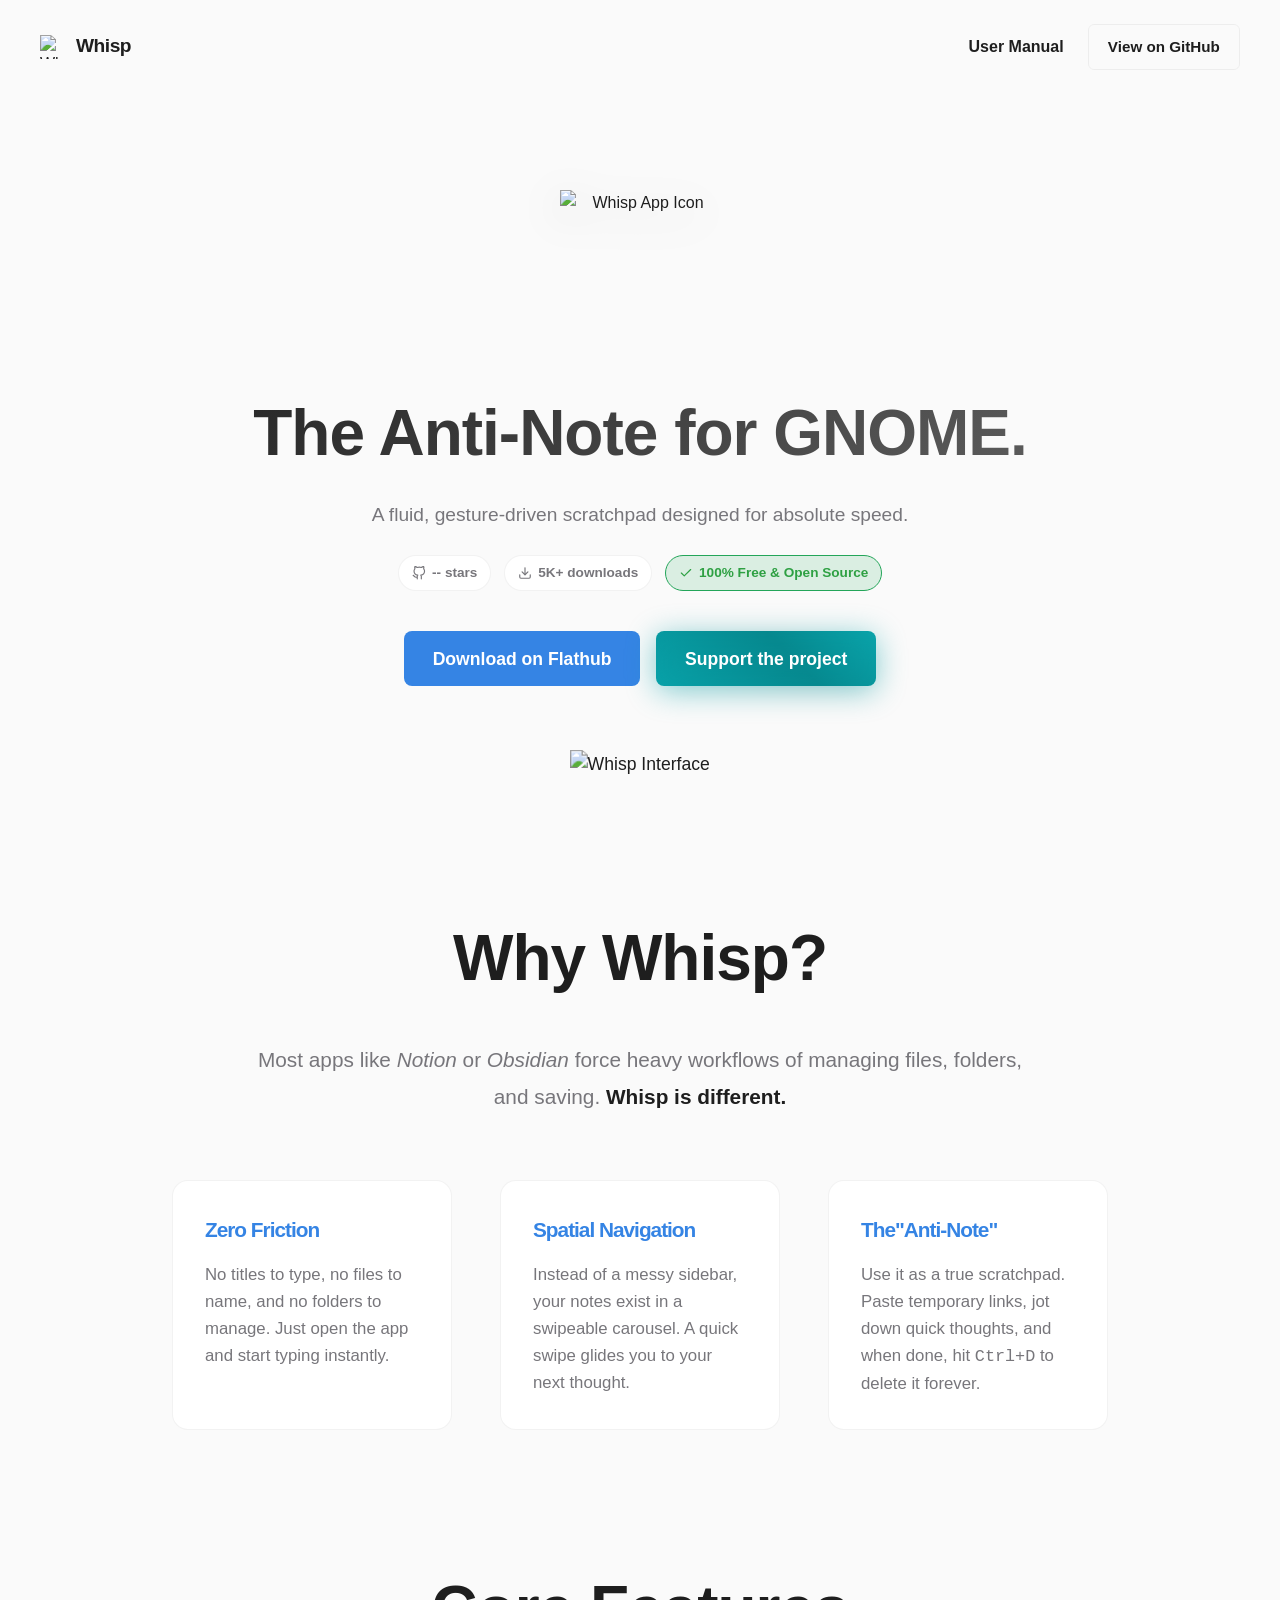
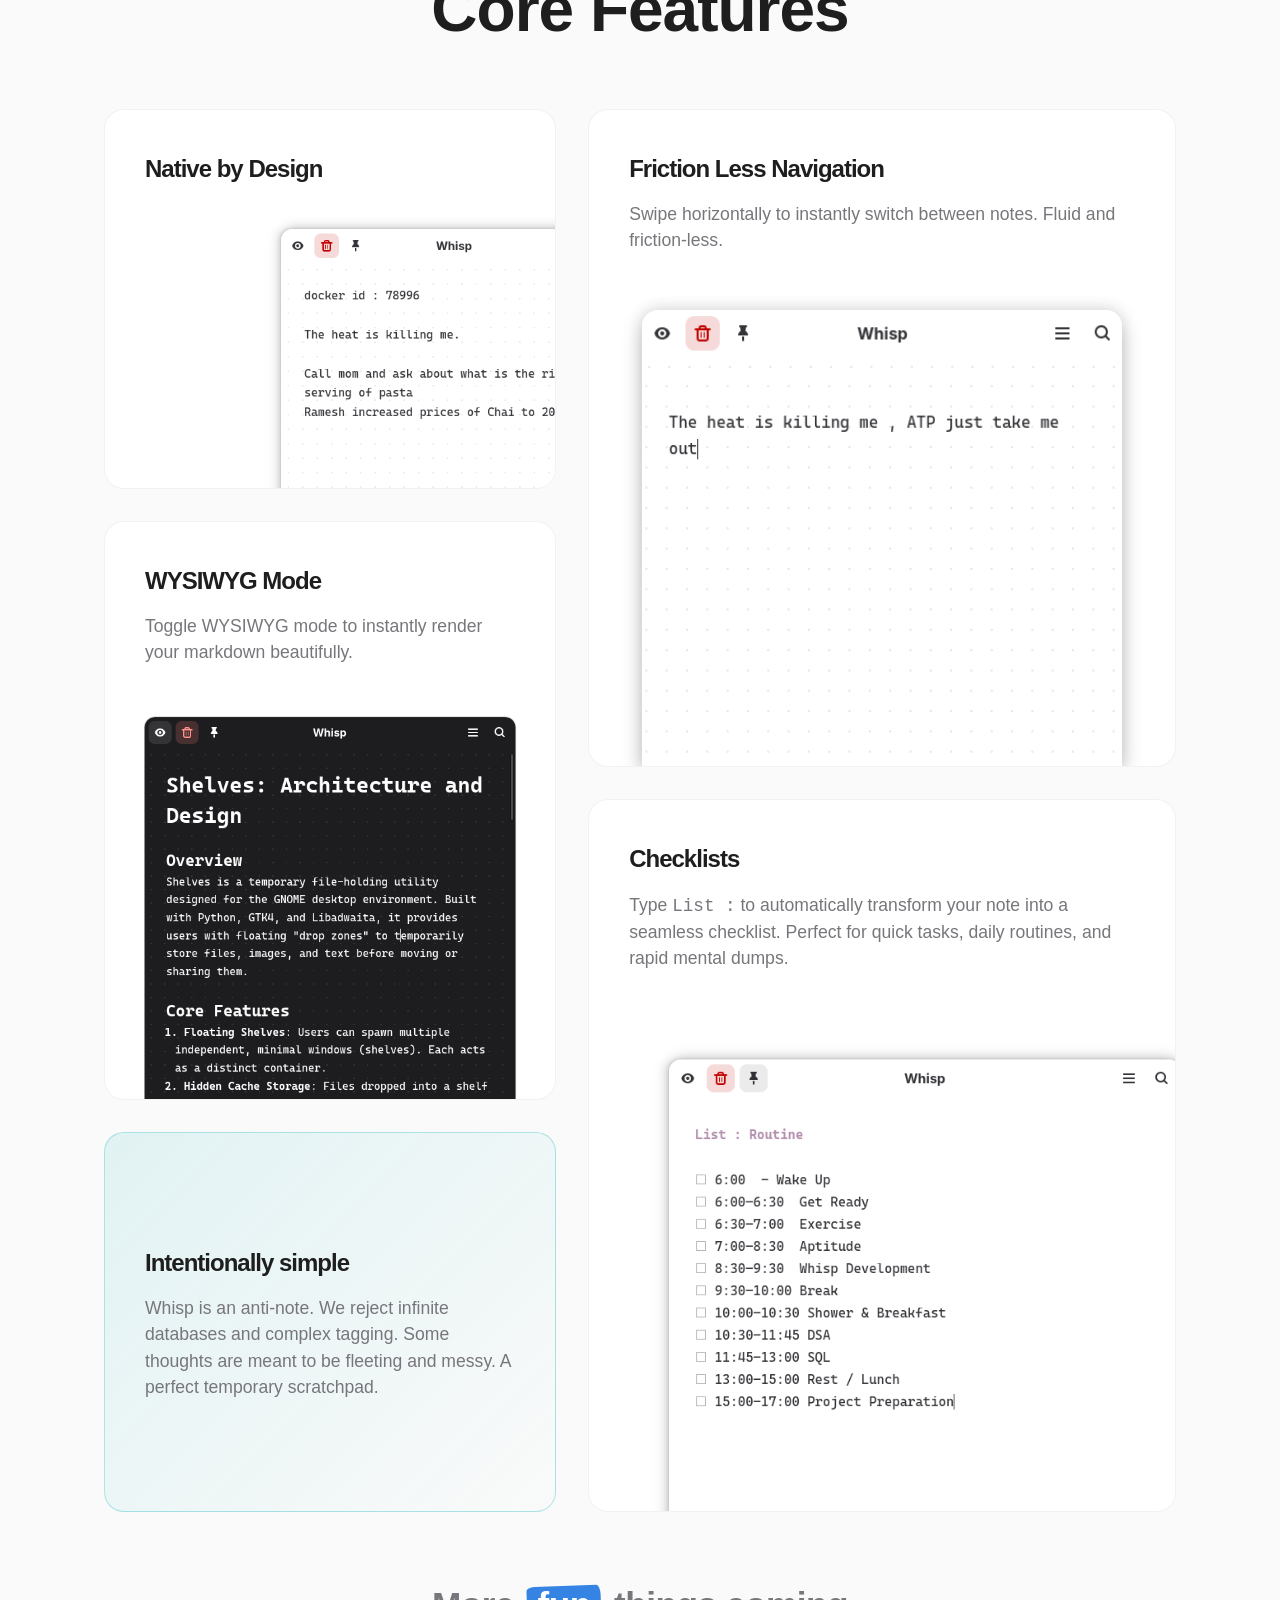
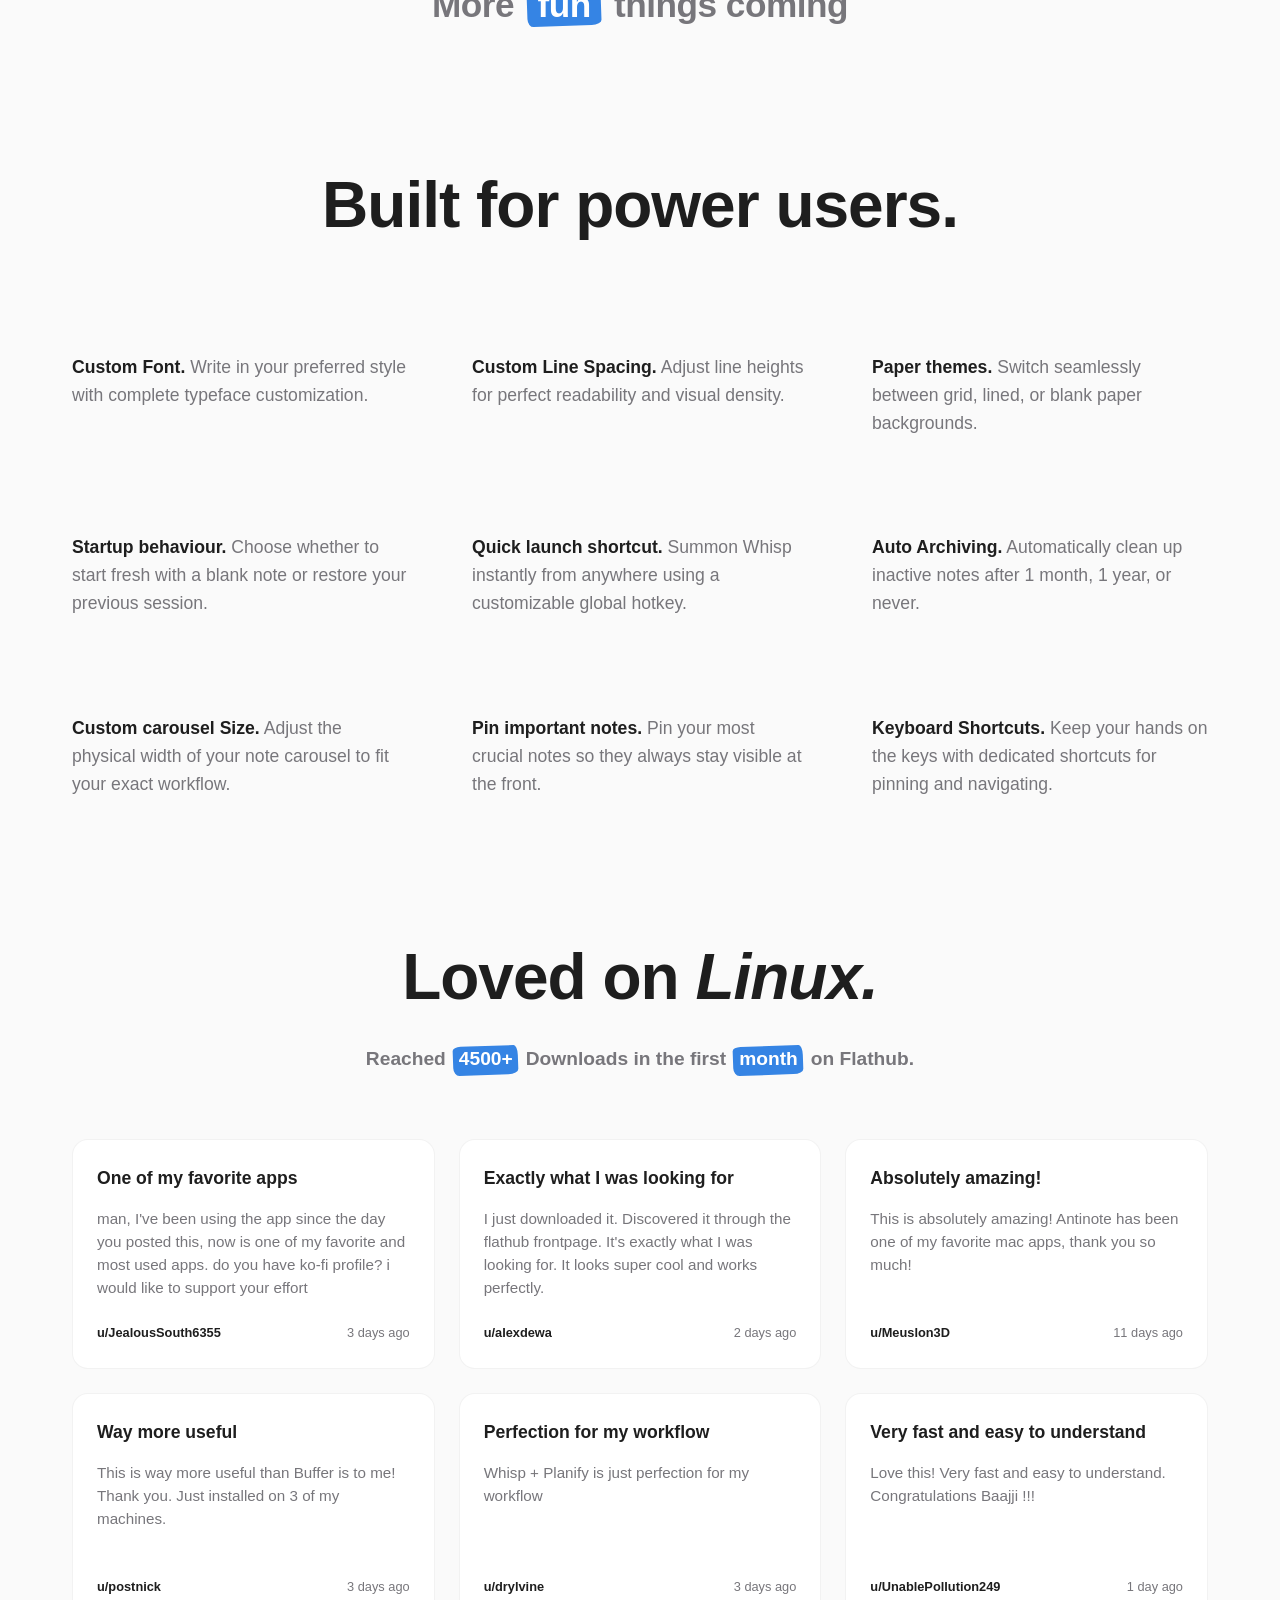
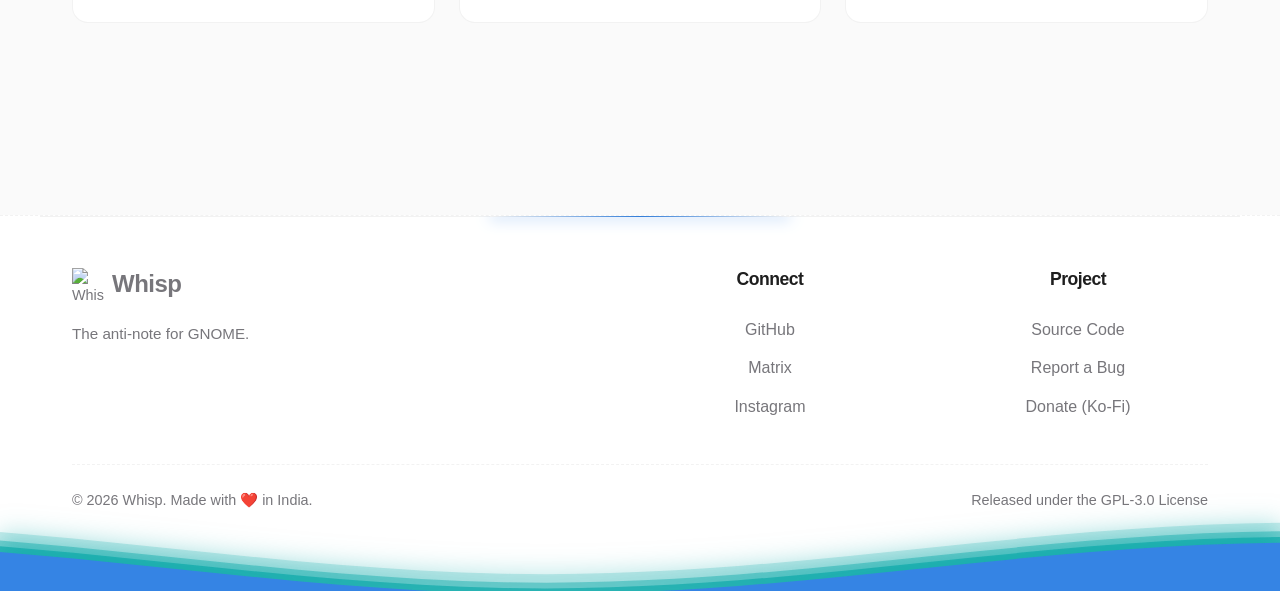
==== docs/index.html @ dce10f09 "website: Changed font and removed animations" ====
<!DOCTYPE html>
<html lang="en">
<head>
    <meta charset="UTF-8">
    <meta name="viewport" content="width=device-width, initial-scale=1.0">
    <title>Whisp - The Anti-Note for GNOME</title>
    <link rel="preconnect" href="https://fonts.googleapis.com">
    <link rel="preconnect" href="https://fonts.gstatic.com" crossorigin>
        <link rel="stylesheet" href="css/style.css">
    <link rel="icon" href="assets/icon.svg" type="image/svg+xml">
    <link rel="shortcut icon" href="assets/icon.svg">
    <link rel="icon" href="assets/icon.ico" type="image/x-icon">
    <link rel="shortcut icon" href="assets/icon.ico">
        <!-- SEO / Social -->
        <meta name="description" content="Whisp — a fast, gesture-driven scratchpad for GNOME. Fluid spatial navigation, WYSIWYG Markdown, and native paper themes. Download on Flathub.">
        <meta name="keywords" content="Whisp, GNOME, scratchpad, notes, WYSIWYG, Flathub, GTK4, Libadwaita">
        <link rel="canonical" href="https://flathub.org/apps/io.github.tanaybhomia.Whisp">

        <!-- Open Graph -->
        <meta property="og:type" content="software" />
        <meta property="og:title" content="Whisp — The Anti-Note for GNOME" />
        <meta property="og:description" content="A fluid, gesture-driven scratchpad designed for absolute speed. Download on Flathub." />
        <meta property="og:image" content="assets/og-image.jpg" />
        <meta property="og:image:alt" content="Whisp app interface screenshot" />
        <meta property="og:url" content="https://flathub.org/apps/io.github.tanaybhomia.Whisp" />
        <meta property="og:site_name" content="Whisp" />

        <!-- Twitter Card -->
        <meta name="twitter:card" content="summary_large_image">
        <meta name="twitter:title" content="Whisp — The Anti-Note for GNOME">
        <meta name="twitter:description" content="A fluid, gesture-driven scratchpad designed for absolute speed. Download on Flathub.">
        <meta name="twitter:image" content="assets/og-image.jpg">

        <!-- Structured data: SoftwareApplication -->
        <script type="application/ld+json">
        {"@context":"https://schema.org","@type":"SoftwareApplication","name":"Whisp","url":"https://flathub.org/apps/io.github.tanaybhomia.Whisp","applicationCategory":"DesktopApplication","operatingSystem":"Linux","author": {"@type":"Person","name":"tanaybhomia","url":"https://github.com/tanaybhomia"
            },"description":"A fluid, gesture-driven scratchpad designed for absolute speed.","image":"assets/og-image.jpg"
        }
        </script>
</head>
<body>
    <nav class="navbar">
        <div class="nav-content">
            <div class="brand">
                <a href="index.html" style="text-decoration: none; color: inherit; display: flex; align-items: center; gap: 12px;">
                    <img src="assets/icon.svg" alt="Whisp App Icon" class="brand-icon" style="width: 24px; height: 24px;">
                    <span class="brand-name">Whisp</span>
                </a>
            </div>
            <div class="nav-links" style="display: flex; gap: 1.5rem; align-items: center;">
                <a href="manual.html" style="color: var(--text-primary); text-decoration: none; font-weight: 600;">User Manual</a>
                <a href="https://github.com/tanaybhomia/Whisp" target="_blank" class="btn btn-secondary">View on GitHub</a>
            </div>
        </div>
    </nav>

    <main>
        <section class="hero-centered">
            <div class="hero-icon-wrapper">
                <img src="assets/icon.svg" alt="Whisp App Icon" class="hero-app-icon">
            </div>
            <h1 class="">The Anti-Note for GNOME.</h1>
            <p class="subtitle" style="margin-bottom: 1.5rem;">A fluid, gesture-driven scratchpad designed for absolute speed.</p>
            
            <div class="hero-badges" style="display: flex; justify-content: center; gap: 0.8rem; margin-bottom: 2.5rem; flex-wrap: wrap;">
                <a href="https://github.com/tanaybhomia/Whisp" target="_blank" class="badge" style="text-decoration: none; display: flex; align-items: center; gap: 0.4rem; background: var(--card-bg); padding: 0.4rem 0.8rem; border-radius: 20px; font-size: 0.85rem; color: var(--text-secondary); border: 1px solid var(--card-border); cursor: pointer; transition: opacity 0.2s ease;" onmouseover="this.style.opacity='0.7'" onmouseout="this.style.opacity='1'">
                    <svg xmlns="http://www.w3.org/2000/svg" width="14" height="14" viewBox="0 0 24 24" fill="none" stroke="currentColor" stroke-width="2" stroke-linecap="round" stroke-linejoin="round"><path d="M9 19c-5 1.5-5-2.5-7-3m14 6v-3.87a3.37 3.37 0 0 0-.94-2.61c3.14-.35 6.44-1.54 6.44-7A5.44 5.44 0 0 0 20 4.77 5.07 5.07 0 0 0 19.91 1S18.73.65 16 2.48a13.38 13.38 0 0 0-7 0C6.27.65 5.09 1 5.09 1A5.07 5.07 0 0 0 5 4.77a5.44 5.44 0 0 0-1.5 3.78c0 5.42 3.3 6.61 6.44 7A3.37 3.37 0 0 0 9 18.13V22"></path></svg>
                    <span id="github-stars" style="font-weight: 600;">-- stars</span>
                </a>
                <div class="badge" style="display: flex; align-items: center; gap: 0.4rem; background: var(--card-bg); padding: 0.4rem 0.8rem; border-radius: 20px; font-size: 0.85rem; color: var(--text-secondary); border: 1px solid var(--card-border);">
                    <svg xmlns="http://www.w3.org/2000/svg" width="14" height="14" viewBox="0 0 24 24" fill="none" stroke="currentColor" stroke-width="2" stroke-linecap="round" stroke-linejoin="round"><path d="M21 15v4a2 2 0 0 1-2 2H5a2 2 0 0 1-2-2v-4"></path><polyline points="7 10 12 15 17 10"></polyline><line x1="12" y1="15" x2="12" y2="3"></line></svg>
                    <span id="flathub-downloads" style="font-weight: 600;">5K+ downloads</span>
                </div>
                <div class="badge" style="display: flex; align-items: center; gap: 0.4rem; background: rgba(35, 165, 89, 0.15); padding: 0.4rem 0.8rem; border-radius: 20px; font-size: 0.85rem; color: #2ea043; border: 1px solid rgba(35, 165, 89, 1);">
                    <svg xmlns="http://www.w3.org/2000/svg" width="14" height="14" viewBox="0 0 24 24" fill="none" stroke="currentColor" stroke-width="2" stroke-linecap="round" stroke-linejoin="round"><polyline points="20 6 9 17 4 12"></polyline></svg>
                    <span style="font-weight: 600;">100% Free & Open Source</span>
                </div>
            </div>
            <div class="hero-actions" style="display: flex; justify-content: center; gap: 1rem;">
                <a href="https://flathub.org/apps/io.github.tanaybhomia.Whisp" target="_blank" class="btn btn-primary btn-large">Download on Flathub</a>
                <a href="donate.html" class="btn btn-secondary btn-donate btn-large">Support the project</a>
            </div>
            
            <!-- Centered Master Image -->
            <div class="hero-image-wrapper">
                <img src="assets/1-hero.png" alt="Whisp Interface" class="hero-image">
            </div>
        </section>

        <style>
            .bento-container {
                max-width: 1400px;
                margin: 0 auto;
                padding: 2rem 2rem 4rem 2rem;
                display: grid;
                grid-template-columns: 1fr 1.3fr;
                gap: 2rem;
            }
            .bento-col {
                display: flex;
                flex-direction: column;
                gap: 2rem;
            }
            .bento-box {
                background: var(--card-bg);
                border: 1px solid var(--card-border);
                border-radius: 20px;
                padding: 2.5rem;
                display: flex;
                flex-direction: column;
                position: relative;
                overflow: hidden;
            }
            .bento-box.teal-card {
                background: linear-gradient(135deg, rgba(10, 179, 187, 0.1) 0%, rgba(36, 36, 36, 0) 100%) !important;
                border-color: rgba(10, 179, 187, 0.3) !important;
            }
            .bento-box h3 {
                font-size: 1.5rem;
                font-weight: 700;
                color: var(--text-primary);
                margin-bottom: 0.8rem;
            }
            .bento-box p {
                font-size: 1.1rem;
                color: var(--text-secondary);
                line-height: 1.5;
            }

            /* 1. Native by Design */
            .box-native {
                min-height: 380px;
            }
            .box-native .text-content {
                max-width: 100%;
                position: relative;
                z-index: 2;
            }
            .box-native h3 {
                white-space: nowrap;
            }
            .box-native-img {
                position: absolute;
                bottom: -25%;
                right: -20%;
                width: 85%;
                z-index: 1;
            }

            /* 2. WYSIWYG Mode */
            .box-wysiwyg {
                min-height: 480px;
                padding-bottom: 0;
            }
            .box-wysiwyg p {
                margin-bottom: 3.5rem;
                max-width: 100%;
                position: relative;
                z-index: 2;
            }
            .box-wysiwyg-img {
                width: 95%;
                margin: auto auto 0 auto;
                display: block;
                /* Remove artificial borders/shadows, scale to clip transparent padding */
                transform: scale(1.15) translateY(8%);
                transform-origin: bottom center;
            }


            /* 3. Intentionally Simple */
            .box-simple {
                flex: 1; /* Stretches to align perfectly with the right column */
                display: flex;
                flex-direction: column;
                justify-content: center;
            }

            /* 4. Friction Less Navigation */
            .box-nav {
                min-height: 380px;
                padding-bottom: 0;
            }
            .box-nav p {
                margin-bottom: 3.5rem;
            }
            .swipe-demo-container {
                position: relative;
                width: 95%;
                aspect-ratio: 1 / 0.95;
                margin: auto auto 0 auto;
                background: var(--view-bg);
                border-top-left-radius: 16px;
                border-top-right-radius: 16px;
                box-shadow: 0 8px 20px rgba(0,0,0,0.25), 0 -4px 15px rgba(0,0,0,0.08); /* Softened to match other images */
                overflow: hidden;
            }
            .swipe-topbar {
                position: relative;
                width: 100%;
                z-index: 10;
                background: var(--view-bg);
            }
            .topbar-img {
                width: 100%;
                display: block;
                image-rendering: high-quality;
            }
            .swipe-track {
                display: flex;
                width: 300%; /* Holds 3 notes horizontally */
                height: calc(100% - 50px); /* Approximate height minus topbar */
                /* Ping-pong swipe animation */
                animation: swipeAnimation 5s infinite cubic-bezier(0.25, 1, 0.5, 1);
            }
            .swipe-note {
                width: calc(100% / 3);
                height: 100%;
                object-fit: cover;
                object-position: top center;
                clip-path: inset(2px); /* Aggressively crop screenshot borders */
                transform: scale(1.02); /* Ensure no gaps between notes */
            }
            @keyframes swipeAnimation {
                0%, 15% { transform: translateX(0); }
                25%, 40% { transform: translateX(calc(-100% / 3)); }
                50%, 65% { transform: translateX(calc(-200% / 3)); }
                75%, 90% { transform: translateX(calc(-100% / 3)); }
                100% { transform: translateX(0); }
            }

            /* 5. Checklists */
            .box-checklists {
                flex: 1; /* Stretches to align perfectly with the left column */
                padding-bottom: 0;
            }
            .box-checklists p {
                margin-bottom: 3.5rem;
            }
            .box-checklists-img {
                width: 95%;
                margin: auto 0 0 auto;
                display: block;
                transform: scale(1.15) translate(12%, 15%); /* Translate right to bleed off the edge */
                transform-origin: bottom right;
            }

            /* Large Footer Text */
            .large-footer-text {
                margin-top: 0.5rem;
                font-size: 2.2rem;
                font-weight: 800;
                line-height: 1.2;
                color: var(--text-secondary);
                letter-spacing: -0.5px;
                text-align: center;
            }
            .highlight-marker {
                position: relative;
                display: inline-block;
                z-index: 1;
                color: #ffffff; /* White text for contrast on teal */
                padding: 0 0.3em;
                margin: 0 0.1em;
            }
            .highlight-marker::before {
                content: '';
                position: absolute;
                top: 5%;
                left: 0;
                width: 100%;
                height: 95%;
                background-color: var(--accent-color); /* Teal highlight */
                z-index: -1;
                /* Creates the organic, wobbly marker shape */
                border-radius: 8px 4px 10px 6px / 4px 10px 5px 8px;
                transform: rotate(-2deg);
            }

            /* Section Layouts */
            .power-users-section, .reviews-section {
                max-width: 1200px;
                margin: 8rem auto;
                padding: 0 2rem;
            }
            
            .power-grid {
                display: grid;
                grid-template-columns: repeat(3, 1fr);
                gap: 6rem 4rem; /* Increased vertical and horizontal gap */
                margin-top: 6rem; /* Increased top margin */
            }
            .power-item p {
                font-size: 1.1rem;
                color: var(--text-secondary);
                line-height: 1.6;
                margin: 0;
            }
            .power-item strong {
                color: var(--text-primary);
                font-weight: 700;
            }
            .reviews-subtitle {
                text-align: center;
                font-size: 1.2rem;
                font-weight: 600;
                color: var(--text-secondary);
                margin-bottom: 4rem;
            }
            .reviews-grid {
                display: grid;
                grid-template-columns: repeat(3, 1fr);
                gap: 1.5rem;
                grid-auto-rows: 1fr;
            }
            .review-card {
                background: var(--card-bg);
                border: 1px solid var(--card-border);
                border-radius: 16px;
                padding: 1.5rem;
                display: flex;
                flex-direction: column;
                height: 100%;
                min-height: 220px;
            }
            .review-card h4 {
                font-size: 1.1rem;
                font-weight: 700;
                margin: 0 0 1rem 0;
            }
            .review-card p {
                font-size: 0.95rem;
                color: var(--text-secondary);
                line-height: 1.5;
                margin-bottom: 1.5rem;
                flex: 1;
            }
            .review-meta {
                display: flex;
                justify-content: space-between;
                font-size: 0.8rem;
                color: var(--text-secondary);
            }
            .review-meta .reviewer {
                font-weight: 600;
                color: var(--text-primary);
            }
            
            /* Footer Styling */
            .site-footer-wrapper {
                background-color: var(--card-bg); /* Solid off-white */
                margin-top: 12rem;
                position: relative;
                overflow: hidden;
                border-top: 1px dashed var(--card-border);
            }
            .site-footer-wrapper::before {
                content: '';
                position: absolute;
                top: -1px;
                left: 50%;
                transform: translateX(-50%);
                width: 300px;
                height: 2px;
                background: linear-gradient(90deg, transparent, var(--accent-color), transparent);
                box-shadow: 0 0 15px var(--accent-color);
                z-index: 5;
            }
            .site-footer {
                max-width: 1200px;
                margin: 0 auto;
                padding: 3rem 2rem 5rem 2rem; /* reduced padding, enough room for waves */
                position: relative;
                z-index: 10;
            }
            .waves-container {
                position: absolute;
                bottom: -5px; /* Slight offset */
                left: 0;
                width: 100%;
                height: 80px; /* Reduced height */
                z-index: 1;
            }
            .waves {
                position: relative;
                width: 100%;
                height: 100%;
                min-height: 80px;
                max-height: 100px;
                filter: drop-shadow(0 -5px 12px rgba(0, 166, 166, 0.5)); /* Glow effect */
            }
            .parallax > use {
                animation: move-forever 25s cubic-bezier(.55,.5,.45,.5) infinite;
            }
            .parallax > use:nth-child(1) { animation-delay: -2s; animation-duration: 7s; fill: rgba(0, 166, 166, 0.2); }
            .parallax > use:nth-child(2) { animation-delay: -3s; animation-duration: 10s; fill: rgba(0, 166, 166, 0.4); }
            .parallax > use:nth-child(3) { animation-delay: -4s; animation-duration: 13s; fill: rgba(0, 166, 166, 0.6); }
            .parallax > use:nth-child(4) { animation-delay: -5s; animation-duration: 20s; fill: var(--accent-color); }
            
            @keyframes move-forever {
                0% { transform: translate3d(-90px,0,0); }
                100% { transform: translate3d(85px,0,0); }
            }
            .footer-container {
                display: grid;
                grid-template-columns: 2fr 1fr 1fr;
                gap: 3rem;
                margin-bottom: 2rem;
            }
            .footer-col h4 {
                font-size: 1.1rem;
                font-weight: 800;
                margin-bottom: 1.5rem;
                color: var(--text-primary);
                letter-spacing: -0.5px;
            }
            .footer-links {
                list-style: none;
                padding: 0;
                margin: 0;
            }
            .footer-links li {
                margin-bottom: 0.8rem;
            }
            .footer-links a {
                color: var(--text-secondary);
                text-decoration: none;
                font-size: 1rem;
                transition: color 0.2s ease;
                display: inline-block;
            }
            .footer-links a:hover {
                color: var(--accent-color);
            }
            .footer-bottom {
                display: flex;
                justify-content: space-between;
                align-items: center;
                flex-wrap: wrap;
                gap: 1rem;
                color: var(--text-secondary);
                font-size: 0.9rem;
                border-top: 1px dashed var(--card-border);
                padding-top: 1.5rem;
                margin-top: 1rem;
                padding-bottom: 0;
            }

            @media (max-width: 900px) {
                .bento-container {
                    grid-template-columns: 1fr;
                }
                .box-native .text-content {
                    max-width: 100%;
                }
                .large-footer-text {
                    font-size: 2.5rem;
                    padding: 0 1.5rem 3rem 1.5rem;
                }
                .power-grid {
                    grid-template-columns: 1fr;
                    gap: 2rem;
                }
                .why-whisp-grid {
                    grid-template-columns: 1fr !important;
                    gap: 2rem;
                }
                .reviews-grid {
                    grid-template-columns: 1fr;
                }
                .footer-container {
                    grid-template-columns: 1fr;
                    gap: 3rem;
                }
                .squiggly-arrow {
                    top: 35%;
                    left: 10%;
                }
            }
        </style>
        <script>
            // Fetch Dynamic Badge Data
            function formatNumber(num) {
                if (num >= 1000000) return (num / 1000000).toFixed(1) + 'M';
                if (num >= 1000) return (num / 1000).toFixed(1) + 'K';
                return num;
            }

            fetch('https://api.github.com/repos/tanaybhomia/Whisp')
                .then(r => r.json())
                .then(data => {
                    if (data.stargazers_count !== undefined) {
                        document.getElementById('github-stars').innerText = formatNumber(data.stargazers_count) + ' stars';
                    }
                }).catch(e => console.error('Failed to fetch GitHub stats:', e));
        </script>

        <!-- Why Whisp Section -->
        <section class="why-whisp-section" style="max-width: 1000px; margin: 8rem auto; padding: 0 2rem; text-align: center;">
            <h2 class="section-title" style="margin-bottom: 2rem;">Why Whisp?</h2>
            <p style="font-size: 1.3rem; color: var(--text-secondary); line-height: 1.8; margin-bottom: 4rem; max-width: 800px; margin-left: auto; margin-right: auto;">
                Most apps like <i>Notion</i> or <i>Obsidian</i> force heavy workflows of managing files, folders, and saving. <strong style="color: var(--text-primary);">Whisp is different.</strong>
            </p>
            
            <div class="why-whisp-grid" style="display: grid; grid-template-columns: repeat(3, 1fr); gap: 3rem; text-align: left;">
                <div class="" style="background: var(--card-bg); padding: 2rem; border-radius: 16px; border: 1px solid var(--card-border);">
                    <h3 style="color: var(--accent-color); font-size: 1.3rem; margin-bottom: 1rem;">Zero Friction</h3>
                    <p style="color: var(--text-secondary); line-height: 1.6; font-size: 1.05rem; margin: 0;">No titles to type, no files to name, and no folders to manage. Just open the app and start typing instantly.</p>
                </div>
                <div class="" style="background: var(--card-bg); padding: 2rem; border-radius: 16px; border: 1px solid var(--card-border);">
                    <h3 style="color: var(--accent-color); font-size: 1.3rem; margin-bottom: 1rem;">Spatial Navigation</h3>
                    <p style="color: var(--text-secondary); line-height: 1.6; font-size: 1.05rem; margin: 0;">Instead of a messy sidebar, your notes exist in a swipeable carousel. A quick swipe glides you to your next thought.</p>
                </div>
                <div class="" style="background: var(--card-bg); padding: 2rem; border-radius: 16px; border: 1px solid var(--card-border);">
                    <h3 style="color: var(--accent-color); font-size: 1.3rem; margin-bottom: 1rem;">The"Anti-Note"</h3>
                    <p style="color: var(--text-secondary); line-height: 1.6; font-size: 1.05rem; margin: 0;">Use it as a true scratchpad. Paste temporary links, jot down quick thoughts, and when done, hit <code>Ctrl+D</code> to delete it forever.</p>
                </div>
            </div>
        </section>

        <section class="bento-section">
            <h2 class="section-title" style="margin-bottom: 1rem;">Core Features</h2>
            
            <div class="bento-container">
                
                <!-- Left Column -->
                <div class="bento-col">
                    <div class="bento-box box-native">
                        <div class="text-content">
                            <h3>Native by Design</h3>
                        </div>
                        <img src="assets/WebsiteImages/1antinoteisfortemporary.png" class="box-native-img" alt="Native Design">
                    </div>
                    
                    <div class="bento-box box-wysiwyg">
                        <h3>WYSIWYG Mode</h3>
                        <p>Toggle WYSIWYG mode to instantly render your markdown beautifully.</p>

                        <img src="assets/WebsiteImages/wysiwygmode.png" class="box-wysiwyg-img" alt="WYSIWYG Mode">
                    </div>

                    <div class="bento-box box-simple teal-card">
                        <h3>Intentionally simple</h3>
                        <p>Whisp is an anti-note. We reject infinite databases and complex tagging. Some thoughts are meant to be fleeting and messy. A perfect temporary scratchpad.</p>
                    </div>
                </div>

                <!-- Right Column -->
                <div class="bento-col">
                    <div class="bento-box box-nav">
                        <h3>Friction Less Navigation</h3>
                        <p>Swipe horizontally to instantly switch between notes. Fluid and friction-less.</p>
                        <div class="swipe-demo-container">
                            <!-- Static Top Bar Overlay -->
                            <div class="swipe-topbar">
                                <img src="assets/WebsiteImages/topbar.png" class="topbar-img" alt="Whisp Header">
                            </div>
                            
                            <!-- Sliding Notes Track -->
                            <div class="swipe-track">
                                <img src="assets/WebsiteImages/note1dummy.png" class="swipe-note" alt="Note 1">
                                <img src="assets/WebsiteImages/note2dummy.png" class="swipe-note" alt="Note 2">
                                <img src="assets/WebsiteImages/note3dummy.png" class="swipe-note" alt="Note 3">
                            </div>
                        </div>
                    </div>

                    <div class="bento-box box-checklists">
                        <h3>Checklists</h3>
                        <p>Type <code>List :</code> to automatically transform your note into a seamless checklist. Perfect for quick tasks, daily routines, and rapid mental dumps.</p>
                        <img src="assets/WebsiteImages/2antinoteisforlists.png" class="box-checklists-img" alt="Checklists">
                    </div>
                </div>

            </div>
            
            <!-- Footer Text Below Bento Grid -->
            <div class="large-footer-text">
                More <span class="highlight-marker">fun</span> things coming
            </div>
        </section>

        <!-- Power Users Grid -->
        <section class="power-users-section">
            <h2 class="section-title">Built for power users.</h2>
            <div class="power-grid">
                <div class="power-item">
                    <p><strong>Custom Font.</strong> Write in your preferred style with complete typeface customization.</p>
                </div>
                <div class="power-item">
                    <p><strong>Custom Line Spacing.</strong> Adjust line heights for perfect readability and visual density.</p>
                </div>
                <div class="power-item">
                    <p><strong>Paper themes.</strong> Switch seamlessly between grid, lined, or blank paper backgrounds.</p>
                </div>
                
                <div class="power-item">
                    <p><strong>Startup behaviour.</strong> Choose whether to start fresh with a blank note or restore your previous session.</p>
                </div>
                <div class="power-item">
                    <p><strong>Quick launch shortcut.</strong> Summon Whisp instantly from anywhere using a customizable global hotkey.</p>
                </div>
                <div class="power-item">
                    <p><strong>Auto Archiving.</strong> Automatically clean up inactive notes after 1 month, 1 year, or never.</p>
                </div>
                
                <div class="power-item">
                    <p><strong>Custom carousel Size.</strong> Adjust the physical width of your note carousel to fit your exact workflow.</p>
                </div>
                <div class="power-item">
                    <p><strong>Pin important notes.</strong> Pin your most crucial notes so they always stay visible at the front.</p>
                </div>
                <div class="power-item">
                    <p><strong>Keyboard Shortcuts.</strong> Keep your hands on the keys with dedicated shortcuts for pinning and navigating.</p>
                </div>
            </div>
        </section>

        <!-- Wall of Love Section -->
        <section class="reviews-section">
            <h2 class="section-title" style="margin-bottom: 1rem;">Loved on <i>Linux.</i></h2>
            <div class="reviews-subtitle">
                Reached <span class="highlight-marker">4500+</span> Downloads in the first <span class="highlight-marker">month</span> on Flathub.
            </div>

            <div class="reviews-grid">
                <!-- Review Card 1 -->
                <div class="review-card">
                    <h4>One of my favorite apps</h4>
                    <p>man, I've been using the app since the day you posted this, now is one of my favorite and most used apps. do you have ko-fi profile? i would like to support your effort</p>
                    <div class="review-meta">
                        <span class="reviewer">u/JealousSouth6355</span>
                        <span class="date">3 days ago</span>
                    </div>
                </div>
                
                <!-- Review Card 2 -->
                <div class="review-card">
                    <h4>Exactly what I was looking for</h4>
                    <p>I just downloaded it. Discovered it through the flathub frontpage. It's exactly what I was looking for. It looks super cool and works perfectly.</p>
                    <div class="review-meta">
                        <span class="reviewer">u/alexdewa</span>
                        <span class="date">2 days ago</span>
                    </div>
                </div>

                <!-- Review Card 3 -->
                <div class="review-card">
                    <h4>Absolutely amazing!</h4>
                    <p>This is absolutely amazing! Antinote has been one of my favorite mac apps, thank you so much!</p>
                    <div class="review-meta">
                        <span class="reviewer">u/Meuslon3D</span>
                        <span class="date">11 days ago</span>
                    </div>
                </div>

                <!-- Review Card 4 -->
                <div class="review-card">
                    <h4>Way more useful</h4>
                    <p>This is way more useful than Buffer is to me! Thank you. Just installed on 3 of my machines.</p>
                    <div class="review-meta">
                        <span class="reviewer">u/postnick</span>
                        <span class="date">3 days ago</span>
                    </div>
                </div>

                <!-- Review Card 5 -->
                <div class="review-card">
                    <h4>Perfection for my workflow</h4>
                    <p>Whisp + Planify is just perfection for my workflow</p>
                    <div class="review-meta">
                        <span class="reviewer">u/drylvine</span>
                        <span class="date">3 days ago</span>
                    </div>
                </div>

                <!-- Review Card 6 -->
                <div class="review-card">
                    <h4>Very fast and easy to understand</h4>
                    <p>Love this! Very fast and easy to understand. Congratulations Baajji !!!</p>
                    <div class="review-meta">
                        <span class="reviewer">u/UnablePollution249</span>
                        <span class="date">1 day ago</span>
                    </div>
                </div>
            </div>
        </section>
    </main>

    <div class="site-footer-wrapper">
        <footer class="site-footer">
            <div class="footer-container">
                <div class="footer-col brand-col" style="text-align: left;">
                    <a href="#" class="brand" style="text-decoration: none; color: inherit; display: inline-flex; align-items: center; gap: 0.5rem;">
                        <img src="assets/icon.svg" alt="Whisp Logo" class="brand-icon" style="width: 32px; height: 32px;">
                        <span class="brand-name" style="font-size: 1.5rem; font-weight: 700;">Whisp</span>
                    </a>
                    <p style="margin-top: 1rem; color: var(--text-secondary); font-size: 0.95rem; line-height: 1.5; max-width: 280px;">The anti-note for GNOME.</p>
                </div>
                <div class="footer-col">
                    <h4>Connect</h4>
                    <ul class="footer-links">
                        <li><a href="https://github.com/tanaybhomia" target="_blank">GitHub</a></li>
                        <li><a href="https://matrix.to/#/@tanaybhomia:matrix.org" target="_blank">Matrix</a></li>
                        <li><a href="https://instagram.com/tanaybhomia" target="_blank">Instagram</a></li>
                    </ul>
                </div>
                <div class="footer-col">
                    <h4>Project</h4>
                    <ul class="footer-links">
                        <li><a href="https://github.com/tanaybhomia/Whisp" target="_blank">Source Code</a></li>
                        <li><a href="https://github.com/tanaybhomia/Whisp/issues" target="_blank">Report a Bug</a></li>
                        <li><a href="https://ko-fi.com/tanaybhomia" target="_blank">Donate (Ko-Fi)</a></li>
                    </ul>
                </div>
            </div>
            <div class="footer-bottom">
                <span>&copy; 2026 Whisp. Made with ❤️ in India.</span>
                <span>Released under the GPL-3.0 License</span>
            </div>
        </footer>
        <div class="waves-container">
            <svg class="waves" xmlns="http://www.w3.org/2000/svg" xmlns:xlink="http://www.w3.org/1999/xlink" viewBox="0 24 150 28" preserveAspectRatio="none" shape-rendering="auto">
                <defs>
                    <path id="gentle-wave" d="M-160 44c30 0 58-18 88-18s 58 18 88 18 58-18 88-18 58 18 88 18 v44h-352z" />
                </defs>
                <g class="parallax">
                    <use xlink:href="#gentle-wave" x="48" y="0" />
                    <use xlink:href="#gentle-wave" x="48" y="3" />
                    <use xlink:href="#gentle-wave" x="48" y="5" />
                    <use xlink:href="#gentle-wave" x="48" y="7" />
                </g>
            </svg>
        </div>
    </div>

    <script>
        // 3D Parallax Tilt Effect for Hero Image
        const heroWrapper = document.querySelector('.hero-image-wrapper');
        const heroImg = document.querySelector('.hero-image');

        if (heroWrapper && heroImg) {
            heroWrapper.addEventListener('mousemove', (e) => {
                const rect = heroWrapper.getBoundingClientRect();
                const x = e.clientX - rect.left;
                const y = e.clientY - rect.top;
                
                const centerX = rect.width / 2;
                const centerY = rect.height / 2;
                
                // Max 10 deg tilt
                const rotateX = ((y - centerY) / centerY) * -10; 
                const rotateY = ((x - centerX) / centerX) * 10;
                
                heroImg.style.transform = `scale(1.05) rotateX(${rotateX}deg) rotateY(${rotateY}deg)`;
            });

            heroWrapper.addEventListener('mouseleave', () => {
                heroImg.style.transform = 'scale(1) rotateX(0) rotateY(0)';
                heroImg.style.transition = 'transform 0.5s ease-out';
            });

            heroWrapper.addEventListener('mouseenter', () => {
                heroImg.style.transition = 'transform 0.1s ease-out';
            });
        }


        // Reveal Animations Observer
        const observerOptions = {
            root: null,
            rootMargin: '0px 0px -50px 0px',
            threshold: 0.1
        };

        const Observer = new IntersectionObserver((entries, observer) => {
            entries.forEach(entry => {
                if (entry.isIntersecting) {
                    entry.target.classList.add('active');
                    observer.unobserve(entry.target);
                }
            });
        }, observerOptions);

        document.querySelectorAll('. , . , . ').forEach(el => { Observer.observe(el);
        });
    </script>
</body>
</html>
---- docs/css/style.css ----
:root {
    /* GNOME Adwaita Light Mode Palette */
    --window-bg: #fafafa;
    --view-bg: #ffffff;
    --card-bg: #ffffff;
    --card-hover: #f5f5f5;
    --card-border: rgba(0, 0, 0, 0.05); /* Softer borders */
    --text-primary: #1e1e1e;
    --text-secondary: #77767b;
    --accent-color: #3584e4; /* GNOME Blue */
    --accent-hover: #1c71d8;
    --font-primary: "Adwaita Sans", Cantarell, Inter, sans-serif;
}

html {
    scroll-behavior: smooth;
}

* {
    margin: 0;
    padding: 0;
    box-sizing: border-box;
}

body {
    background-color: var(--window-bg);
    color: var(--text-primary);
    font-family: var(--font-primary);
    line-height: 1.6;
    -webkit-font-smoothing: antialiased;
}

h1, h2, h3 {
    font-weight: 800;
    letter-spacing: -1px;
}

/* Navigation */
.navbar {
    padding: 1.5rem 2rem;
    background-color: transparent;
}

.nav-content {
    max-width: 1200px;
    margin: 0 auto;
    display: flex;
    justify-content: space-between;
    align-items: center;
}

.brand {
    display: flex;
    align-items: center;
    gap: 12px;
}

.brand-icon {
    width: 32px;
    height: 32px;
    object-fit: contain;
}

.brand-name {
    font-weight: 800;
    font-size: 1.2rem;
    letter-spacing: -0.5px;
}

.hero-icon-wrapper {
    perspective: 1000px;
    display: flex;
    justify-content: center;
    align-items: center;
    margin-bottom: 2rem;
}

.hero-app-icon {
    width: 160px;
    height: 160px;
    object-fit: contain;
    filter: drop-shadow(0 10px 20px rgba(0, 0, 0, 0.15));
    transition: transform 0.1s ease-out;
    will-change: transform;
}

.btn {
    padding: 0.6rem 1.2rem;
    border-radius: 6px;
    text-decoration: none;
    font-weight: 600;
    font-size: 0.95rem;
    transition: background-color 0.2s ease, border-color 0.2s ease, transform 0.2s ease;
}

.btn-large {
    padding: 0.85rem 1.8rem;
    font-size: 1.1rem;
    border-radius: 8px;
    font-weight: 700;
}

.btn-primary {
    background-color: var(--accent-color);
    color: white;
}

.btn-primary:hover {
    background-color: var(--accent-hover);
}

.btn-secondary {
    background-color: transparent;
    border: 1px solid var(--card-border);
    color: var(--text-primary);
}

.btn-secondary:hover {
    background-color: var(--card-hover);
    border-color: var(--text-secondary);
}

.btn-donate {
    position: relative;
    z-index: 1;
    background: linear-gradient(
        45deg,
        #0ab3bb,
        #06888e,
        #0fced6,
        #046569
    );
    background-size: 300% 300%;
    animation: liquidGradient 10s ease infinite;
    color: white;
    border: none;
    font-weight: 800;
}

.btn-donate::before {
    content: '';
    position: absolute;
    top: 5px;
    left: 0;
    right: 0;
    bottom: -5px;
    z-index: -1;
    background: linear-gradient(
        45deg,
        #0ab3bb,
        #06888e,
        #0fced6,
        #046569
    );
    background-size: 300% 300%;
    animation: liquidGradient 10s ease infinite;
    border-radius: inherit;
    filter: blur(15px);
    opacity: 0.5;
    transition: opacity 0.3s ease;
}

.btn-donate:hover {
    transform: translateY(-2px);
}

.btn-donate:hover::before {
    opacity: 0.85;
}

@keyframes liquidGradient {
    0% { background-position: 0% 50%; }
    50% { background-position: 100% 50%; }
    100% { background-position: 0% 50%; }
}

.disabled {
    opacity: 0.5;
    cursor: not-allowed;
}

/* Centered Hero */
.hero-centered {
    max-width: 1200px;
    margin: 6rem auto 4rem;
    padding: 0 2rem;
    text-align: center;
}

.hero-centered h1 {
    font-size: 4rem;
    margin-bottom: 1rem;
    background: linear-gradient(135deg, #1e1e1e 0%, #666666 100%);
    -webkit-background-clip: text;
    -webkit-text-fill-color: transparent;
}

.subtitle {
    font-size: 1.2rem;
    color: var(--text-secondary);
    max-width: 600px;
    margin: 0 auto 3rem;
}

.hero-actions {
    margin-bottom: 4rem;
}

/* Hero Image */
.hero-image-wrapper {
    max-width: 1100px;
    margin: 0 auto;
    text-align: center;
    perspective: 1000px; /* For 3D Parallax Tilt */
}

.hero-image {
    zoom: 1.1;
    max-width: 100%;
    height: auto;
    display: inline-block;
    transition: transform 0.1s ease-out;
    will-change: transform;
    image-rendering: -webkit-optimize-contrast;
    image-rendering: high-quality;
}

/* Bento Grid */
.bento-section {
    max-width: 1200px;
    margin: 8rem auto;
    padding: 0 2rem;
}

.section-title {
    text-align: center;
    font-size: 4rem;
    margin-bottom: 3rem;
    letter-spacing: -1px;
}

.bento-grid {
    display: grid;
    grid-template-columns: repeat(3, 1fr);
    grid-auto-rows: minmax(250px, auto);
    gap: 1.5rem;
}

.bento-card {
    background-color: var(--card-bg);
    border: 1px solid var(--card-border);
    border-radius: 16px;
    padding: 2rem;
    display: flex;
    flex-direction: column;
    justify-content: flex-end;
    transition: transform 0.3s ease, background-color 0.3s ease;
}

.bento-card:hover {
    transform: translateY(-5px);
    background-color: var(--card-hover);
}

.bento-card.large {
    grid-column: span 2;
    grid-row: span 2;
}

.bento-card.wide {
    grid-column: span 2;
}

.alert-card {
    background: linear-gradient(135deg, rgba(192, 97, 203, 0.1) 0%, rgba(36, 36, 36, 0) 100%);
    border-color: rgba(192, 97, 203, 0.3);
}

.teal-card {
    background: linear-gradient(135deg, rgba(10, 179, 187, 0.1) 0%, rgba(36, 36, 36, 0) 100%);
    border-color: rgba(10, 179, 187, 0.3);
}

.bento-content h3 {
    font-size: 1.5rem;
    margin-bottom: 1rem;
    color: var(--accent-color);
}

.bento-card.alert-card h3 {
    color: var(--text-primary);
}

.bento-content p {
    color: var(--text-secondary);
    font-size: 0.95rem;
}

/* Footer */
footer {
    text-align: center;
    padding: 4rem 0;
    color: var(--text-secondary);
    font-size: 0.9rem;
    border-top: 1px solid var(--card-border);
    margin-top: 6rem;
}

/* Carousel */
.carousel-section {
    max-width: 1000px;
    margin: 6rem auto;
    padding: 0 2rem;
    text-align: center;
}

.carousel-container {
    position: relative;
    height: 600px;
    margin: 0 auto;
    display: flex;
    align-items: center;
}

.carousel-track-container {
    height: 100%;
    position: relative;
    overflow: hidden;
    flex: 1;
}

.carousel-track {
    padding: 0;
    margin: 0;
    list-style: none;
    position: relative;
    height: 100%;
    transition: transform 0.4s ease-in-out;
}

.carousel-slide {
    position: absolute;
    top: 0;
    bottom: 0;
    width: 100%;
    display: flex;
    flex-direction: column;
    align-items: center;
    justify-content: center;
    padding: 2rem;
}

.slide-image {
    max-width: 80%;
    height: auto;
    margin-bottom: 2rem;
}

.slide-placeholder {
    width: 80%;
    height: 350px;
    background-color: var(--card-hover);
    border: 1px dashed var(--text-secondary);
    border-radius: 12px;
    display: flex;
    align-items: center;
    justify-content: center;
    color: var(--text-secondary);
    margin-bottom: 2rem;
}

.slide-caption {
    font-size: 1.5rem;
    font-weight: 800;
    margin-bottom: 0.5rem;
    color: var(--accent-color);
}

.slide-desc {
    color: var(--text-secondary);
}

.carousel-btn {
    position: absolute;
    top: 50%;
    transform: translateY(-50%);
    background: var(--view-bg);
    border: 1px solid var(--card-border);
    border-radius: 50%;
    width: 48px;
    height: 48px;
    cursor: pointer;
    z-index: 10;
    font-size: 1.5rem;
    font-weight: bold;
    color: var(--text-primary);
    transition: background 0.2s;
}

.carousel-btn:hover {
    background: var(--card-hover);
}

.prev-btn { left: -60px; }
.next-btn { right: -60px; }

.carousel-nav {
    display: flex;
    justify-content: center;
    padding: 2rem 0;
    gap: 1rem;
}

.carousel-indicator {
    border: 0;
    border-radius: 50%;
    width: 10px;
    height: 10px;
    background: var(--card-border);
    cursor: pointer;
    transition: background 0.2s, transform 0.2s;
}

.carousel-indicator.current-indicator {
    background: var(--text-secondary);
    transform: scale(1.3);
}

/* Theme Slider */
.theme-slider-wrapper {
    position: relative;
    max-width: 80%;
    margin-bottom: 2rem;
    display: inline-block;
}

.slider-img {
    width: 100%;
    height: auto;
    display: block;
}

.slider-img-overlay {
    position: absolute;
    top: 0;
    left: 0;
    clip-path: polygon(0 0, 50% 0, 50% 100%, 0 100%);
}

.slider-line {
    position: absolute;
    top: 0;
    bottom: 0;
    left: 50%;
    width: 2px;
    background: var(--accent-color);
    transform: translateX(-50%);
    pointer-events: none;
    z-index: 5;
}

.slider-range {
    position: absolute;
    top: 0;
    left: 0;
    width: 100%;
    height: 100%;
    opacity: 0;
    cursor: ew-resize;
    z-index: 10;
    margin: 0;
}

/* Responsive */
@media (max-width: 900px) {
    .bento-grid {
        grid-template-columns: 1fr;
        grid-auto-rows: auto;
    }
    
    .bento-card, .bento-card.large, .bento-card.wide {
        grid-column: span 1;
        grid-row: span 1;
        min-height: 200px;
    }
    
    .hero-centered h1 {
        font-size: 2.5rem;
    }
}

/* User Manual Styles */
.manual-page {
    background-color: var(--window-bg);
    background-image: radial-gradient(circle, var(--dot-color, rgba(0, 0, 0, 0.15)) 1px, transparent 1px);
    background-size: 20px 20px;
    background-position: 0 0;
    margin: 0;
    padding: 0;
    height: 100vh;
    overflow: hidden;
}

.manual-layout {
    display: flex;
    height: 100vh;
    max-width: 1400px;
    margin: 0 auto;
}

.manual-sidebar {
    width: 250px;
    min-width: 250px;
    height: 100%;
    overflow-y: auto;
    padding: 2rem;
    border-right: 1px solid var(--card-border);
    background: rgba(250, 250, 250, 0.8);
    backdrop-filter: blur(10px);
    
    /* Hide scrollbar */
    -ms-overflow-style: none;  /* IE and Edge */
    scrollbar-width: none;  /* Firefox */
}
.manual-sidebar::-webkit-scrollbar {
    display: none; /* Chrome, Safari and Opera */
}

.back-link {
    display: inline-block;
    color: var(--text-secondary);
    text-decoration: none;
    font-size: 0.9rem;
    margin-bottom: 2rem;
    transition: color 0.2s;
}

.back-link:hover {
    color: var(--accent-color);
}

.nav-group {
    margin-bottom: 2rem;
}

.nav-group h3 {
    font-size: 0.85rem;
    text-transform: uppercase;
    letter-spacing: 0.05em;
    color: var(--text-secondary);
    margin-bottom: 1rem;
}

.nav-group a {
    display: block;
    color: var(--text-primary);
    text-decoration: none;
    font-size: 0.95rem;
    padding: 0.4rem 0;
    transition: color 0.2s;
}

.nav-group a:hover,
.nav-group a.active {
    color: var(--accent-color);
    font-weight: 600;
}

.manual-content {
    flex: 1;
    overflow-y: auto;
    padding: 3rem 5rem;
    scroll-behavior: smooth;
    
    /* Hide scrollbar */
    -ms-overflow-style: none;  /* IE and Edge */
    scrollbar-width: none;  /* Firefox */
}
.manual-content::-webkit-scrollbar {
    display: none; /* Chrome, Safari and Opera */
}

.manual-header {
    margin-bottom: 4rem;
}

.version-badge {
    font-size: 0.8rem;
    color: var(--text-secondary);
    background: var(--card-hover);
    padding: 0.2rem 0.6rem;
    border-radius: 12px;
}

.manual-header h1 {
    font-size: 3rem;
    margin: 1rem 0;
}

.intent-banner {
    background: linear-gradient(135deg, rgba(10, 179, 187, 0.1) 0%, rgba(36, 36, 36, 0.02) 100%);
    border: 1px solid rgba(10, 179, 187, 0.3);
    padding: 1.5rem;
    border-radius: 12px;
    color: var(--text-primary);
    line-height: 1.6;
}

.manual-section {
    margin-bottom: 4rem;
    padding-top: 1rem;
}

.manual-section h2 {
    font-size: 1.8rem;
    margin-bottom: 1rem;
    color: var(--text-primary);
}

.manual-section ul {
    list-style-type: disc;
    padding-left: 1.5rem;
    margin-bottom: 1.5rem;
    color: var(--text-secondary);
    line-height: 1.6;
}

.manual-section ul li {
    margin-bottom: 0.5rem;
}

.manual-content hr {
    border: 0;
    border-top: 2px dashed var(--card-border);
    margin: 3rem 0;
}

.shortcut-box {
    background: var(--card-bg);
    border: 1px solid var(--card-border);
    padding: 1rem 1.5rem;
    border-radius: 12px;
    margin-bottom: 1rem;
    display: flex;
    align-items: center;
    gap: 1rem;
    color: var(--text-secondary);
}

.command-box {
    background: var(--card-bg);
    border: 1px solid var(--card-border);
    padding: 1.2rem 1.5rem;
    border-radius: 8px;
    margin-bottom: 1rem;
    display: flex;
    flex-direction: column;
    gap: 0.5rem;
}

.command-header {
    display: flex;
    align-items: center;
    gap: 0.8rem;
    margin-bottom: 0.2rem;
}

.command-name {
    color: var(--accent-color);
    font-family: var(--font-mono);
    font-weight: 700;
}

.command-badge {
    background: var(--card-hover);
    color: var(--text-secondary);
    font-size: 0.75rem;
    padding: 0.2rem 0.5rem;
    border-radius: 4px;
    font-weight: 600;
}

.command-desc {
    color: var(--text-primary);
    font-size: 0.95rem;
}

.command-example {
    color: var(--text-secondary);
    font-size: 0.85rem;
    font-family: var(--font-mono);
}

.tip-box {
    background: linear-gradient(135deg, rgba(10, 179, 187, 0.1) 0%, rgba(36, 36, 36, 0) 100%);
    border: 1px solid rgba(10, 179, 187, 0.3);
    padding: 1.2rem 1.5rem;
    border-radius: 12px;
    margin-bottom: 1rem;
    display: flex;
    align-items: center;
    gap: 1rem;
    color: var(--text-primary);
}

kbd {
    background: linear-gradient(180deg, #ffffff 0%, #f0f0f0 100%);
    border: 1px solid #ccc;
    border-bottom-width: 2px;
    border-radius: 6px;
    padding: 0.3rem 0.6rem;
    font-family: inherit;
    font-size: 0.85rem;
    font-weight: 600;
    color: #333;
    box-shadow: 0 1px 2px rgba(0,0,0,0.1);
}

@media (max-width: 768px) {
    /* Manual Page Styles */
    .manual-layout {
        flex-direction: column;
    }
    
    .manual-sidebar {
        width: 100%;
        height: auto;
        min-height: auto;
        border-right: none;
        border-bottom: 1px solid var(--card-border);
    }
    
    .manual-content {
        padding: 2rem;
    }

    /* Main Page Mobile Styles */
    .nav-content {
        flex-direction: column;
        gap: 1rem;
        text-align: center;
    }
    
    .nav-links {
        flex-wrap: wrap;
        justify-content: center;
    }
    
    .hero-centered {
        margin: 3rem auto 2rem;
        padding: 0 1rem;
    }
    
    .hero-centered h1 {
        font-size: 2.5rem;
    }
    
    .subtitle {
        font-size: 1rem;
        margin-bottom: 2rem;
    }
    
    .bento-grid {
        grid-template-columns: 1fr;
    }
    
    .bento-card.large, .bento-card.wide {
        grid-column: span 1;
        grid-row: span 1;
    }
    
    .bento-section {
        margin: 4rem auto;
        padding: 0 1rem;
    }
    
    .carousel-section {
        margin: 4rem auto;
        padding: 0 1rem;
    }
    
    .carousel-container {
        height: 400px;
    }
    
    .slide-placeholder {
        height: 250px;
    }
}

/* System Dark Mode (GNOME Libadwaita) */
@media (prefers-color-scheme: dark) {
    :root {
    /* GNOME Adwaita Light Mode Palette */
    --window-bg: #fafafa;
    --view-bg: #ffffff;
    --card-bg: #ffffff;
    --card-hover: #f5f5f5;
    --card-border: rgba(0, 0, 0, 0.05); /* Softer borders */
    --text-primary: #1e1e1e;
    --text-secondary: #77767b;
    --accent-color: #3584e4; /* GNOME Blue */
    --accent-hover: #1c71d8;
    --font-primary: "Adwaita Sans", Cantarell, Inter, sans-serif;
}

/* Scroll Reveal Animations */
.reveal, .reveal-left, .reveal-right {
    opacity: 0;
    transition: opacity 1.0s cubic-bezier(0.16, 1, 0.3, 1), transform 1.0s cubic-bezier(0.16, 1, 0.3, 1);
    will-change: opacity, transform;
}

.reveal {
    transform: translateY(30px);
}

.reveal-left {
    transform: translateX(-40px);
}

.reveal-right {
    transform: translateX(40px);
}

.reveal.active, .reveal-left.active, .reveal-right.active {
    opacity: 1;
    transform: translate(0);
}

.delay-1 { transition-delay: 0.15s; }
.delay-2 { transition-delay: 0.30s; }
.delay-3 { transition-delay: 0.45s; }
.delay-4 { transition-delay: 0.60s; }
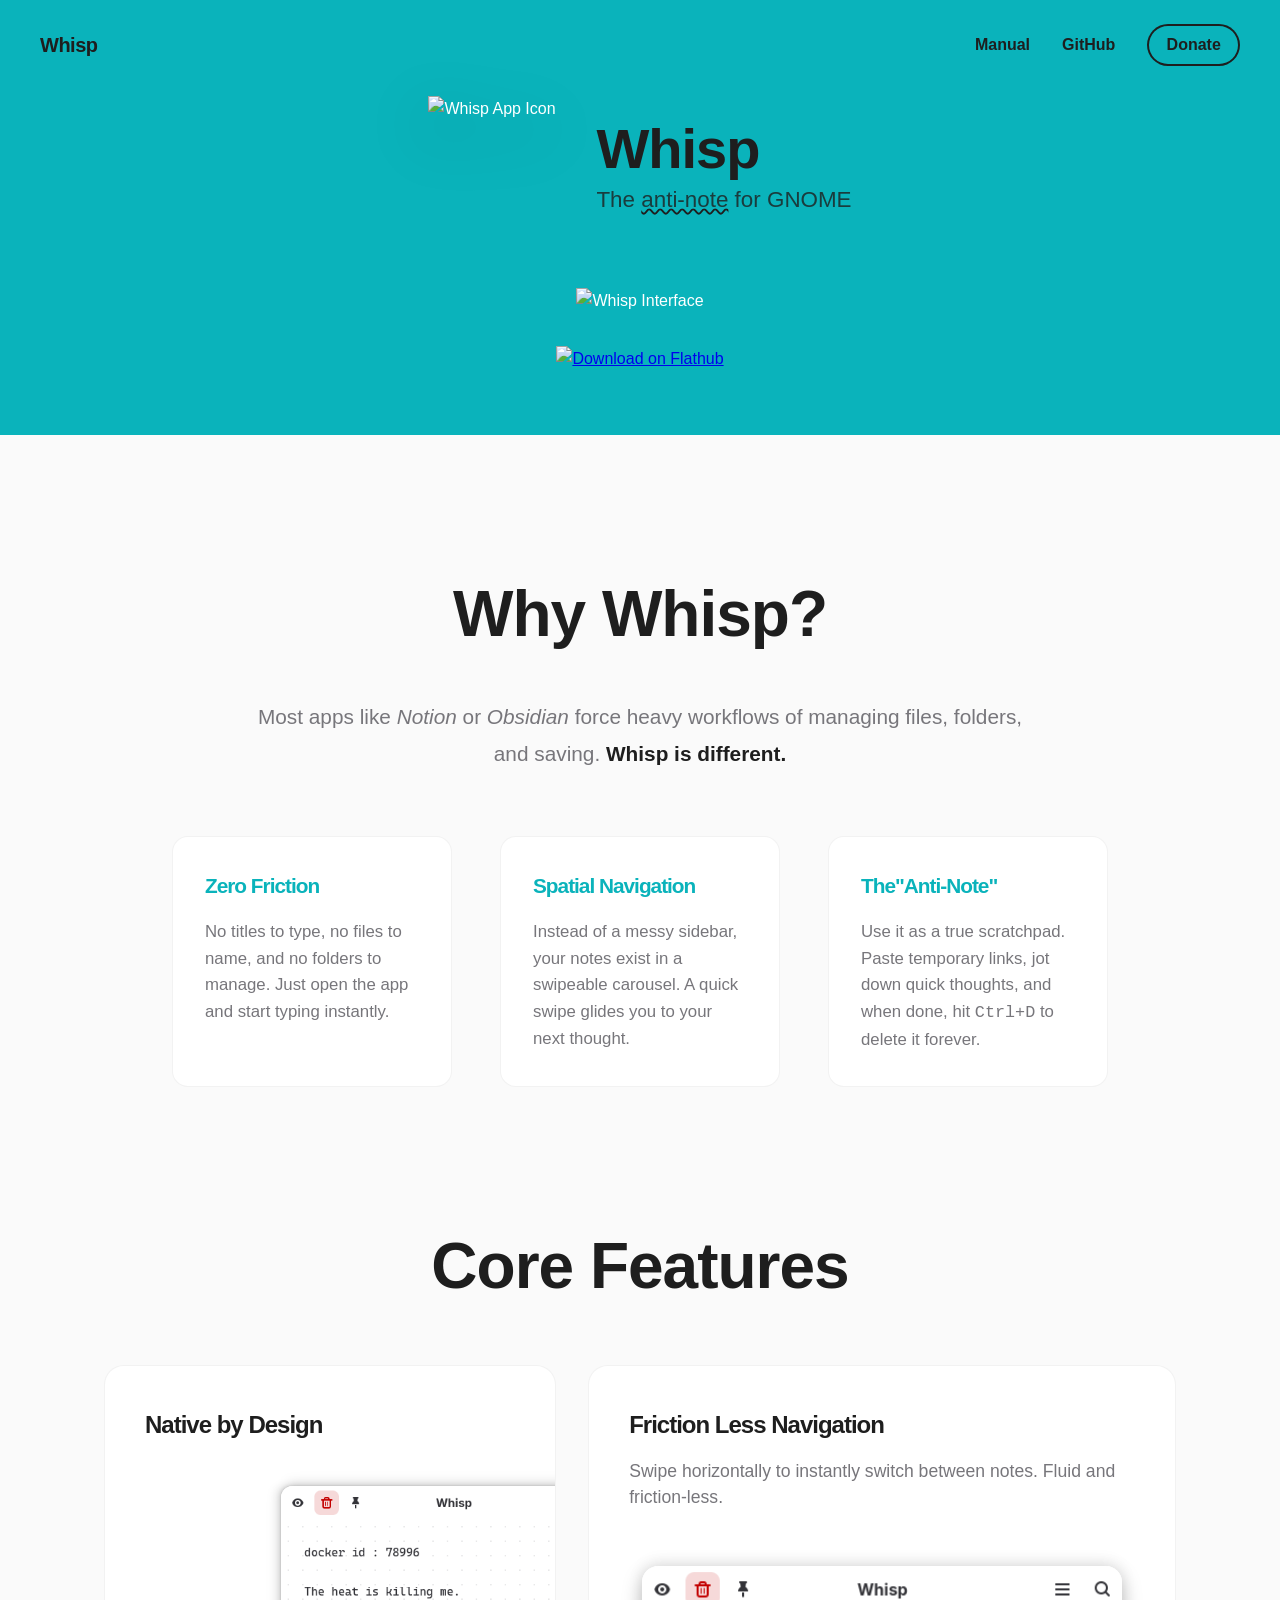
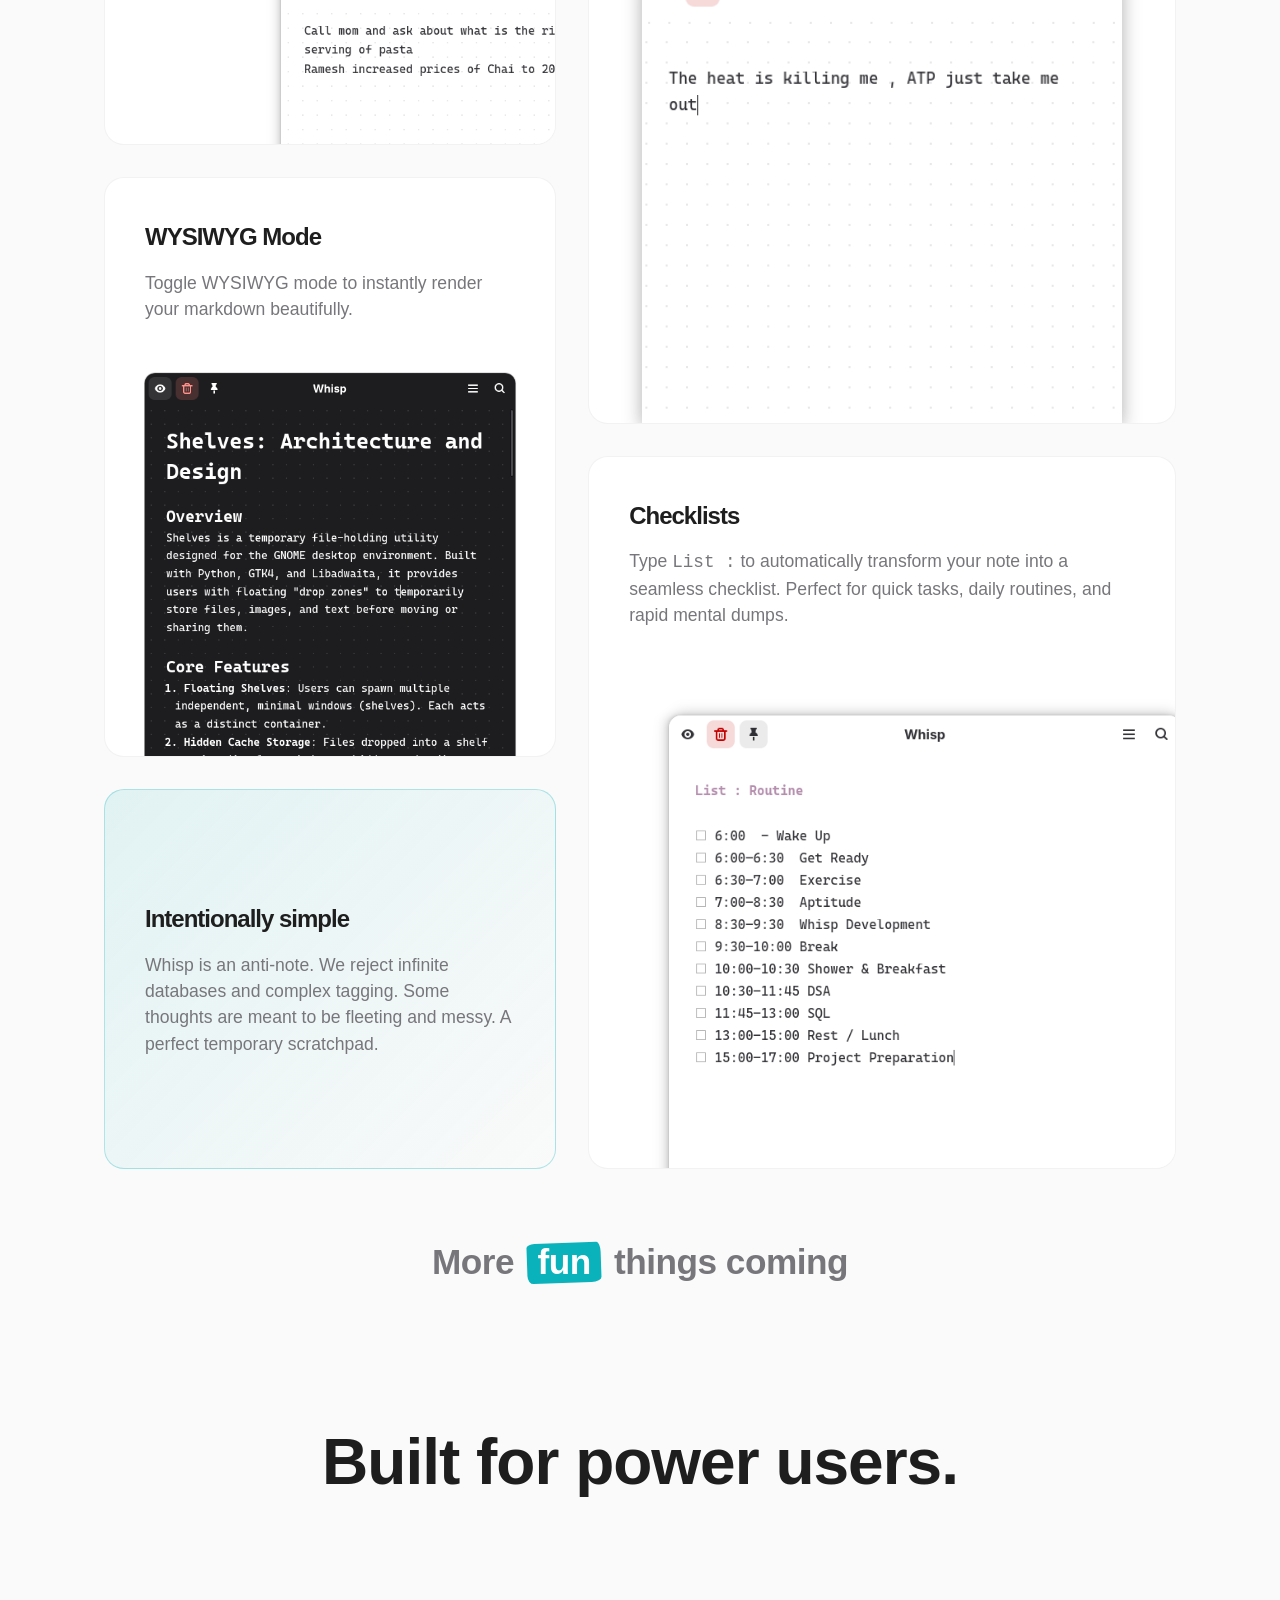
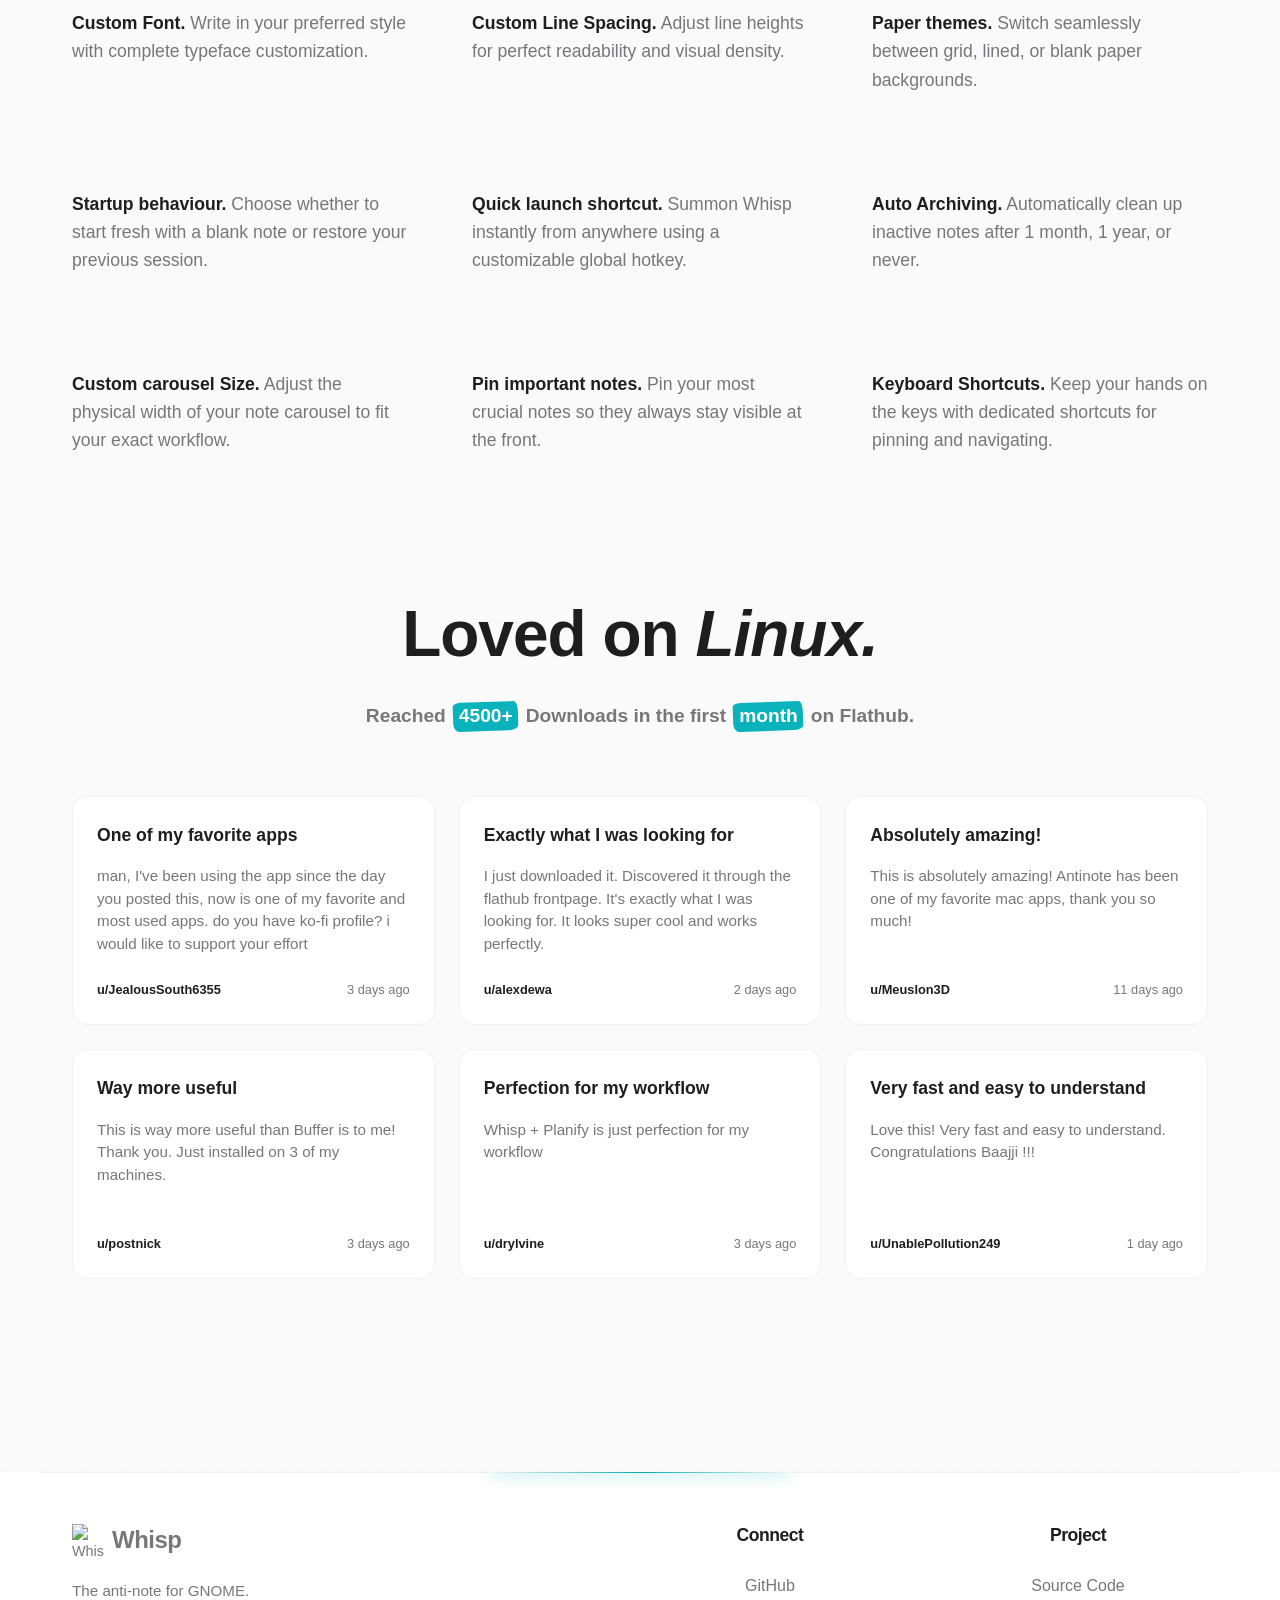
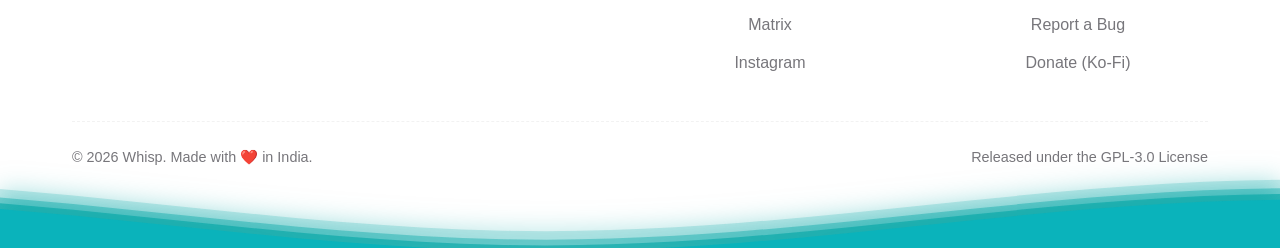
==== commit 06c1a2d8: "website: revamped hero section or landing page" ====
--- a/docs/index.html
+++ b/docs/index.html
@@ -3,7 +3,7 @@
 <head>
     <meta charset="UTF-8">
     <meta name="viewport" content="width=device-width, initial-scale=1.0">
-    <title>Whisp - The Anti-Note for GNOME</title>
+    <title>Whisp</title>
     <link rel="preconnect" href="https://fonts.googleapis.com">
     <link rel="preconnect" href="https://fonts.gstatic.com" crossorigin>
         <link rel="stylesheet" href="css/style.css">
@@ -39,51 +39,47 @@
         </script>
 </head>
 <body>
-    <nav class="navbar">
-        <div class="nav-content">
-            <div class="brand">
-                <a href="index.html" style="text-decoration: none; color: inherit; display: flex; align-items: center; gap: 12px;">
-                    <img src="assets/icon.svg" alt="Whisp App Icon" class="brand-icon" style="width: 24px; height: 24px;">
-                    <span class="brand-name">Whisp</span>
-                </a>
-            </div>
-            <div class="nav-links" style="display: flex; gap: 1.5rem; align-items: center;">
-                <a href="manual.html" style="color: var(--text-primary); text-decoration: none; font-weight: 600;">User Manual</a>
-                <a href="https://github.com/tanaybhomia/Whisp" target="_blank" class="btn btn-secondary">View on GitHub</a>
-            </div>
-        </div>
-    </nav>
-
     <main>
-        <section class="hero-centered">
-            <div class="hero-icon-wrapper">
-                <img src="assets/icon.svg" alt="Whisp App Icon" class="hero-app-icon">
-            </div>
-            <h1 class="">The Anti-Note for GNOME.</h1>
-            <p class="subtitle" style="margin-bottom: 1.5rem;">A fluid, gesture-driven scratchpad designed for absolute speed.</p>
-            
-            <div class="hero-badges" style="display: flex; justify-content: center; gap: 0.8rem; margin-bottom: 2.5rem; flex-wrap: wrap;">
-                <a href="https://github.com/tanaybhomia/Whisp" target="_blank" class="badge" style="text-decoration: none; display: flex; align-items: center; gap: 0.4rem; background: var(--card-bg); padding: 0.4rem 0.8rem; border-radius: 20px; font-size: 0.85rem; color: var(--text-secondary); border: 1px solid var(--card-border); cursor: pointer; transition: opacity 0.2s ease;" onmouseover="this.style.opacity='0.7'" onmouseout="this.style.opacity='1'">
-                    <svg xmlns="http://www.w3.org/2000/svg" width="14" height="14" viewBox="0 0 24 24" fill="none" stroke="currentColor" stroke-width="2" stroke-linecap="round" stroke-linejoin="round"><path d="M9 19c-5 1.5-5-2.5-7-3m14 6v-3.87a3.37 3.37 0 0 0-.94-2.61c3.14-.35 6.44-1.54 6.44-7A5.44 5.44 0 0 0 20 4.77 5.07 5.07 0 0 0 19.91 1S18.73.65 16 2.48a13.38 13.38 0 0 0-7 0C6.27.65 5.09 1 5.09 1A5.07 5.07 0 0 0 5 4.77a5.44 5.44 0 0 0-1.5 3.78c0 5.42 3.3 6.61 6.44 7A3.37 3.37 0 0 0 9 18.13V22"></path></svg>
-                    <span id="github-stars" style="font-weight: 600;">-- stars</span>
-                </a>
-                <div class="badge" style="display: flex; align-items: center; gap: 0.4rem; background: var(--card-bg); padding: 0.4rem 0.8rem; border-radius: 20px; font-size: 0.85rem; color: var(--text-secondary); border: 1px solid var(--card-border);">
-                    <svg xmlns="http://www.w3.org/2000/svg" width="14" height="14" viewBox="0 0 24 24" fill="none" stroke="currentColor" stroke-width="2" stroke-linecap="round" stroke-linejoin="round"><path d="M21 15v4a2 2 0 0 1-2 2H5a2 2 0 0 1-2-2v-4"></path><polyline points="7 10 12 15 17 10"></polyline><line x1="12" y1="15" x2="12" y2="3"></line></svg>
-                    <span id="flathub-downloads" style="font-weight: 600;">5K+ downloads</span>
-                </div>
-                <div class="badge" style="display: flex; align-items: center; gap: 0.4rem; background: rgba(35, 165, 89, 0.15); padding: 0.4rem 0.8rem; border-radius: 20px; font-size: 0.85rem; color: #2ea043; border: 1px solid rgba(35, 165, 89, 1);">
-                    <svg xmlns="http://www.w3.org/2000/svg" width="14" height="14" viewBox="0 0 24 24" fill="none" stroke="currentColor" stroke-width="2" stroke-linecap="round" stroke-linejoin="round"><polyline points="20 6 9 17 4 12"></polyline></svg>
-                    <span style="font-weight: 600;">100% Free & Open Source</span>
-                </div>
-            </div>
-            <div class="hero-actions" style="display: flex; justify-content: center; gap: 1rem;">
-                <a href="https://flathub.org/apps/io.github.tanaybhomia.Whisp" target="_blank" class="btn btn-primary btn-large">Download on Flathub</a>
-                <a href="donate.html" class="btn btn-secondary btn-donate btn-large">Support the project</a>
-            </div>
-            
-            <!-- Centered Master Image -->
-            <div class="hero-image-wrapper">
-                <img src="assets/1-hero.png" alt="Whisp Interface" class="hero-image">
+        <section class="hero-section bg-teal" style="position: relative;">
+            <!-- GNOME-style Navbar -->
+            <nav class="gnome-navbar">
+                <div class="gnome-nav-container">
+                    <a href="index.html" class="nav-brand">
+                        <span class="nav-brand-text">Whisp</span>
+                    </a>
+                    <div class="nav-links-right">
+                        <a href="manual.html" class="nav-link">Manual</a>
+                        <a href="https://github.com/tanaybhomia/Whisp" target="_blank" class="nav-link">GitHub</a>
+                        <a href="donate.html" class="nav-btn-donate">Donate</a>
+                    </div>
+                </div>
+            </nav>
+
+            <div class="hero-container-centered">
+                
+                <!-- Brand Header -->
+                <div class="hero-brand-centered">
+                    <img src="assets/icon.svg" alt="Whisp App Icon" class="hero-app-icon-small">
+                    <div class="hero-titles-left">
+                        <h1 class="hero-title-centered">Whisp</h1>
+                        <p class="hero-subtitle-centered">The <span class="squiggly">anti-note</span> for GNOME</p>
+                    </div>
+                </div>
+                
+                <!-- Master Image -->
+                <div class="hero-image-centered">
+                    <picture>
+                        <img src="assets/1-hero.png" alt="Whisp Interface" class="hero-screenshot-centered">
+                    </picture>
+                </div>
+                
+                <!-- Flathub Badge -->
+                <div class="hero-actions-centered">
+                    <a href="https://flathub.org/apps/io.github.tanaybhomia.Whisp" target="_blank" class="flathub-badge-link">
+                        <img src="https://flathub.org/api/badge?svg&locale=en" alt="Download on Flathub" class="flathub-badge-img">
+                    </a>
+                </div>
+                
             </div>
         </section>
 
--- a/docs/css/style.css
+++ b/docs/css/style.css
@@ -7,8 +7,8 @@
     --card-border: rgba(0, 0, 0, 0.05); /* Softer borders */
     --text-primary: #1e1e1e;
     --text-secondary: #77767b;
-    --accent-color: #3584e4; /* GNOME Blue */
-    --accent-hover: #1c71d8;
+    --accent-color: #0ab3bb; /* Whisp Teal */
+    --accent-hover: #089b9b;
     --font-primary: "Adwaita Sans", Cantarell, Inter, sans-serif;
 }
 
@@ -179,50 +179,188 @@
     cursor: not-allowed;
 }
 
-/* Centered Hero */
-.hero-centered {
+/* GNOME-style Navbar */
+.gnome-navbar {
+    position: absolute;
+    top: 0;
+    left: 0;
+    width: 100%;
+    padding: 1.5rem 2rem;
+    z-index: 100;
+}
+
+.gnome-nav-container {
     max-width: 1200px;
-    margin: 6rem auto 4rem;
-    padding: 0 2rem;
-    text-align: center;
-}
-
-.hero-centered h1 {
-    font-size: 4rem;
-    margin-bottom: 1rem;
-    background: linear-gradient(135deg, #1e1e1e 0%, #666666 100%);
-    -webkit-background-clip: text;
-    -webkit-text-fill-color: transparent;
-}
-
-.subtitle {
-    font-size: 1.2rem;
-    color: var(--text-secondary);
-    max-width: 600px;
-    margin: 0 auto 3rem;
-}
-
-.hero-actions {
-    margin-bottom: 4rem;
-}
-
-/* Hero Image */
-.hero-image-wrapper {
-    max-width: 1100px;
     margin: 0 auto;
-    text-align: center;
-    perspective: 1000px; /* For 3D Parallax Tilt */
-}
-
-.hero-image {
-    zoom: 1.1;
-    max-width: 100%;
-    height: auto;
-    display: inline-block;
-    transition: transform 0.1s ease-out;
-    will-change: transform;
-    image-rendering: -webkit-optimize-contrast;
-    image-rendering: high-quality;
+    display: flex;
+    justify-content: space-between;
+    align-items: center;
+}
+
+.nav-brand {
+    display: flex;
+    align-items: center;
+    gap: 0.8rem;
+    text-decoration: none;
+    color: #1e1e1e;
+}
+
+.nav-brand-icon {
+    width: 28px;
+    height: 28px;
+}
+
+.nav-brand-text {
+    font-size: 1.25rem;
+    font-weight: 800;
+    letter-spacing: -0.5px;
+}
+
+.nav-links-right {
+    display: flex;
+    align-items: center;
+    gap: 2rem;
+}
+
+.nav-link {
+    text-decoration: none;
+    color: #1e1e1e;
+    font-weight: 700;
+    font-size: 1rem;
+    transition: opacity 0.2s ease;
+}
+
+.nav-link:hover {
+    opacity: 0.7;
+}
+
+.nav-btn-donate {
+    text-decoration: none;
+    color: #1e1e1e;
+    font-weight: 700;
+    font-size: 1rem;
+    padding: 0.5rem 1.2rem;
+    border-radius: 9999px;
+    box-shadow: inset 0 0 0 2px #1e1e1e; /* Using box-shadow to prevent layout shift on hover */
+    transition: transform 0.2s ease, box-shadow 0.2s ease, background-color 0.2s ease;
+}
+
+.nav-btn-donate:hover {
+    background-color: rgba(30, 30, 30, 0.15); /* Subtle dark tint */
+    box-shadow: inset 0 0 0 4px #1e1e1e; /* Thicker border */
+    transform: scale(1.05); /* Enlarge */
+}
+
+/* Turntable-style Centered Hero Section */
+.hero-section {
+    padding: 6rem 2rem 4rem 2rem;
+    overflow: hidden;
+    display: flex;
+    align-items: center;
+    justify-content: center;
+}
+
+.bg-teal {
+    background-color: var(--accent-color);
+    color: #ffffff; /* For high contrast on teal */
+}
+
+.hero-container-centered {
+    max-width: 1200px;
+    width: 100%;
+    margin: 0 auto;
+    display: flex;
+    flex-direction: column;
+    align-items: center;
+}
+
+/* Brand Header */
+.hero-brand-centered {
+    display: flex;
+    align-items: center;
+    justify-content: center;
+    gap: 1.5rem;
+    margin-bottom: 3rem;
+}
+
+.hero-app-icon-small {
+    width: 144px;
+    height: 144px;
+    filter: drop-shadow(0 20px 30px rgba(0, 0, 0, 0.3)); /* Stronger shadow */
+    transform-origin: center left; /* Keep origin consistent for transition */
+    transition: transform 0.5s ease-out; /* Smoothly tween back to 0 when hover animation stops */
+}
+
+.hero-titles-left {
+    display: flex;
+    flex-direction: column;
+    align-items: flex-start;
+}
+
+.hero-title-centered {
+    font-size: 3.5rem;
+    font-weight: 900;
+    line-height: 1.1;
+    letter-spacing: -1px;
+    color: #1e1e1e; /* Dark text */
+}
+
+.hero-subtitle-centered {
+    font-size: 1.4rem;
+    font-weight: 500;
+    color: rgba(30, 30, 30, 0.8); /* Dark text */
+    margin-top: 0.2rem;
+}
+
+.squiggly {
+    text-decoration: underline;
+    text-decoration-style: wavy;
+    text-decoration-color: #1e1e1e;
+    text-decoration-thickness: 2px;
+}
+
+/* Master Image */
+.hero-image-centered {
+    width: 100%;
+    display: flex;
+    justify-content: center;
+    margin-bottom: 2rem; /* Reduced to pull Flathub badge up */
+}
+
+.hero-screenshot-centered {
+    width: 100%;
+    max-width: 800px;
+    /* No borders or box shadow, raw image floats naturally */
+}
+
+/* Flathub Badge */
+.hero-actions-centered {
+    display: flex;
+    justify-content: center;
+}
+
+.flathub-badge-img {
+    height: 80px; /* Large Flathub Badge */
+    transition: transform 0.2s ease, opacity 0.2s ease;
+}
+
+.flathub-badge-link:hover .flathub-badge-img {
+    transform: translateY(-2px);
+    opacity: 0.95;
+}
+
+/* --- Micro-Interactions --- */
+
+/* Use the :has() pseudo-class to trigger animation on the icon when the Flathub badge is hovered */
+.hero-container-centered:has(.flathub-badge-link:hover) .hero-app-icon-small {
+    /* IDEA 4: 3D Page Turn */
+    animation: pageTurn 2s ease-in-out infinite;
+    transform-origin: center left;
+}
+
+@keyframes pageTurn {
+    0%, 100% { transform: perspective(1000px) rotateY(0deg) translateY(0); }
+    50% { transform: perspective(1000px) rotateY(-15deg) translateY(-4px); }
 }
 
 /* Bento Grid */
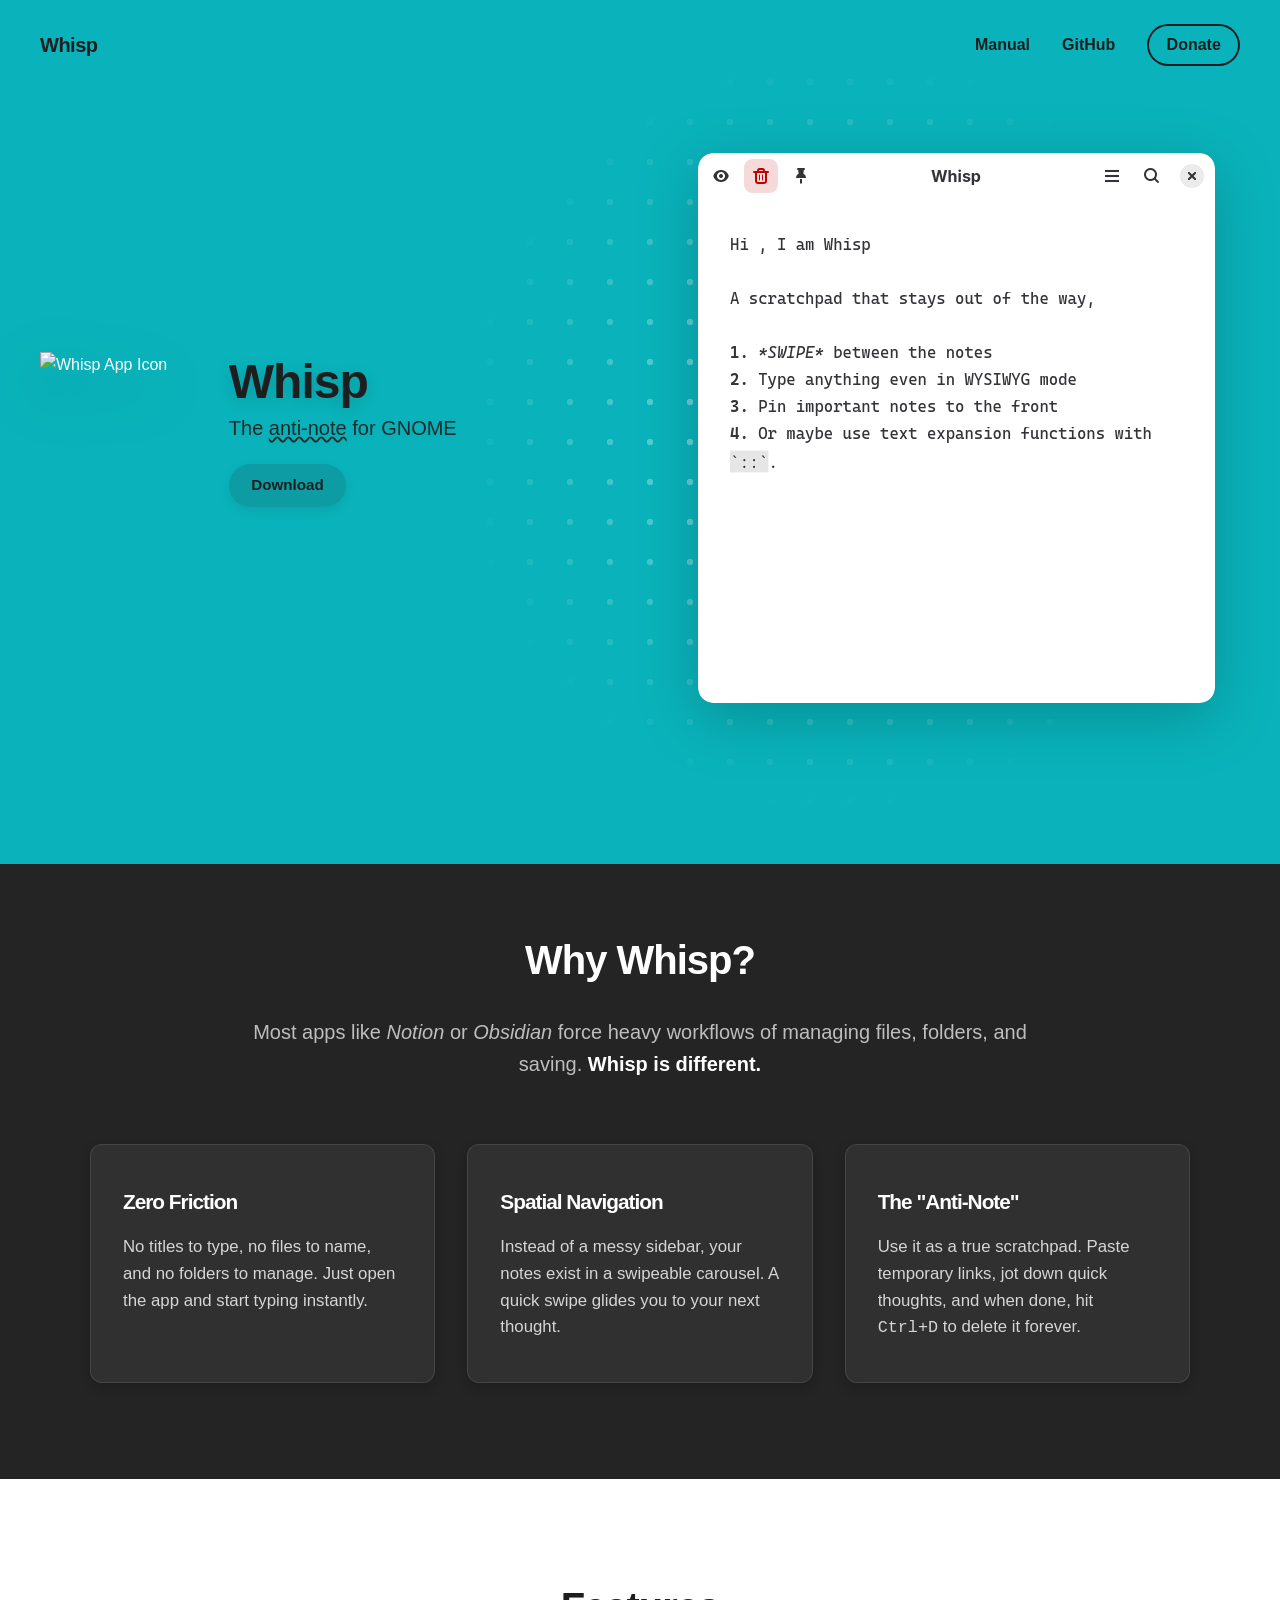
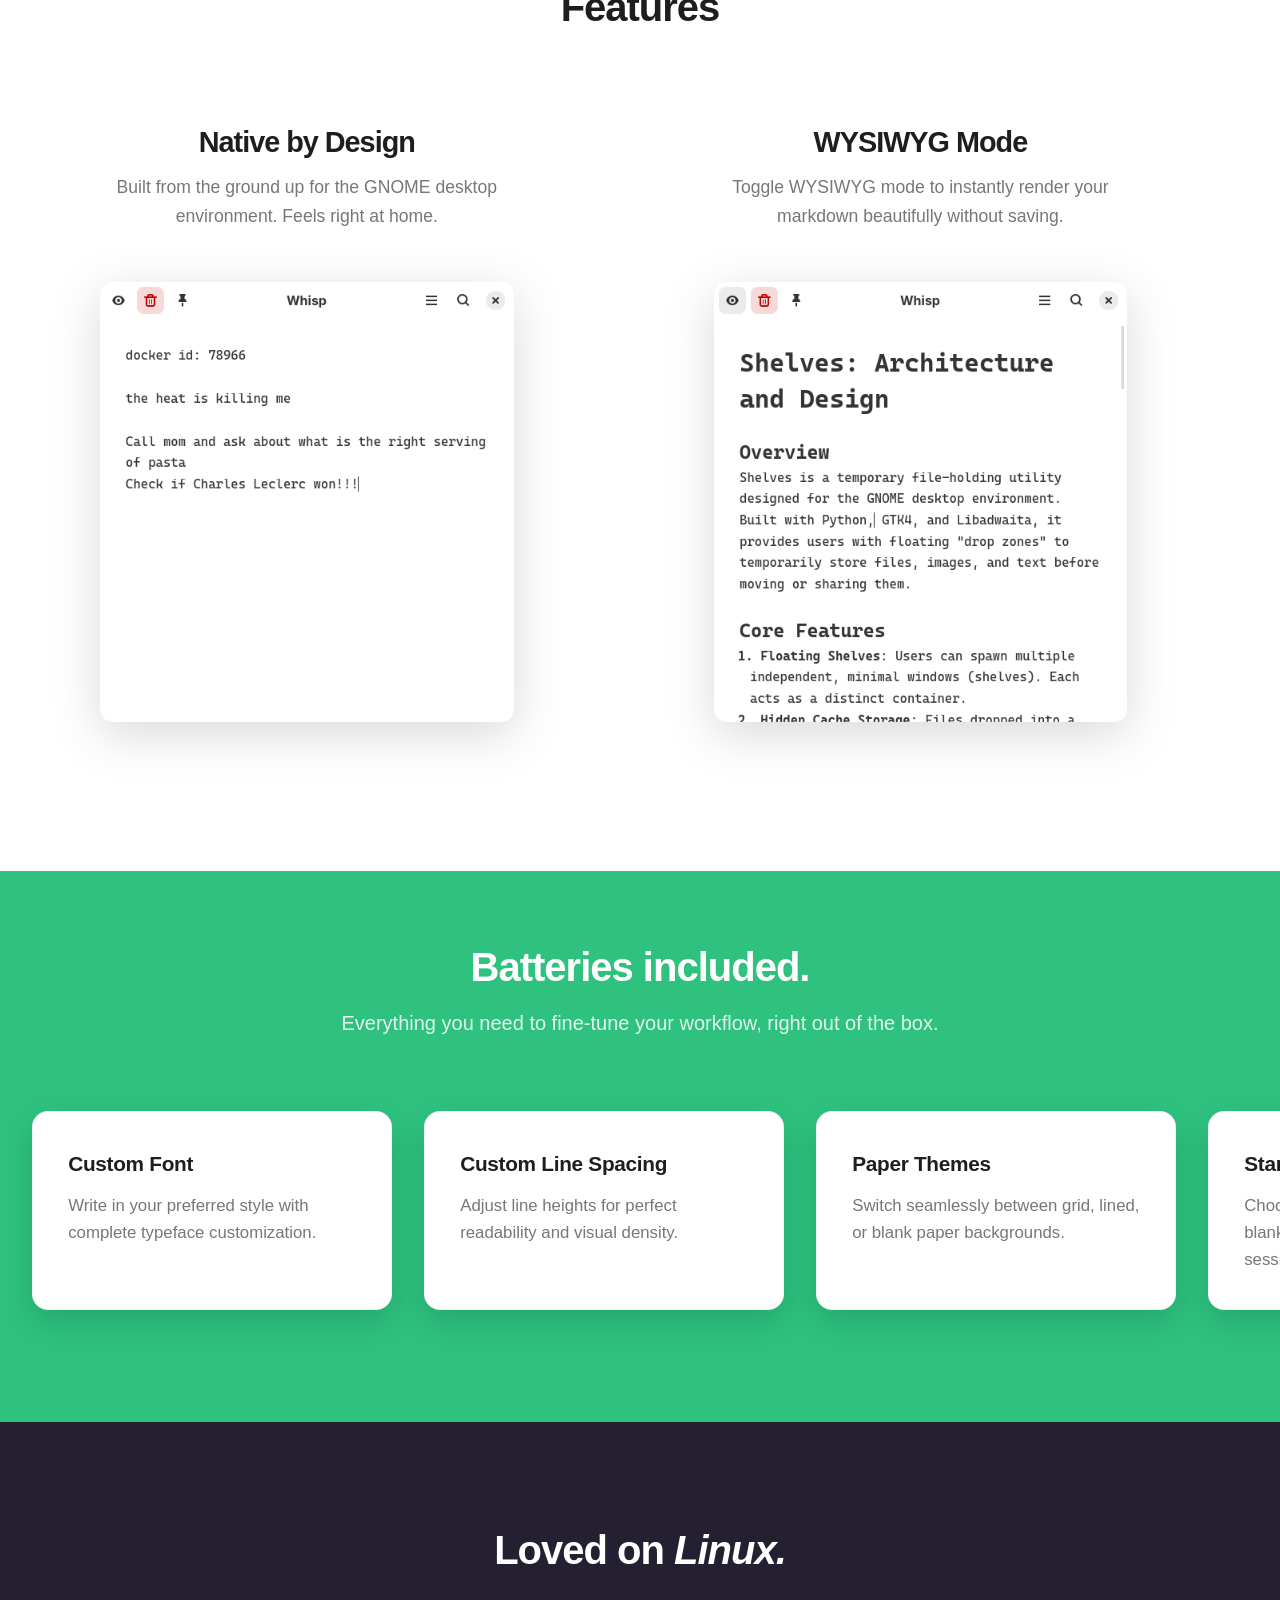
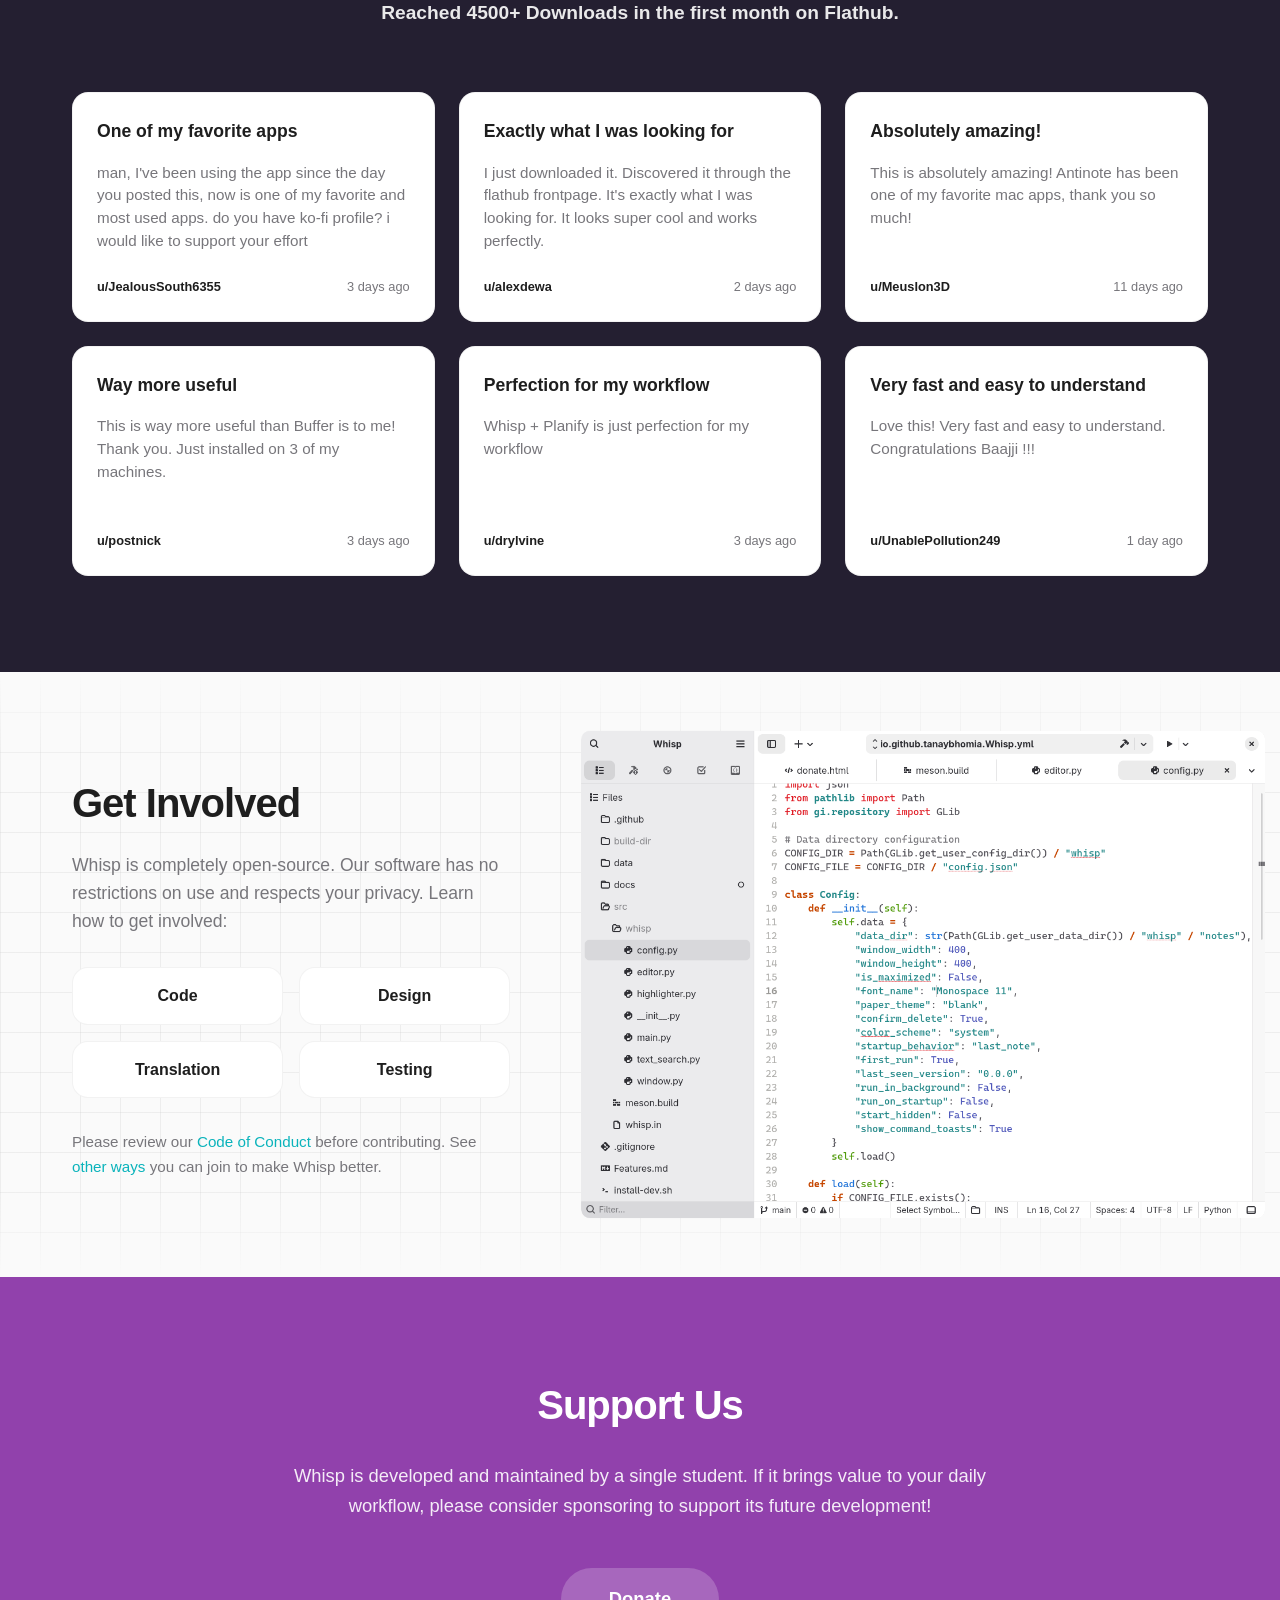
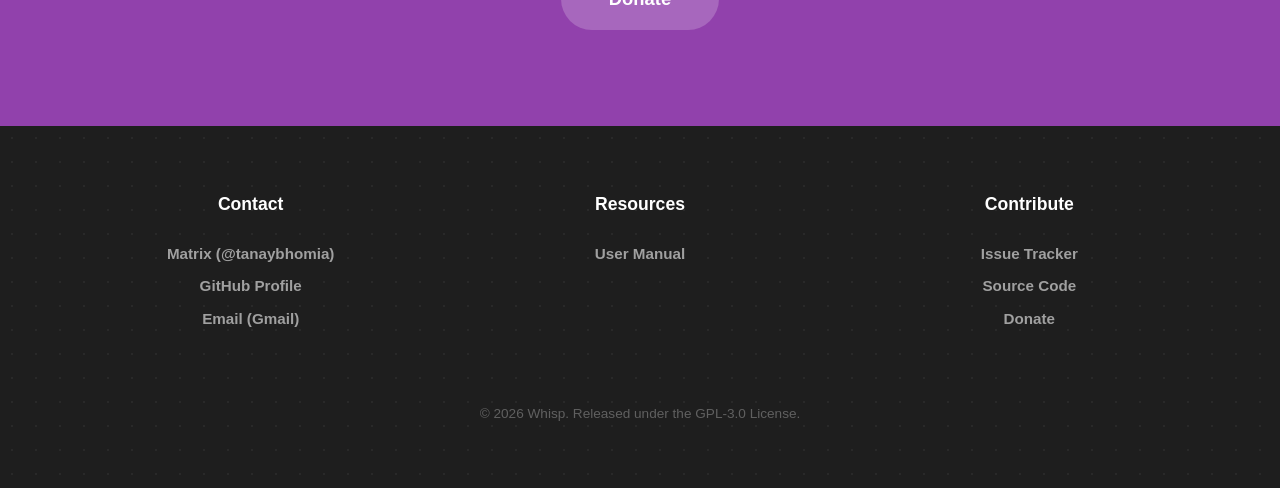
==== commit 6b774276: "docs(website): launch full GNOME HIG website redsing" ====
--- a/docs/index.html
+++ b/docs/index.html
@@ -55,29 +55,29 @@
                 </div>
             </nav>
 
-            <div class="hero-container-centered">
-                
-                <!-- Brand Header -->
-                <div class="hero-brand-centered">
-                    <img src="assets/icon.svg" alt="Whisp App Icon" class="hero-app-icon-small">
-                    <div class="hero-titles-left">
-                        <h1 class="hero-title-centered">Whisp</h1>
-                        <p class="hero-subtitle-centered">The <span class="squiggly">anti-note</span> for GNOME</p>
-                    </div>
-                </div>
-                
-                <!-- Master Image -->
-                <div class="hero-image-centered">
+            <div class="hero-container-side">
+                
+                <!-- Left Column: Brand & Actions -->
+                <div class="hero-left-col">
+                    <div class="hero-brand-side">
+                        <img src="assets/icon.svg" alt="Whisp App Icon" class="hero-app-icon-small">
+                        <div class="hero-titles-side">
+                            <h1 class="hero-title-side">Whisp</h1>
+                            <p class="hero-subtitle-side">The <span class="squiggly">anti-note</span> for GNOME</p>
+                            
+                            <div class="hero-actions-side">
+                                <a href="https://flathub.org/apps/io.github.tanaybhomia.Whisp" target="_blank" class="btn-pill-download">Download</a>
+                            </div>
+                        </div>
+                    </div>
+                </div>
+                
+                <!-- Right Column: Image -->
+                <div class="hero-right-col">
                     <picture>
-                        <img src="assets/1-hero.png" alt="Whisp Interface" class="hero-screenshot-centered">
+                        <source srcset="assets/WebsiteImages/darkmode/hero.png" media="(prefers-color-scheme: dark)">
+                        <img src="assets/WebsiteImages/lightmode/hero.png" alt="Whisp Interface" class="hero-screenshot-side">
                     </picture>
-                </div>
-                
-                <!-- Flathub Badge -->
-                <div class="hero-actions-centered">
-                    <a href="https://flathub.org/apps/io.github.tanaybhomia.Whisp" target="_blank" class="flathub-badge-link">
-                        <img src="https://flathub.org/api/badge?svg&locale=en" alt="Download on Flathub" class="flathub-badge-img">
-                    </a>
                 </div>
                 
             </div>
@@ -273,28 +273,104 @@
                 transform: rotate(-2deg);
             }
 
-            /* Section Layouts */
-            .power-users-section, .reviews-section {
+            .bg-alt {
+                background: var(--bg-alt, #241F31); /* GNOME Dark 1 */
+                border: none;
+            }
+            .bg-alt .section-title {
+                color: white !important;
+            }
+            .bg-alt .reviews-subtitle {
+                color: rgba(255, 255, 255, 0.9) !important;
+            }
+            .reviews-section-wrapper {
+                width: 100%;
+            }
+            .reviews-section {
                 max-width: 1200px;
-                margin: 8rem auto;
+                margin: 0 auto;
+                padding: 6rem 2rem;
+            }
+            
+            /* Cards Marquee Styling */
+            .batteries-section {
+                padding: 4rem 0;
+                width: 100%;
+                overflow: hidden;
+                position: relative;
+            }
+            
+            .batteries-banner-title {
+                font-size: 2.5rem;
+                font-weight: 900;
+                color: white;
+                text-align: center;
+                margin: 0 0 0.5rem 0;
+                letter-spacing: -1px;
+            }
+            
+            .batteries-banner-subtitle {
+                font-size: 1.25rem;
+                color: rgba(255, 255, 255, 0.85);
+                text-align: center;
+                margin: 0 0 3.5rem 0;
+                font-weight: 500;
+            }
+
+            .cards-marquee-container {
+                width: 100%;
+                overflow: hidden;
+                position: relative;
+                padding: 1rem 0 3rem 0;
+            }
+            
+            .cards-marquee-track {
+                display: flex;
+                gap: 2rem;
+                width: max-content;
+                animation: cards-marquee-scroll 35s linear infinite;
                 padding: 0 2rem;
             }
             
-            .power-grid {
-                display: grid;
-                grid-template-columns: repeat(3, 1fr);
-                gap: 6rem 4rem; /* Increased vertical and horizontal gap */
-                margin-top: 6rem; /* Increased top margin */
-            }
-            .power-item p {
-                font-size: 1.1rem;
+            .cards-marquee-container:hover .cards-marquee-track {
+                animation-play-state: paused;
+            }
+            
+            @keyframes cards-marquee-scroll {
+                from { transform: translateX(0); }
+                to { transform: translateX(calc(-50% - 1rem)); } /* -50% of track width minus half the gap */
+            }
+            
+            .battery-card {
+                background: var(--card-bg);
+                border-radius: 16px; /* User strictly requested 16px */
+                padding: 2.2rem;
+                width: 360px; /* Fixed width for uniform cards */
+                flex-shrink: 0; /* Prevent squishing */
+                border: 1px solid var(--card-border);
+                box-shadow: 0 12px 32px rgba(0,0,0,0.15);
+                transition: transform 0.3s ease, box-shadow 0.3s ease;
+                white-space: normal;
+                text-align: left;
+            }
+            
+            .battery-card:hover {
+                transform: translateY(-8px);
+                box-shadow: 0 20px 48px rgba(0,0,0,0.25);
+            }
+            
+            .battery-card-title {
+                font-size: 1.3rem;
+                font-weight: 800;
+                color: var(--text-primary);
+                margin-bottom: 0.8rem;
+                letter-spacing: -0.3px;
+            }
+            
+            .battery-card-text {
+                font-size: 1.05rem;
                 color: var(--text-secondary);
                 line-height: 1.6;
-                margin: 0;
-            }
-            .power-item strong {
-                color: var(--text-primary);
-                font-weight: 700;
             }
             .reviews-subtitle {
                 text-align: center;
@@ -342,106 +418,183 @@
                 color: var(--text-primary);
             }
             
-            /* Footer Styling */
-            .site-footer-wrapper {
-                background-color: var(--card-bg); /* Solid off-white */
-                margin-top: 12rem;
-                position: relative;
+            /* Get Involved Section (Side by Side) */
+            .get-involved-wrapper {
+                position: relative;
+                width: 100%;
                 overflow: hidden;
-                border-top: 1px dashed var(--card-border);
-            }
-            .site-footer-wrapper::before {
+            }
+            .get-involved-wrapper::before {
                 content: '';
                 position: absolute;
-                top: -1px;
-                left: 50%;
-                transform: translateX(-50%);
-                width: 300px;
-                height: 2px;
-                background: linear-gradient(90deg, transparent, var(--accent-color), transparent);
-                box-shadow: 0 0 15px var(--accent-color);
-                z-index: 5;
+                inset: 0;
+                background-image: 
+                    linear-gradient(to right, rgba(128, 128, 128, 0.1) 1px, transparent 1px),
+                    linear-gradient(to bottom, rgba(128, 128, 128, 0.1) 1px, transparent 1px);
+                background-size: 40px 40px;
+                z-index: -1;
+                mask-image: linear-gradient(to bottom, transparent, black 15%, black 85%, transparent);
+                -webkit-mask-image: linear-gradient(to bottom, transparent, black 15%, black 85%, transparent);
+            }
+            .get-involved-section {
+                max-width: 1200px;
+                margin: 6rem auto 6rem auto;
+                padding: 0 2rem;
+                display: grid;
+                grid-template-columns: 1fr 1.3fr; /* Slightly wider graphic side */
+                gap: 8rem; /* Even larger gap */
+                align-items: center;
+            }
+            .get-involved-content {
+                text-align: left;
+            }
+            .get-involved-content .section-title {
+                font-size: 2.5rem;
+                font-weight: 800;
+                margin-bottom: 1rem;
+                text-align: left;
+            }
+            .get-involved-text {
+                font-size: 1.1rem;
+                color: var(--text-secondary);
+                line-height: 1.6;
+                margin-bottom: 2rem;
+            }
+            .get-involved-buttons {
+                display: grid;
+                grid-template-columns: 1fr 1fr;
+                gap: 1rem;
+                margin-bottom: 2rem;
+            }
+            .btn-involved {
+                position: relative;
+                background: transparent;
+                color: var(--text-primary);
+                padding: 1rem;
+                text-align: center;
+                text-decoration: none;
+                font-weight: 600;
+                z-index: 1;
+            }
+            .btn-involved::before {
+                content: '';
+                position: absolute;
+                inset: 0;
+                background: var(--card-bg);
+                border: 1px solid var(--card-border);
+                border-radius: 16px;
+                z-index: -1;
+                transition: transform 0.2s cubic-bezier(0.2, 0, 0, 1), box-shadow 0.2s ease;
+            }
+            .btn-involved:hover::before {
+                transform: scale(1.05);
+                box-shadow: 0 4px 12px rgba(0,0,0,0.05);
+            }
+            .get-involved-footer {
+                font-size: 0.95rem;
+                color: var(--text-secondary);
+            }
+            .get-involved-footer a {
+                color: var(--accent-color);
+                text-decoration: none;
+            }
+            .get-involved-graphic {
+                display: flex;
+                justify-content: center;
+                align-items: center;
+                position: relative;
+            }
+
+            /* Builder Graphic Styling */
+            .builder-graphic-img {
+                width: 100%;
+                transform: scale(1.25); /* Forces visual enlargement regardless of flex constraints */
+                transform-origin: center center;
+                display: block;
+            }
+
+            /* Support Us (Donate) Section */
+            .support-section {
+                padding: 6rem 0;
+                width: 100%;
+                color: white;
+                text-align: center;
+            }
+            .support-container {
+                max-width: 800px;
+                margin: 0 auto;
+                padding: 0 2rem;
+            }
+            .support-title {
+                font-size: 2.5rem;
+                font-weight: 900;
+                margin-bottom: 1.5rem;
+                color: white;
+            }
+            .support-text {
+                font-size: 1.15rem;
+                line-height: 1.6;
+                color: rgba(255, 255, 255, 0.9);
+                margin-bottom: 3rem;
+            }
+            .btn-donate-massive {
+                display: inline-block;
+                background-color: rgba(255, 255, 255, 0.2);
+                color: white;
+                padding: 1rem 3rem;
+                border-radius: 9999px;
+                font-size: 1.15rem;
+                font-weight: 700;
+                text-decoration: none;
+                transition: background-color 0.2s;
+            }
+            .btn-donate-massive:hover {
+                background-color: rgba(255, 255, 255, 0.3);
+            }
+            
+            /* Minimal Footer */
+            .site-footer-wrapper {
+                background-color: #1e1e1e;
+                background-image: radial-gradient(rgba(255, 255, 255, 0.05) 1.5px, transparent 1.5px);
+                background-size: 24px 24px;
+                color: white;
+                padding: 4rem 0;
             }
             .site-footer {
                 max-width: 1200px;
                 margin: 0 auto;
-                padding: 3rem 2rem 5rem 2rem; /* reduced padding, enough room for waves */
-                position: relative;
-                z-index: 10;
-            }
-            .waves-container {
-                position: absolute;
-                bottom: -5px; /* Slight offset */
-                left: 0;
-                width: 100%;
-                height: 80px; /* Reduced height */
-                z-index: 1;
-            }
-            .waves {
-                position: relative;
-                width: 100%;
-                height: 100%;
-                min-height: 80px;
-                max-height: 100px;
-                filter: drop-shadow(0 -5px 12px rgba(0, 166, 166, 0.5)); /* Glow effect */
-            }
-            .parallax > use {
-                animation: move-forever 25s cubic-bezier(.55,.5,.45,.5) infinite;
-            }
-            .parallax > use:nth-child(1) { animation-delay: -2s; animation-duration: 7s; fill: rgba(0, 166, 166, 0.2); }
-            .parallax > use:nth-child(2) { animation-delay: -3s; animation-duration: 10s; fill: rgba(0, 166, 166, 0.4); }
-            .parallax > use:nth-child(3) { animation-delay: -4s; animation-duration: 13s; fill: rgba(0, 166, 166, 0.6); }
-            .parallax > use:nth-child(4) { animation-delay: -5s; animation-duration: 20s; fill: var(--accent-color); }
-            
-            @keyframes move-forever {
-                0% { transform: translate3d(-90px,0,0); }
-                100% { transform: translate3d(85px,0,0); }
-            }
-            .footer-container {
+                padding: 0 2rem;
+            }
+            .footer-grid {
                 display: grid;
-                grid-template-columns: 2fr 1fr 1fr;
-                gap: 3rem;
-                margin-bottom: 2rem;
+                grid-template-columns: repeat(3, 1fr);
+                gap: 2rem;
+            }
+            .footer-col a {
+                color: #a0a0a0;
+                text-decoration: none;
+                display: block;
+                margin-bottom: 0.5rem;
+                font-size: 0.95rem;
+                font-weight: 700;
+                transition: color 0.2s;
+            }
+            .footer-col a:hover {
+                color: white;
             }
             .footer-col h4 {
+                color: white;
                 font-size: 1.1rem;
+                margin-bottom: 1.5rem;
                 font-weight: 800;
-                margin-bottom: 1.5rem;
-                color: var(--text-primary);
-                letter-spacing: -0.5px;
-            }
-            .footer-links {
-                list-style: none;
-                padding: 0;
-                margin: 0;
-            }
-            .footer-links li {
-                margin-bottom: 0.8rem;
-            }
-            .footer-links a {
-                color: var(--text-secondary);
-                text-decoration: none;
-                font-size: 1rem;
-                transition: color 0.2s ease;
-                display: inline-block;
-            }
-            .footer-links a:hover {
-                color: var(--accent-color);
             }
             .footer-bottom {
-                display: flex;
-                justify-content: space-between;
-                align-items: center;
-                flex-wrap: wrap;
-                gap: 1rem;
-                color: var(--text-secondary);
-                font-size: 0.9rem;
-                border-top: 1px dashed var(--card-border);
-                padding-top: 1.5rem;
-                margin-top: 1rem;
-                padding-bottom: 0;
-            }
-
+                margin-top: 4rem;
+                text-align: center;
+                color: #606060;
+                font-size: 0.85rem;
+                font-weight: 500;
+            }
             @media (max-width: 900px) {
                 .bento-container {
                     grid-template-columns: 1fr;
@@ -492,132 +645,171 @@
         </script>
 
         <!-- Why Whisp Section -->
-        <section class="why-whisp-section" style="max-width: 1000px; margin: 8rem auto; padding: 0 2rem; text-align: center;">
-            <h2 class="section-title" style="margin-bottom: 2rem;">Why Whisp?</h2>
-            <p style="font-size: 1.3rem; color: var(--text-secondary); line-height: 1.8; margin-bottom: 4rem; max-width: 800px; margin-left: auto; margin-right: auto;">
-                Most apps like <i>Notion</i> or <i>Obsidian</i> force heavy workflows of managing files, folders, and saving. <strong style="color: var(--text-primary);">Whisp is different.</strong>
-            </p>
-            
-            <div class="why-whisp-grid" style="display: grid; grid-template-columns: repeat(3, 1fr); gap: 3rem; text-align: left;">
-                <div class="" style="background: var(--card-bg); padding: 2rem; border-radius: 16px; border: 1px solid var(--card-border);">
-                    <h3 style="color: var(--accent-color); font-size: 1.3rem; margin-bottom: 1rem;">Zero Friction</h3>
-                    <p style="color: var(--text-secondary); line-height: 1.6; font-size: 1.05rem; margin: 0;">No titles to type, no files to name, and no folders to manage. Just open the app and start typing instantly.</p>
-                </div>
-                <div class="" style="background: var(--card-bg); padding: 2rem; border-radius: 16px; border: 1px solid var(--card-border);">
-                    <h3 style="color: var(--accent-color); font-size: 1.3rem; margin-bottom: 1rem;">Spatial Navigation</h3>
-                    <p style="color: var(--text-secondary); line-height: 1.6; font-size: 1.05rem; margin: 0;">Instead of a messy sidebar, your notes exist in a swipeable carousel. A quick swipe glides you to your next thought.</p>
-                </div>
-                <div class="" style="background: var(--card-bg); padding: 2rem; border-radius: 16px; border: 1px solid var(--card-border);">
-                    <h3 style="color: var(--accent-color); font-size: 1.3rem; margin-bottom: 1rem;">The"Anti-Note"</h3>
-                    <p style="color: var(--text-secondary); line-height: 1.6; font-size: 1.05rem; margin: 0;">Use it as a true scratchpad. Paste temporary links, jot down quick thoughts, and when done, hit <code>Ctrl+D</code> to delete it forever.</p>
+        <section class="why-whisp-section">
+            <div class="why-whisp-container">
+                <h2 class="section-title">Why Whisp?</h2>
+                <p class="why-whisp-subtitle">
+                    Most apps like <i>Notion</i> or <i>Obsidian</i> force heavy workflows of managing files, folders, and saving. <strong>Whisp is different.</strong>
+                </p>
+                
+                <div class="why-whisp-grid">
+                    <div class="why-whisp-item">
+                        <h3>Zero Friction</h3>
+                        <p>No titles to type, no files to name, and no folders to manage. Just open the app and start typing instantly.</p>
+                    </div>
+                    <div class="why-whisp-item">
+                        <h3>Spatial Navigation</h3>
+                        <p>Instead of a messy sidebar, your notes exist in a swipeable carousel. A quick swipe glides you to your next thought.</p>
+                    </div>
+                    <div class="why-whisp-item">
+                        <h3>The "Anti-Note"</h3>
+                        <p>Use it as a true scratchpad. Paste temporary links, jot down quick thoughts, and when done, hit <code>Ctrl+D</code> to delete it forever.</p>
+                    </div>
                 </div>
             </div>
         </section>
 
-        <section class="bento-section">
-            <h2 class="section-title" style="margin-bottom: 1rem;">Core Features</h2>
-            
-            <div class="bento-container">
-                
-                <!-- Left Column -->
-                <div class="bento-col">
-                    <div class="bento-box box-native">
-                        <div class="text-content">
-                            <h3>Native by Design</h3>
-                        </div>
-                        <img src="assets/WebsiteImages/1antinoteisfortemporary.png" class="box-native-img" alt="Native Design">
-                    </div>
+        <!-- Core Features Horizontal Stack -->
+        <section class="features-section-main">
+            <h2 class="section-title" style="margin-bottom: 3rem; text-align: center; font-size: 2.5rem; font-weight: 900;">Features</h2>
+            
+            <div class="features-scroll-container">
+                
+                <!-- Feature 1: Native By Design -->
+                <div class="feature-item">
+                    <h3 class="feature-item-title">Native by Design</h3>
+                    <p class="feature-item-subtitle">Built from the ground up for the GNOME desktop environment. Feels right at home.</p>
+                    <picture>
+                        <source srcset="assets/WebsiteImages/darkmode/nativedesign.png" media="(prefers-color-scheme: dark)">
+                        <img src="assets/WebsiteImages/lightmode/nativedesign.png" class="feature-item-img" alt="Native Design">
+                    </picture>
+                </div>
+
+                <!-- Feature 2: WYSIWYG Mode -->
+                <div class="feature-item">
+                    <h3 class="feature-item-title">WYSIWYG Mode</h3>
+                    <p class="feature-item-subtitle">Toggle WYSIWYG mode to instantly render your markdown beautifully without saving.</p>
+                    <picture>
+                        <source srcset="assets/WebsiteImages/darkmode/wysiwygmode.png" media="(prefers-color-scheme: dark)">
+                        <img src="assets/WebsiteImages/lightmode/wysiwygmode.png" class="feature-item-img" alt="WYSIWYG Mode">
+                    </picture>
+                </div>
+
+
+
+                <!-- Feature 4: Checklists -->
+                <div class="feature-item">
+                    <h3 class="feature-item-title">Checklists</h3>
+                    <p class="feature-item-subtitle">Type <code>List :</code> to automatically transform your note into a seamless checklist.</p>
+                    <picture>
+                        <source srcset="assets/WebsiteImages/darkmode/listmode.png" media="(prefers-color-scheme: dark)">
+                        <img src="assets/WebsiteImages/lightmode/listmode.png" class="feature-item-img" alt="Checklists">
+                    </picture>
+                </div>
+
+                <!-- Feature 5: Text Expansion -->
+                <div class="feature-item">
+                    <h3 class="feature-item-title">Text Expansion</h3>
+                    <p class="feature-item-subtitle">Type special keywords like <code>::date</code> or <code>::uuid</code> to instantly expand text.</p>
+                    <picture>
+                        <source srcset="assets/WebsiteImages/darkmode/textexpansion.png" media="(prefers-color-scheme: dark)">
+                        <img src="assets/WebsiteImages/lightmode/textexpansion.png" class="feature-item-img" alt="Text Expansion">
+                    </picture>
+                </div>
+
+            </div>
+            <!-- No tag marquee here, removed per user request -->
+        </section>
+
+        <!-- Batteries Included Section (Card Marquee Layout) -->
+        <section class="batteries-section bg-green">
+            <h2 class="batteries-banner-title">Batteries included.</h2>
+            <p class="batteries-banner-subtitle">Everything you need to fine-tune your workflow, right out of the box.</p>
+
+            <div class="cards-marquee-container">
+                <div class="cards-marquee-track">
                     
-                    <div class="bento-box box-wysiwyg">
-                        <h3>WYSIWYG Mode</h3>
-                        <p>Toggle WYSIWYG mode to instantly render your markdown beautifully.</p>
-
-                        <img src="assets/WebsiteImages/wysiwygmode.png" class="box-wysiwyg-img" alt="WYSIWYG Mode">
-                    </div>
-
-                    <div class="bento-box box-simple teal-card">
-                        <h3>Intentionally simple</h3>
-                        <p>Whisp is an anti-note. We reject infinite databases and complex tagging. Some thoughts are meant to be fleeting and messy. A perfect temporary scratchpad.</p>
-                    </div>
-                </div>
-
-                <!-- Right Column -->
-                <div class="bento-col">
-                    <div class="bento-box box-nav">
-                        <h3>Friction Less Navigation</h3>
-                        <p>Swipe horizontally to instantly switch between notes. Fluid and friction-less.</p>
-                        <div class="swipe-demo-container">
-                            <!-- Static Top Bar Overlay -->
-                            <div class="swipe-topbar">
-                                <img src="assets/WebsiteImages/topbar.png" class="topbar-img" alt="Whisp Header">
-                            </div>
-                            
-                            <!-- Sliding Notes Track -->
-                            <div class="swipe-track">
-                                <img src="assets/WebsiteImages/note1dummy.png" class="swipe-note" alt="Note 1">
-                                <img src="assets/WebsiteImages/note2dummy.png" class="swipe-note" alt="Note 2">
-                                <img src="assets/WebsiteImages/note3dummy.png" class="swipe-note" alt="Note 3">
-                            </div>
-                        </div>
-                    </div>
-
-                    <div class="bento-box box-checklists">
-                        <h3>Checklists</h3>
-                        <p>Type <code>List :</code> to automatically transform your note into a seamless checklist. Perfect for quick tasks, daily routines, and rapid mental dumps.</p>
-                        <img src="assets/WebsiteImages/2antinoteisforlists.png" class="box-checklists-img" alt="Checklists">
-                    </div>
-                </div>
-
-            </div>
-            
-            <!-- Footer Text Below Bento Grid -->
-            <div class="large-footer-text">
-                More <span class="highlight-marker">fun</span> things coming
+                    <!-- SET 1 -->
+                    <div class="battery-card">
+                        <h4 class="battery-card-title">Custom Font</h4>
+                        <p class="battery-card-text">Write in your preferred style with complete typeface customization.</p>
+                    </div>
+                    <div class="battery-card">
+                        <h4 class="battery-card-title">Custom Line Spacing</h4>
+                        <p class="battery-card-text">Adjust line heights for perfect readability and visual density.</p>
+                    </div>
+                    <div class="battery-card">
+                        <h4 class="battery-card-title">Paper Themes</h4>
+                        <p class="battery-card-text">Switch seamlessly between grid, lined, or blank paper backgrounds.</p>
+                    </div>
+                    <div class="battery-card">
+                        <h4 class="battery-card-title">Startup Behaviour</h4>
+                        <p class="battery-card-text">Choose whether to start fresh with a blank note or restore your previous session.</p>
+                    </div>
+                    <div class="battery-card">
+                        <h4 class="battery-card-title">Auto Archiving</h4>
+                        <p class="battery-card-text">Automatically clean up inactive notes after 1 month, 1 year, or never.</p>
+                    </div>
+                    <div class="battery-card">
+                        <h4 class="battery-card-title">Custom Carousel Size</h4>
+                        <p class="battery-card-text">Adjust the physical width of your note carousel to fit your exact workflow.</p>
+                    </div>
+
+                    <div class="battery-card">
+                        <h4 class="battery-card-title">Pin Important Notes</h4>
+                        <p class="battery-card-text">Pin your most crucial notes so they always stay visible at the front.</p>
+                    </div>
+                    <div class="battery-card">
+                        <h4 class="battery-card-title">Keyboard Shortcuts</h4>
+                        <p class="battery-card-text">Keep your hands on the keys with dedicated shortcuts for pinning and navigating.</p>
+                    </div>
+
+                    <!-- SET 2 (Duplicate for infinite loop) -->
+                    <div class="battery-card">
+                        <h4 class="battery-card-title">Custom Font</h4>
+                        <p class="battery-card-text">Write in your preferred style with complete typeface customization.</p>
+                    </div>
+                    <div class="battery-card">
+                        <h4 class="battery-card-title">Custom Line Spacing</h4>
+                        <p class="battery-card-text">Adjust line heights for perfect readability and visual density.</p>
+                    </div>
+                    <div class="battery-card">
+                        <h4 class="battery-card-title">Paper Themes</h4>
+                        <p class="battery-card-text">Switch seamlessly between grid, lined, or blank paper backgrounds.</p>
+                    </div>
+                    <div class="battery-card">
+                        <h4 class="battery-card-title">Startup Behaviour</h4>
+                        <p class="battery-card-text">Choose whether to start fresh with a blank note or restore your previous session.</p>
+                    </div>
+                    <div class="battery-card">
+                        <h4 class="battery-card-title">Auto Archiving</h4>
+                        <p class="battery-card-text">Automatically clean up inactive notes after 1 month, 1 year, or never.</p>
+                    </div>
+                    <div class="battery-card">
+                        <h4 class="battery-card-title">Custom Carousel Size</h4>
+                        <p class="battery-card-text">Adjust the physical width of your note carousel to fit your exact workflow.</p>
+                    </div>
+
+                    <div class="battery-card">
+                        <h4 class="battery-card-title">Pin Important Notes</h4>
+                        <p class="battery-card-text">Pin your most crucial notes so they always stay visible at the front.</p>
+                    </div>
+                    <div class="battery-card">
+                        <h4 class="battery-card-title">Keyboard Shortcuts</h4>
+                        <p class="battery-card-text">Keep your hands on the keys with dedicated shortcuts for pinning and navigating.</p>
+                    </div>
+
+                </div>
             </div>
         </section>
 
-        <!-- Power Users Grid -->
-        <section class="power-users-section">
-            <h2 class="section-title">Built for power users.</h2>
-            <div class="power-grid">
-                <div class="power-item">
-                    <p><strong>Custom Font.</strong> Write in your preferred style with complete typeface customization.</p>
-                </div>
-                <div class="power-item">
-                    <p><strong>Custom Line Spacing.</strong> Adjust line heights for perfect readability and visual density.</p>
-                </div>
-                <div class="power-item">
-                    <p><strong>Paper themes.</strong> Switch seamlessly between grid, lined, or blank paper backgrounds.</p>
-                </div>
-                
-                <div class="power-item">
-                    <p><strong>Startup behaviour.</strong> Choose whether to start fresh with a blank note or restore your previous session.</p>
-                </div>
-                <div class="power-item">
-                    <p><strong>Quick launch shortcut.</strong> Summon Whisp instantly from anywhere using a customizable global hotkey.</p>
-                </div>
-                <div class="power-item">
-                    <p><strong>Auto Archiving.</strong> Automatically clean up inactive notes after 1 month, 1 year, or never.</p>
-                </div>
-                
-                <div class="power-item">
-                    <p><strong>Custom carousel Size.</strong> Adjust the physical width of your note carousel to fit your exact workflow.</p>
-                </div>
-                <div class="power-item">
-                    <p><strong>Pin important notes.</strong> Pin your most crucial notes so they always stay visible at the front.</p>
-                </div>
-                <div class="power-item">
-                    <p><strong>Keyboard Shortcuts.</strong> Keep your hands on the keys with dedicated shortcuts for pinning and navigating.</p>
-                </div>
-            </div>
-        </section>
-
         <!-- Wall of Love Section -->
-        <section class="reviews-section">
-            <h2 class="section-title" style="margin-bottom: 1rem;">Loved on <i>Linux.</i></h2>
-            <div class="reviews-subtitle">
-                Reached <span class="highlight-marker">4500+</span> Downloads in the first <span class="highlight-marker">month</span> on Flathub.
-            </div>
+        <div class="reviews-section-wrapper bg-alt">
+            <section class="reviews-section">
+                <h2 class="section-title" style="margin-bottom: 1rem; text-align: center; font-size: 2.5rem; font-weight: 900;">Loved on <i>Linux.</i></h2>
+                <div class="reviews-subtitle">
+                    Reached <strong>4500+</strong> Downloads in the first <strong>month</strong> on Flathub.
+                </div>
 
             <div class="reviews-grid">
                 <!-- Review Card 1 -->
@@ -681,53 +873,70 @@
                 </div>
             </div>
         </section>
+        </div>
     </main>
 
+    <!-- Get Involved Section -->
+    <div class="get-involved-wrapper">
+        <section class="get-involved-section">
+            <div class="get-involved-content">
+                <h2 class="section-title">Get Involved</h2>
+                <p class="get-involved-text">Whisp is completely open-source. Our software has no restrictions on use and respects your privacy. Learn how to get involved:</p>
+                
+                <div class="get-involved-buttons">
+                    <a href="https://github.com/tanaybhomia/Whisp" target="_blank" class="btn-involved">Code</a>
+                    <a href="https://github.com/tanaybhomia/Whisp/issues" target="_blank" class="btn-involved">Design</a>
+                    <a href="https://github.com/tanaybhomia/Whisp/blob/main/TRANSLATIONS.md" target="_blank" class="btn-involved">Translation</a>
+                    <a href="https://github.com/tanaybhomia/Whisp/blob/main/TESTING.md" target="_blank" class="btn-involved">Testing</a>
+                </div>
+                
+                <p class="get-involved-footer">Please review our <a href="https://github.com/tanaybhomia/Whisp/blob/main/CODE_OF_CONDUCT.md" target="_blank">Code of Conduct</a> before contributing. See <a href="https://github.com/tanaybhomia/Whisp" target="_blank">other ways</a> you can join to make Whisp better.</p>
+            </div>
+            <div class="get-involved-graphic">
+                <picture style="display: flex; justify-content: center; width: 100%; height: 100%;">
+                    <!-- Dark mode image -->
+                    <source srcset="assets/WebsiteImages/darkmode/getinvolved.png" media="(prefers-color-scheme: dark)">
+                    <!-- Light mode image (fallback) -->
+                    <img src="assets/WebsiteImages/lightmode/getinvolved.png" alt="GNOME Builder with Whisp source code" class="builder-graphic-img">
+                </picture>
+            </div>
+        </section>
+    </div>
+
+    <!-- Support Us (Donate) Section -->
+    <section class="support-section">
+        <div class="support-container">
+            <h2 class="support-title">Support Us</h2>
+            <p class="support-text">Whisp is developed and maintained by a single student. If it brings value to your daily workflow, please consider sponsoring to support its future development!</p>
+            <a href="donate.html" class="btn-donate-massive">Donate</a>
+        </div>
+    </section>
+
+    <!-- Minimal Footer -->
     <div class="site-footer-wrapper">
         <footer class="site-footer">
-            <div class="footer-container">
-                <div class="footer-col brand-col" style="text-align: left;">
-                    <a href="#" class="brand" style="text-decoration: none; color: inherit; display: inline-flex; align-items: center; gap: 0.5rem;">
-                        <img src="assets/icon.svg" alt="Whisp Logo" class="brand-icon" style="width: 32px; height: 32px;">
-                        <span class="brand-name" style="font-size: 1.5rem; font-weight: 700;">Whisp</span>
-                    </a>
-                    <p style="margin-top: 1rem; color: var(--text-secondary); font-size: 0.95rem; line-height: 1.5; max-width: 280px;">The anti-note for GNOME.</p>
-                </div>
+            <div class="footer-grid" style="align-items: start;">
                 <div class="footer-col">
-                    <h4>Connect</h4>
-                    <ul class="footer-links">
-                        <li><a href="https://github.com/tanaybhomia" target="_blank">GitHub</a></li>
-                        <li><a href="https://matrix.to/#/@tanaybhomia:matrix.org" target="_blank">Matrix</a></li>
-                        <li><a href="https://instagram.com/tanaybhomia" target="_blank">Instagram</a></li>
-                    </ul>
+                    <h4>Contact</h4>
+                    <a href="https://matrix.to/#/@tanaybhomia:matrix.org" target="_blank">Matrix (@tanaybhomia)</a>
+                    <a href="https://github.com/tanaybhomia" target="_blank">GitHub Profile</a>
+                    <a href="mailto:tanaybhomia@gmail.com">Email (Gmail)</a>
                 </div>
                 <div class="footer-col">
-                    <h4>Project</h4>
-                    <ul class="footer-links">
-                        <li><a href="https://github.com/tanaybhomia/Whisp" target="_blank">Source Code</a></li>
-                        <li><a href="https://github.com/tanaybhomia/Whisp/issues" target="_blank">Report a Bug</a></li>
-                        <li><a href="https://ko-fi.com/tanaybhomia" target="_blank">Donate (Ko-Fi)</a></li>
-                    </ul>
+                    <h4>Resources</h4>
+                    <a href="manual.html">User Manual</a>
+                </div>
+                <div class="footer-col">
+                    <h4>Contribute</h4>
+                    <a href="https://github.com/tanaybhomia/Whisp/issues" target="_blank">Issue Tracker</a>
+                    <a href="https://github.com/tanaybhomia/Whisp" target="_blank">Source Code</a>
+                    <a href="donate.html">Donate</a>
                 </div>
             </div>
             <div class="footer-bottom">
-                <span>&copy; 2026 Whisp. Made with ❤️ in India.</span>
-                <span>Released under the GPL-3.0 License</span>
+                &copy; 2026 Whisp. Released under the GPL-3.0 License.
             </div>
         </footer>
-        <div class="waves-container">
-            <svg class="waves" xmlns="http://www.w3.org/2000/svg" xmlns:xlink="http://www.w3.org/1999/xlink" viewBox="0 24 150 28" preserveAspectRatio="none" shape-rendering="auto">
-                <defs>
-                    <path id="gentle-wave" d="M-160 44c30 0 58-18 88-18s 58 18 88 18 58-18 88-18 58 18 88 18 v44h-352z" />
-                </defs>
-                <g class="parallax">
-                    <use xlink:href="#gentle-wave" x="48" y="0" />
-                    <use xlink:href="#gentle-wave" x="48" y="3" />
-                    <use xlink:href="#gentle-wave" x="48" y="5" />
-                    <use xlink:href="#gentle-wave" x="48" y="7" />
-                </g>
-            </svg>
-        </div>
     </div>
 
     <script>
--- a/docs/css/style.css
+++ b/docs/css/style.css
@@ -9,6 +9,7 @@
     --text-secondary: #77767b;
     --accent-color: #0ab3bb; /* Whisp Teal */
     --accent-hover: #089b9b;
+    --overlay-tint: rgba(30, 30, 30, 0.15); /* Tint for pills/buttons */
     --font-primary: "Adwaita Sans", Cantarell, Inter, sans-serif;
 }
 
@@ -202,7 +203,7 @@
     align-items: center;
     gap: 0.8rem;
     text-decoration: none;
-    color: #1e1e1e;
+    color: var(--text-primary);
 }
 
 .nav-brand-icon {
@@ -224,7 +225,7 @@
 
 .nav-link {
     text-decoration: none;
-    color: #1e1e1e;
+    color: var(--text-primary);
     font-weight: 700;
     font-size: 1rem;
     transition: opacity 0.2s ease;
@@ -236,28 +237,42 @@
 
 .nav-btn-donate {
     text-decoration: none;
-    color: #1e1e1e;
+    color: var(--text-primary);
     font-weight: 700;
     font-size: 1rem;
     padding: 0.5rem 1.2rem;
     border-radius: 9999px;
-    box-shadow: inset 0 0 0 2px #1e1e1e; /* Using box-shadow to prevent layout shift on hover */
+    box-shadow: inset 0 0 0 2px var(--text-primary); /* Using box-shadow to prevent layout shift on hover */
     transition: transform 0.2s ease, box-shadow 0.2s ease, background-color 0.2s ease;
 }
 
 .nav-btn-donate:hover {
-    background-color: rgba(30, 30, 30, 0.15); /* Subtle dark tint */
-    box-shadow: inset 0 0 0 4px #1e1e1e; /* Thicker border */
+    background-color: var(--overlay-tint); /* Subtle tint */
+    box-shadow: inset 0 0 0 4px var(--text-primary); /* Thicker border */
     transform: scale(1.05); /* Enlarge */
 }
 
-/* Turntable-style Centered Hero Section */
+/* Tuba-style Side-by-Side Hero Section */
 .hero-section {
-    padding: 6rem 2rem 4rem 2rem;
+    position: relative;
+    padding: 8rem 2rem 8rem 2rem;
+    min-height: 85vh; /* Ensures the hero section takes up most of the screen */
     overflow: hidden;
     display: flex;
     align-items: center;
     justify-content: center;
+}
+
+.hero-container-side {
+    max-width: 1200px;
+    width: 100%;
+    margin: 0 auto;
+    display: flex;
+    align-items: center;
+    justify-content: space-between;
+    gap: 4rem;
+    position: relative;
+    z-index: 1;
 }
 
 .bg-teal {
@@ -265,94 +280,123 @@
     color: #ffffff; /* For high contrast on teal */
 }
 
-.hero-container-centered {
-    max-width: 1200px;
-    width: 100%;
-    margin: 0 auto;
+/* Left Column */
+.hero-left-col {
     display: flex;
     flex-direction: column;
-    align-items: center;
+    gap: 2rem;
+    flex: 1;
 }
 
 /* Brand Header */
-.hero-brand-centered {
-    display: flex;
-    align-items: center;
-    justify-content: center;
-    gap: 1.5rem;
-    margin-bottom: 3rem;
+.hero-brand-side {
+    display: flex;
+    align-items: center;
+    gap: 1.8rem; 
 }
 
 .hero-app-icon-small {
-    width: 144px;
-    height: 144px;
+    width: 160px;
+    height: 160px; 
     filter: drop-shadow(0 20px 30px rgba(0, 0, 0, 0.3)); /* Stronger shadow */
     transform-origin: center left; /* Keep origin consistent for transition */
     transition: transform 0.5s ease-out; /* Smoothly tween back to 0 when hover animation stops */
 }
 
-.hero-titles-left {
+.hero-titles-side {
     display: flex;
     flex-direction: column;
     align-items: flex-start;
 }
 
-.hero-title-centered {
-    font-size: 3.5rem;
+.hero-title-side {
+    font-size: 3rem; /* Reduced from 3.5rem */
     font-weight: 900;
     line-height: 1.1;
     letter-spacing: -1px;
-    color: #1e1e1e; /* Dark text */
-}
-
-.hero-subtitle-centered {
-    font-size: 1.4rem;
+    color: var(--text-primary);
+    text-shadow: 0 4px 16px rgba(0, 0, 0, 0.15); /* Subtle shadow for depth */
+}
+
+.hero-subtitle-side {
+    font-size: 1.25rem; /* Reduced from 1.4rem */
     font-weight: 500;
-    color: rgba(30, 30, 30, 0.8); /* Dark text */
+    color: var(--text-primary);
+    opacity: 0.9;
     margin-top: 0.2rem;
+    text-shadow: 0 2px 8px rgba(0, 0, 0, 0.1);
 }
 
 .squiggly {
     text-decoration: underline;
     text-decoration-style: wavy;
-    text-decoration-color: #1e1e1e;
+    text-decoration-color: var(--text-primary);
     text-decoration-thickness: 2px;
 }
 
-/* Master Image */
-.hero-image-centered {
-    width: 100%;
-    display: flex;
-    justify-content: center;
-    margin-bottom: 2rem; /* Reduced to pull Flathub badge up */
-}
-
-.hero-screenshot-centered {
+/* Download Pill Button */
+.hero-actions-side {
+    display: flex;
+    justify-content: flex-start;
+    margin-top: 1.2rem; /* Adjusted gap */
+    /* Removed margin-left so it aligns perfectly with the Title/Subtitle */
+}
+
+.btn-pill-download {
+    background-color: var(--overlay-tint); /* Translucent tint to match GNOME HIG */
+    color: var(--text-primary);
+    padding: 0.6rem 1.4rem; /* Scaled down proportionally */
+    border-radius: 9999px;
+    font-weight: 700;
+    font-size: 0.95rem; /* Scaled down proportionally */
+    text-decoration: none;
+    display: inline-block;
+    box-shadow: 0 4px 12px rgba(0, 0, 0, 0.08); /* Subtle shadow like Tuba */
+    transition: background-color 0.2s ease, transform 0.2s ease, box-shadow 0.2s ease;
+}
+
+.btn-pill-download:hover {
+    background-color: rgba(30, 30, 30, 0.25);
+    transform: scale(1.05); /* Increased outside scaling */
+    box-shadow: inset 0 0 0 1px rgba(30, 30, 30, 0.2), 0 6px 16px rgba(0, 0, 0, 0.12); /* Simulated border thickening + drop shadow */
+}
+
+/* Right Column (Master Image) */
+.hero-right-col {
+    flex: 1.2;
+    display: flex;
+    justify-content: flex-end;
+    position: relative; /* Anchor for the dotted background */
+}
+
+/* Dotted pattern sitting elegantly behind the hero app window */
+.hero-right-col::before {
+    content: '';
+    position: absolute;
+    top: 50%;
+    right: -50px; /* Align to the right where the image is pushed */
+    transform: translateY(-50%);
+    width: 900px; /* Fixed massive size */
+    height: 900px;
+    background-image: radial-gradient(rgba(255, 255, 255, 0.4) 3px, transparent 3px); /* Increased opacity and dot size */
+    background-size: 40px 40px;
+    mask-image: radial-gradient(circle at center, black 20%, transparent 60%);
+    -webkit-mask-image: radial-gradient(circle at center, black 20%, transparent 60%);
+    z-index: -1; /* Keep it strictly behind the window */
+    pointer-events: none;
+}
+
+
+.hero-screenshot-side {
     width: 100%;
     max-width: 800px;
-    /* No borders or box shadow, raw image floats naturally */
-}
-
-/* Flathub Badge */
-.hero-actions-centered {
-    display: flex;
-    justify-content: center;
-}
-
-.flathub-badge-img {
-    height: 80px; /* Large Flathub Badge */
-    transition: transform 0.2s ease, opacity 0.2s ease;
-}
-
-.flathub-badge-link:hover .flathub-badge-img {
-    transform: translateY(-2px);
-    opacity: 0.95;
+    filter: drop-shadow(0 15px 30px rgba(0, 0, 0, 0.2));
 }
 
 /* --- Micro-Interactions --- */
 
-/* Use the :has() pseudo-class to trigger animation on the icon when the Flathub badge is hovered */
-.hero-container-centered:has(.flathub-badge-link:hover) .hero-app-icon-small {
+/* Use the :has() pseudo-class to trigger animation on the icon when the download pill is hovered */
+.hero-container-side:has(.btn-pill-download:hover) .hero-app-icon-small {
     /* IDEA 4: 3D Page Turn */
     animation: pageTurn 2s ease-in-out infinite;
     transform-origin: center left;
@@ -363,85 +407,164 @@
     50% { transform: perspective(1000px) rotateY(-15deg) translateY(-4px); }
 }
 
-/* Bento Grid */
-.bento-section {
-    max-width: 1200px;
-    margin: 8rem auto;
-    padding: 0 2rem;
-}
-
-.section-title {
+/* Why Whisp Section (GNOME HIG) */
+.why-whisp-section {
+    padding: 4rem 2rem 6rem 2rem;
+    background-color: #242424; /* Dark GNOME background */
+    display: flex;
+    justify-content: center;
+}
+
+.why-whisp-container {
+    max-width: 1100px;
+    width: 100%;
     text-align: center;
-    font-size: 4rem;
-    margin-bottom: 3rem;
-    letter-spacing: -1px;
-}
-
-.bento-grid {
+}
+
+.why-whisp-container .section-title {
+    font-size: 2.5rem; /* GNOME HIG scaled section title */
+    font-weight: 800;
+    margin-bottom: 1.5rem;
+    color: #ffffff; /* White text */
+}
+
+.why-whisp-subtitle {
+    font-size: 1.25rem;
+    color: rgba(255, 255, 255, 0.7);
+    line-height: 1.6;
+    margin: 0 auto 4rem auto;
+    max-width: 800px;
+}
+
+.why-whisp-subtitle strong {
+    color: #ffffff;
+    font-weight: 800;
+}
+
+.why-whisp-grid {
     display: grid;
     grid-template-columns: repeat(3, 1fr);
-    grid-auto-rows: minmax(250px, auto);
-    gap: 1.5rem;
-}
-
-.bento-card {
-    background-color: var(--card-bg);
-    border: 1px solid var(--card-border);
-    border-radius: 16px;
-    padding: 2rem;
+    gap: 2rem; /* Tighter gap for cards */
+    text-align: left;
+}
+
+.why-whisp-item {
+    background-color: #303030; /* Dark cards */
+    border: 1px solid rgba(255, 255, 255, 0.1);
+    border-radius: 12px;
+    padding: 2.5rem 2rem;
     display: flex;
     flex-direction: column;
-    justify-content: flex-end;
-    transition: transform 0.3s ease, background-color 0.3s ease;
-}
-
-.bento-card:hover {
-    transform: translateY(-5px);
-    background-color: var(--card-hover);
-}
-
-.bento-card.large {
-    grid-column: span 2;
-    grid-row: span 2;
-}
-
-.bento-card.wide {
-    grid-column: span 2;
-}
-
-.alert-card {
-    background: linear-gradient(135deg, rgba(192, 97, 203, 0.1) 0%, rgba(36, 36, 36, 0) 100%);
-    border-color: rgba(192, 97, 203, 0.3);
-}
-
-.teal-card {
-    background: linear-gradient(135deg, rgba(10, 179, 187, 0.1) 0%, rgba(36, 36, 36, 0) 100%);
-    border-color: rgba(10, 179, 187, 0.3);
-}
-
-.bento-content h3 {
-    font-size: 1.5rem;
-    margin-bottom: 1rem;
-    color: var(--accent-color);
-}
-
-.bento-card.alert-card h3 {
-    color: var(--text-primary);
-}
-
-.bento-content p {
+    gap: 1rem;
+    box-shadow: 0 4px 12px rgba(0, 0, 0, 0.2);
+}
+
+.why-whisp-item h3 {
+    color: #ffffff;
+    font-size: 1.3rem;
+    font-weight: 800;
+    margin: 0;
+}
+
+.why-whisp-item p {
+    color: rgba(255, 255, 255, 0.8);
+    line-height: 1.6;
+    font-size: 1.05rem;
+    margin: 0;
+}
+
+/* Core Features Horizontal Stack */
+.features-section-main {
+    padding: 6rem 0 4rem 0;
+    background-color: var(--view-bg);
+    overflow: hidden;
+}
+
+.features-scroll-container {
+    display: flex;
+    overflow-x: auto;
+    gap: 10rem; /* Massive gap like GNOME workspaces */
+    padding: 2rem 5rem 4rem 5rem; /* Nice padding, no weird dead space */
+    scrollbar-width: none; /* Firefox */
+}
+
+.features-scroll-container::-webkit-scrollbar {
+    display: none; /* Chrome/Safari */
+}
+
+.feature-item {
+    flex: 0 0 auto; /* Allow items to naturally size themselves based on their content */
+    display: flex;
+    flex-direction: column;
+    align-items: center;
+    text-align: center;
+}
+
+.feature-item-title {
+    font-size: 1.8rem;
+    font-weight: 800;
+    color: var(--text-primary);
+    margin-bottom: 0.5rem;
+}
+
+.feature-item-subtitle {
+    font-size: 1.1rem;
     color: var(--text-secondary);
-    font-size: 0.95rem;
-}
-
-/* Footer */
+    line-height: 1.6;
+    margin-bottom: 2rem;
+    max-width: 450px; /* Constrain text so it wraps elegantly over narrow windows */
+}
+
+.feature-item-img {
+    max-height: 480px; /* Constrain vertical height so widths scale dynamically but proportionally */
+    width: auto;
+    display: block;
+    filter: drop-shadow(0 12px 24px rgba(0, 0, 0, 0.15));
+}
+
+/* For the Swipe demo */
+.swipe-demo-container-large {
+    width: 600px; /* Fixed width for HTML element */
+    height: 480px; /* Match max-height of images */
+    background: transparent;
+    border-radius: 12px;
+    box-shadow: 0 12px 36px rgba(0, 0, 0, 0.08); /* Keep shadow for HTML container since it's not pre-rendered */
+    overflow: hidden;
+}
+.swipe-topbar {
+    width: 100%;
+    background: #ffffff;
+}
+.topbar-img {
+    width: 100%;
+    display: block;
+}
+.swipe-track {
+    display: flex;
+    width: 300%;
+    animation: swipeAnimation 5s infinite cubic-bezier(0.25, 1, 0.5, 1);
+}
+.swipe-note {
+    width: calc(100% / 3);
+    object-fit: cover;
+    object-position: top center;
+    clip-path: inset(2px); 
+    transform: scale(1.02); 
+}
+@keyframes swipeAnimation {
+    0%, 15% { transform: translateX(0); }
+    25%, 40% { transform: translateX(calc(-100% / 3)); }
+    50%, 65% { transform: translateX(calc(-200% / 3)); }
+    75%, 90% { transform: translateX(calc(-100% / 3)); }
+    100% { transform: translateX(0); }
+}
+
+/* Footer (Moved here to clean up space) */
 footer {
     text-align: center;
     padding: 4rem 0;
     color: var(--text-secondary);
     font-size: 0.9rem;
-    border-top: 1px solid var(--card-border);
-    margin-top: 6rem;
 }
 
 /* Carousel */
@@ -630,9 +753,6 @@
 /* User Manual Styles */
 .manual-page {
     background-color: var(--window-bg);
-    background-image: radial-gradient(circle, var(--dot-color, rgba(0, 0, 0, 0.15)) 1px, transparent 1px);
-    background-size: 20px 20px;
-    background-position: 0 0;
     margin: 0;
     padding: 0;
     height: 100vh;
@@ -642,18 +762,17 @@
 .manual-layout {
     display: flex;
     height: 100vh;
-    max-width: 1400px;
-    margin: 0 auto;
+    width: 100vw;
 }
 
 .manual-sidebar {
-    width: 250px;
-    min-width: 250px;
+    width: 320px;
+    min-width: 320px;
     height: 100%;
     overflow-y: auto;
-    padding: 2rem;
+    padding: 3rem 2rem 3rem 4rem;
     border-right: 1px solid var(--card-border);
-    background: rgba(250, 250, 250, 0.8);
+    background: var(--view-bg);
     backdrop-filter: blur(10px);
     
     /* Hide scrollbar */
@@ -664,55 +783,146 @@
     display: none; /* Chrome, Safari and Opera */
 }
 
+.sidebar-header {
+    display: flex;
+    align-items: center;
+    gap: 1rem;
+    margin-bottom: 1.5rem;
+}
+
 .back-link {
-    display: inline-block;
+    display: flex;
+    align-items: center;
+    justify-content: center;
     color: var(--text-secondary);
     text-decoration: none;
-    font-size: 0.9rem;
-    margin-bottom: 2rem;
-    transition: color 0.2s;
+    background: var(--card-bg);
+    border: 1px solid var(--card-border);
+    border-radius: 50%;
+    width: 40px;
+    height: 40px;
+    flex-shrink: 0;
 }
 
 .back-link:hover {
     color: var(--accent-color);
+    border-color: var(--accent-color);
+}
+
+.sidebar-title {
+    display: flex;
+    align-items: center;
+    gap: 0.5rem;
+}
+
+.sidebar-title img {
+    margin-bottom: 0 !important;
+}
+
+.sidebar-title h2 {
+    font-size: 1rem;
+    font-weight: 700;
+    color: var(--text-primary);
+    margin: 0;
+}
+
+.sidebar-search {
+    display: flex;
+    align-items: center;
+    background: var(--window-bg);
+    border: 1px solid var(--card-border);
+    border-radius: 20px;
+    padding: 0.5rem 1rem;
+    gap: 0.6rem;
+    margin-bottom: 2rem;
+}
+
+.sidebar-search svg {
+    color: var(--text-secondary);
+}
+
+.manual-search-input {
+    border: none;
+    background: transparent;
+    color: var(--text-primary);
+    font-size: 0.95rem;
+    width: 100%;
+    font-family: inherit;
+}
+.manual-search-input:focus {
+    outline: none;
 }
 
 .nav-group {
-    margin-bottom: 2rem;
-}
-
-.nav-group h3 {
-    font-size: 0.85rem;
-    text-transform: uppercase;
-    letter-spacing: 0.05em;
+    margin-bottom: 0.5rem;
+}
+
+details.nav-group summary {
+    font-size: 0.9rem;
+    font-weight: 600;
+    color: var(--text-primary);
+    margin-bottom: 0.5rem;
+    padding: 0.5rem 0.5rem;
+    cursor: pointer;
+    list-style: none; /* Hide default arrow */
+    display: flex;
+    align-items: center;
+    justify-content: space-between;
+    border-radius: 8px;
+}
+
+details.nav-group summary:hover {
+    background: var(--card-hover);
+}
+
+details.nav-group summary::after {
+    content: '▼';
+    font-size: 0.6rem;
     color: var(--text-secondary);
+}
+
+details.nav-group:not([open]) summary::after {
+    transform: rotate(-90deg); /* Point left when closed */
+}
+
+details.nav-group summary::-webkit-details-marker {
+    display: none;
+}
+
+.nav-links {
     margin-bottom: 1rem;
-}
-
-.nav-group a {
+    display: flex;
+    flex-direction: column;
+}
+
+.nav-links a {
     display: block;
-    color: var(--text-primary);
+    color: var(--text-secondary);
     text-decoration: none;
     font-size: 0.95rem;
-    padding: 0.4rem 0;
-    transition: color 0.2s;
-}
-
-.nav-group a:hover,
-.nav-group a.active {
+    padding: 0.4rem 1.5rem;
+    border-radius: 8px;
+}
+
+.nav-links a:hover,
+.nav-links a.active {
     color: var(--accent-color);
     font-weight: 600;
 }
-
 .manual-content {
     flex: 1;
     overflow-y: auto;
-    padding: 3rem 5rem;
     scroll-behavior: smooth;
     
     /* Hide scrollbar */
     -ms-overflow-style: none;  /* IE and Edge */
     scrollbar-width: none;  /* Firefox */
+}
+
+.manual-inner {
+    max-width: 900px;
+    margin: 0 auto;
+    padding: 3rem 5rem;
 }
 .manual-content::-webkit-scrollbar {
     display: none; /* Chrome, Safari and Opera */
@@ -777,7 +987,7 @@
     background: var(--card-bg);
     border: 1px solid var(--card-border);
     padding: 1rem 1.5rem;
-    border-radius: 12px;
+    border-radius: 16px;
     margin-bottom: 1rem;
     display: flex;
     align-items: center;
@@ -789,7 +999,7 @@
     background: var(--card-bg);
     border: 1px solid var(--card-border);
     padding: 1.2rem 1.5rem;
-    border-radius: 8px;
+    border-radius: 16px;
     margin-bottom: 1rem;
     display: flex;
     flex-direction: column;
@@ -927,19 +1137,67 @@
 }
 
 /* System Dark Mode (GNOME Libadwaita) */
+.sponsor-section, .support-section {
+    background-color: #9141ac; /* GNOME Purple 3 for Light Mode */
+    padding: 6rem 0;
+    color: white;
+}
+
+.bg-green {
+    background-color: #2ec27e; /* GNOME Green 4 for Light Mode */
+    color: white;
+}
+
 @media (prefers-color-scheme: dark) {
     :root {
-    /* GNOME Adwaita Light Mode Palette */
-    --window-bg: #fafafa;
-    --view-bg: #ffffff;
-    --card-bg: #ffffff;
-    --card-hover: #f5f5f5;
-    --card-border: rgba(0, 0, 0, 0.05); /* Softer borders */
-    --text-primary: #1e1e1e;
-    --text-secondary: #77767b;
-    --accent-color: #3584e4; /* GNOME Blue */
-    --accent-hover: #1c71d8;
-    --font-primary: "Adwaita Sans", Cantarell, Inter, sans-serif;
+        /* GNOME Adwaita Dark Mode Palette */
+        --window-bg: #242424;
+        --view-bg: #1e1e1e;
+        --card-bg: #3D3846;
+        --card-hover: #5E5C64;
+        --card-border: rgba(255, 255, 255, 0.1);
+        --text-primary: #ffffff;
+        --text-secondary: #a0a0a0;
+        --accent-color: #004252; /* Dark teal from flathub manifest */
+        --accent-hover: #00303c;
+        --overlay-tint: rgba(255, 255, 255, 0.15); /* Light tint for pills/buttons */
+    }
+
+    .features-section-main {
+        background-color: #222222;
+    }
+
+    .why-whisp-section {
+        background-color: #ebebeb; /* Darker GNOME Light Grey */
+    }
+    .why-whisp-container .section-title {
+        color: #1e1e1e;
+    }
+    .why-whisp-subtitle {
+        color: rgba(30, 30, 30, 0.7);
+    }
+    .why-whisp-subtitle strong {
+        color: #1e1e1e;
+    }
+    .why-whisp-item {
+        background-color: #ffffff;
+        border: 1px solid rgba(0, 0, 0, 0.05);
+        box-shadow: 0 4px 12px rgba(0, 0, 0, 0.03);
+    }
+    .why-whisp-item h3 {
+        color: #1e1e1e;
+    }
+    .why-whisp-item p {
+        color: rgba(30, 30, 30, 0.8);
+    }
+
+    .sponsor-section, .support-section {
+        background-color: #613583; /* GNOME Purple 5 for Dark Mode */
+    }
+
+    .bg-green {
+        background-color: #1f8555; /* Darker GNOME Green for Dark Mode */
+    }
 }
 
 /* Scroll Reveal Animations */
@@ -971,3 +1229,53 @@
 .delay-3 { transition-delay: 0.45s; }
 .delay-4 { transition-delay: 0.60s; }
 
+/* Minimal Footer (Shared) */
+.site-footer-wrapper {
+    background-color: #1e1e1e;
+    background-image: radial-gradient(rgba(255, 255, 255, 0.05) 1.5px, transparent 1.5px);
+    background-size: 24px 24px;
+    color: white;
+    padding: 4rem 0;
+}
+.site-footer {
+    max-width: 1200px;
+    margin: 0 auto;
+    padding: 0 2rem;
+}
+.footer-grid {
+    display: grid;
+    grid-template-columns: repeat(3, 1fr);
+    gap: 2rem;
+}
+.footer-col a {
+    color: #a0a0a0;
+    text-decoration: none;
+    display: block;
+    margin-bottom: 0.5rem;
+    font-size: 0.95rem;
+    font-weight: 700;
+    transition: color 0.2s;
+}
+.footer-col a:hover {
+    color: white;
+}
+.footer-col h4 {
+    color: white;
+    font-size: 1.1rem;
+    margin-bottom: 1.5rem;
+    font-weight: 800;
+}
+.footer-bottom {
+    margin-top: 4rem;
+    text-align: center;
+    color: #606060;
+    font-size: 0.85rem;
+    font-weight: 500;
+}
+
+@media (max-width: 900px) {
+    .footer-grid {
+        grid-template-columns: 1fr;
+        gap: 3rem;
+    }
+}
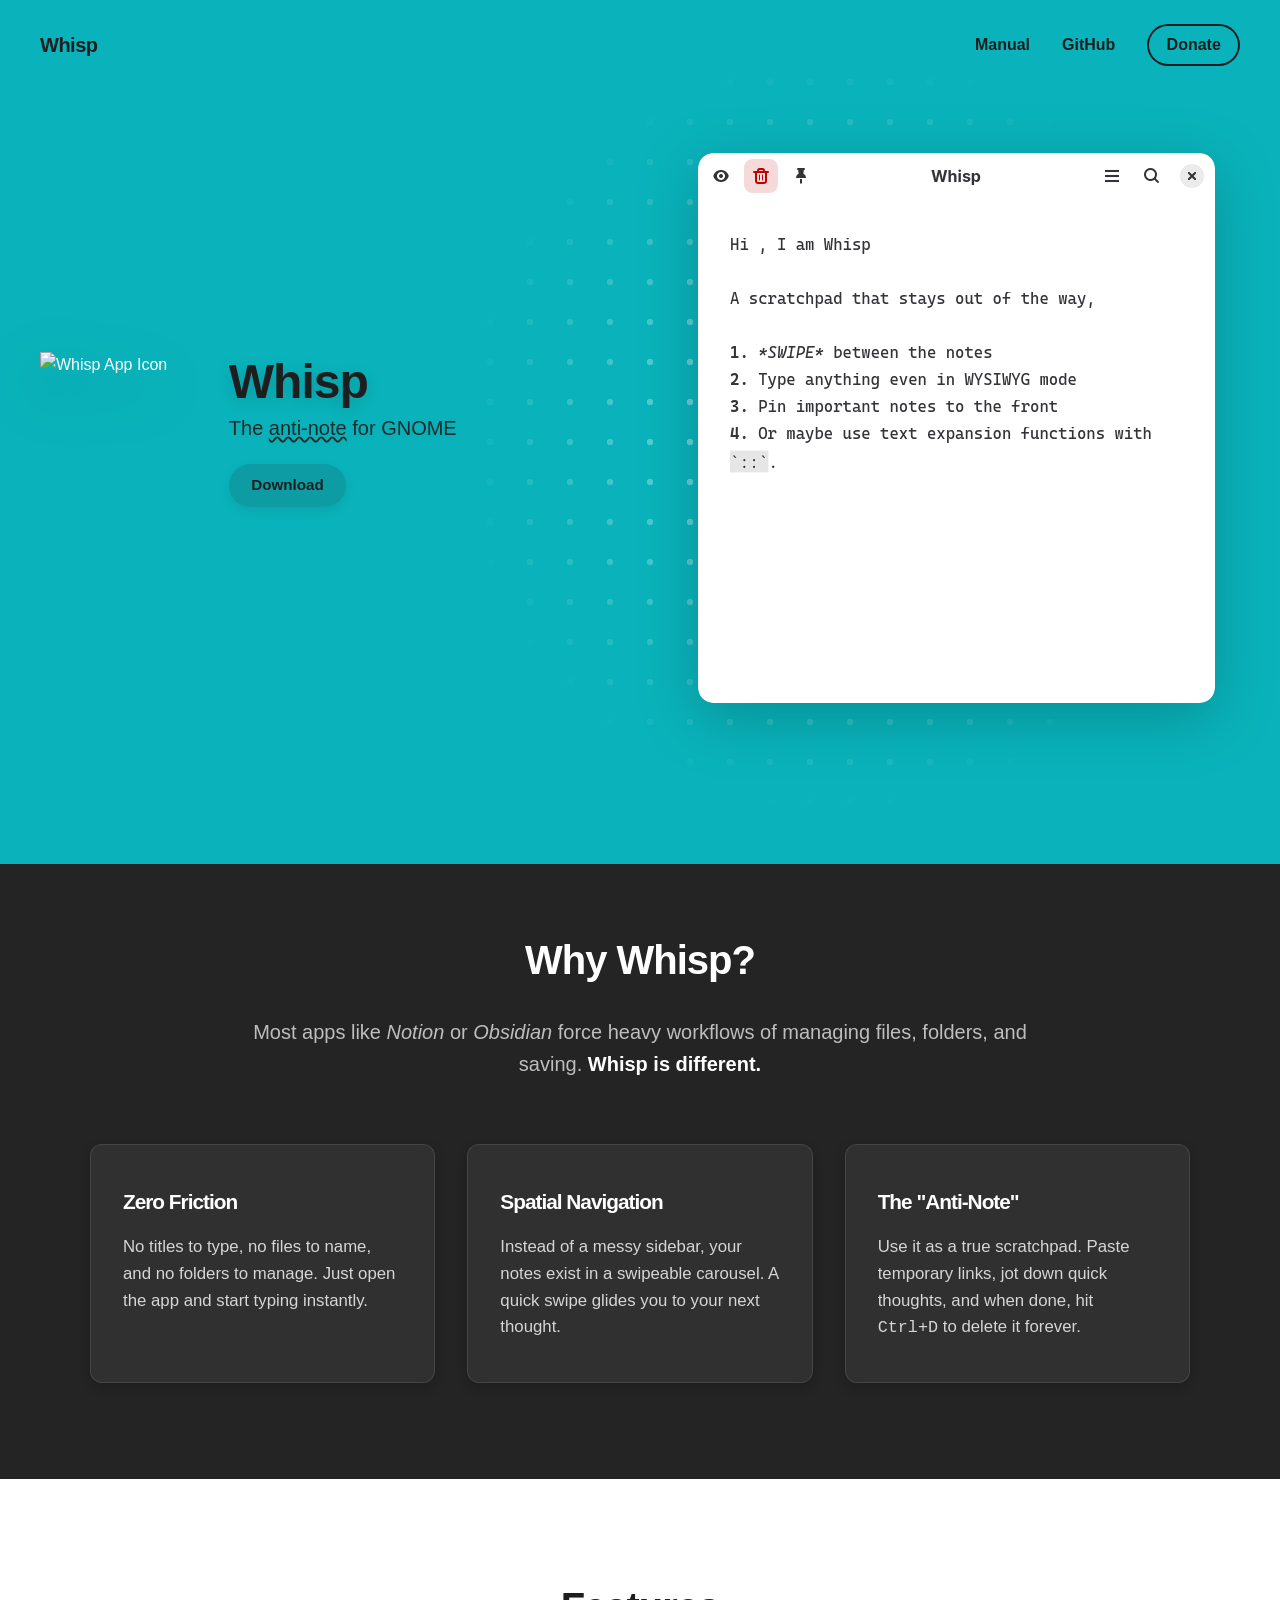
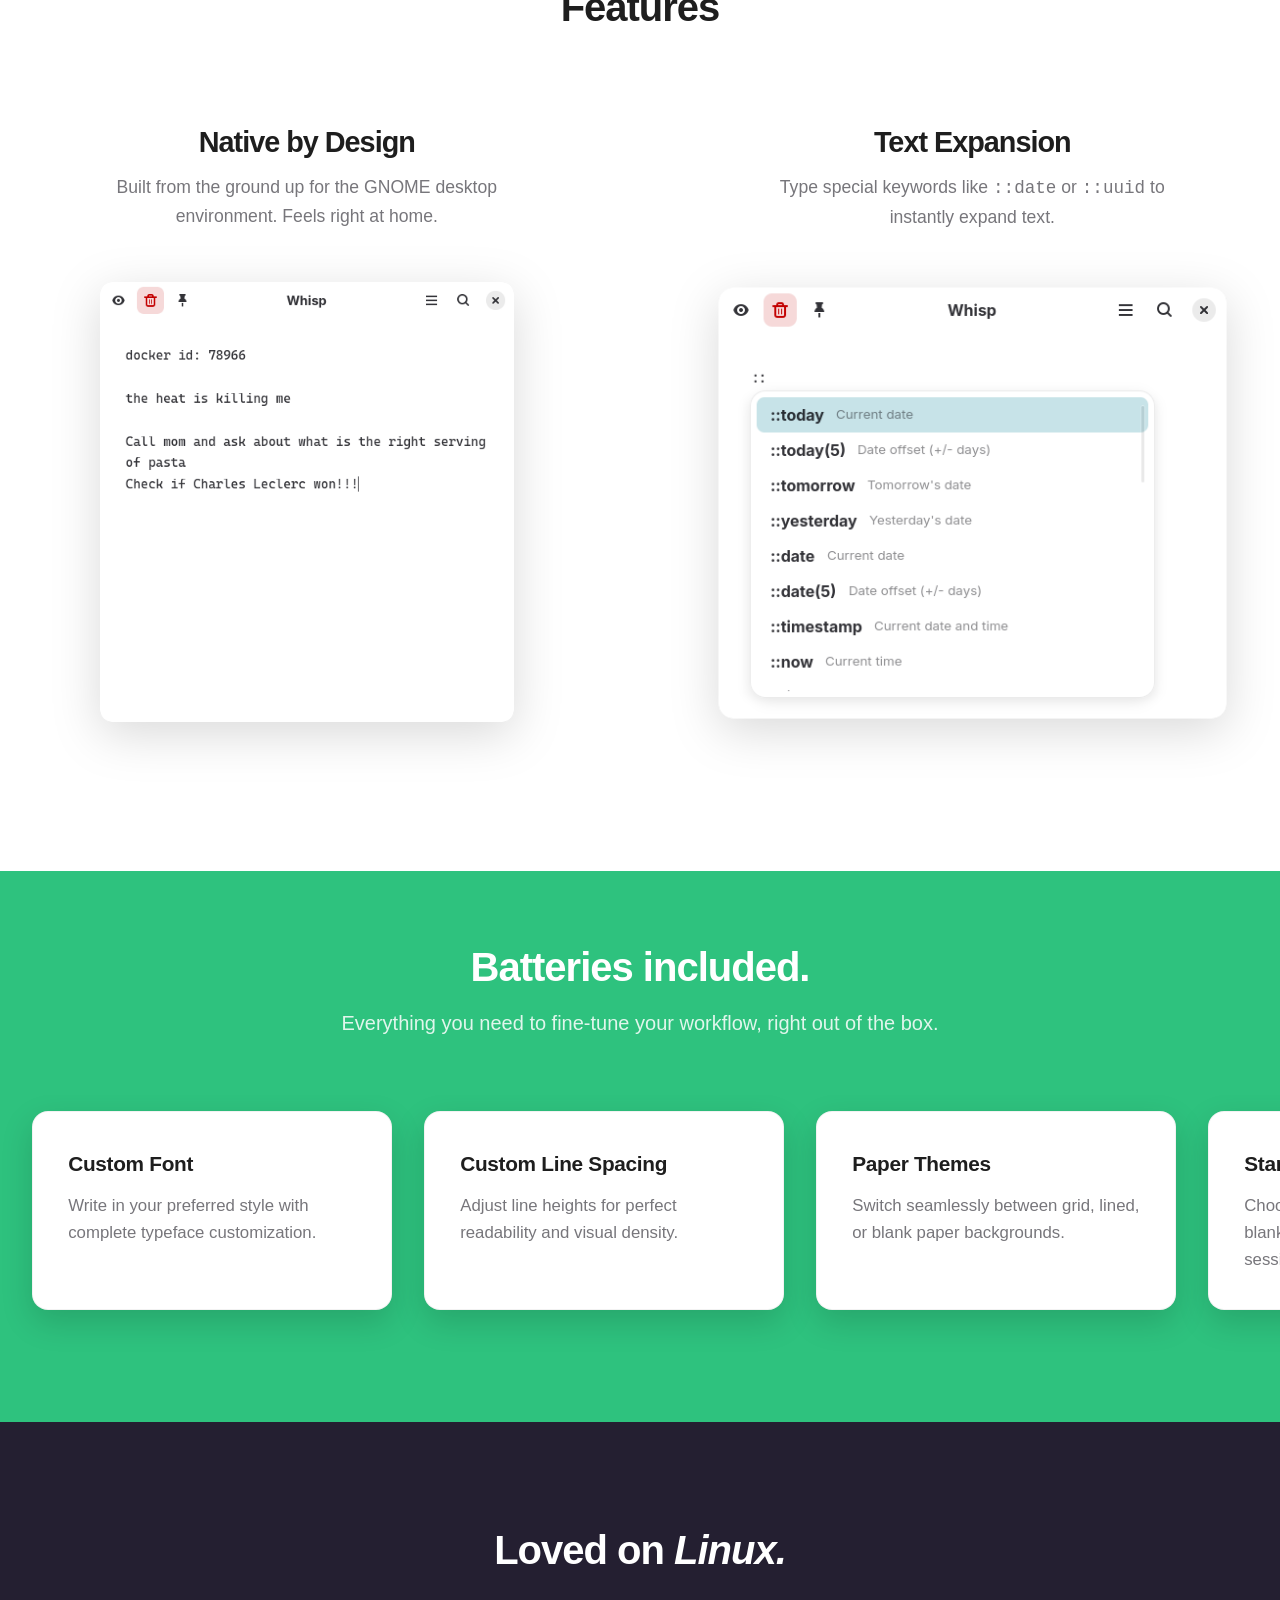
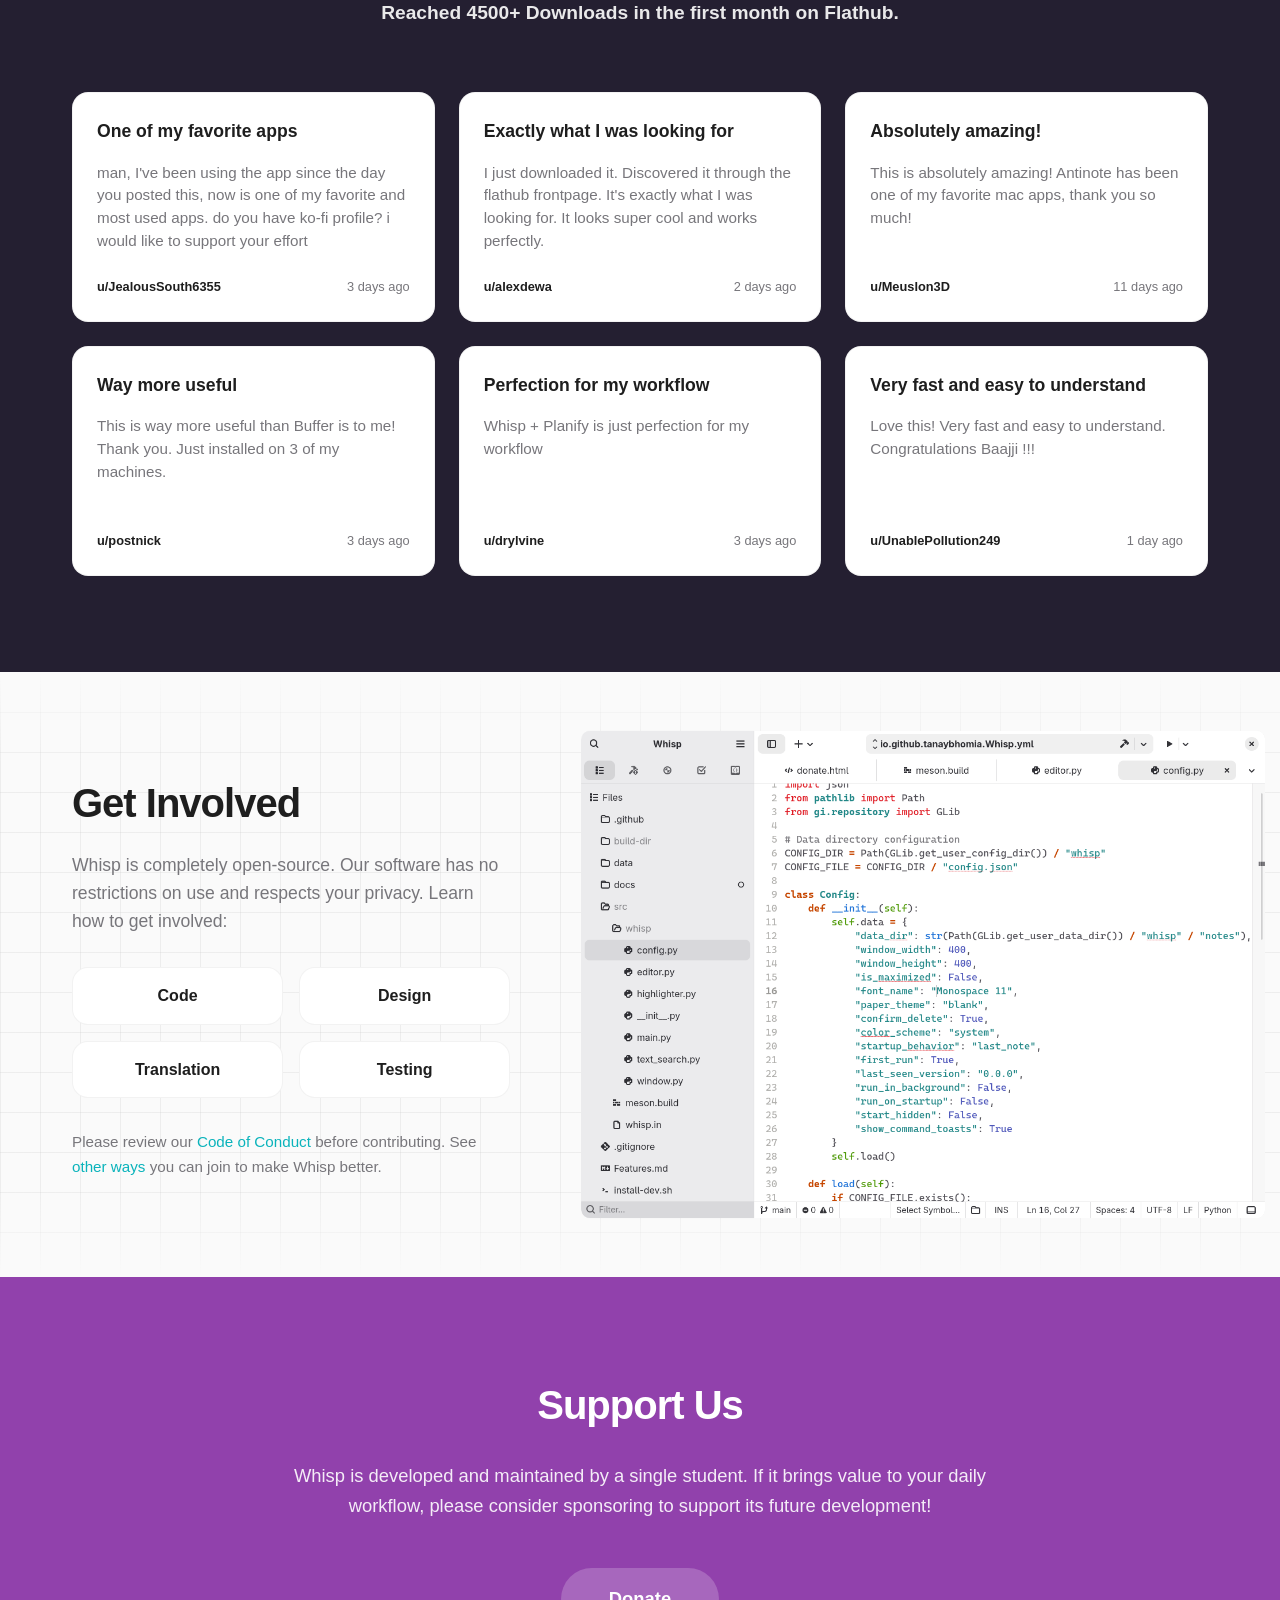
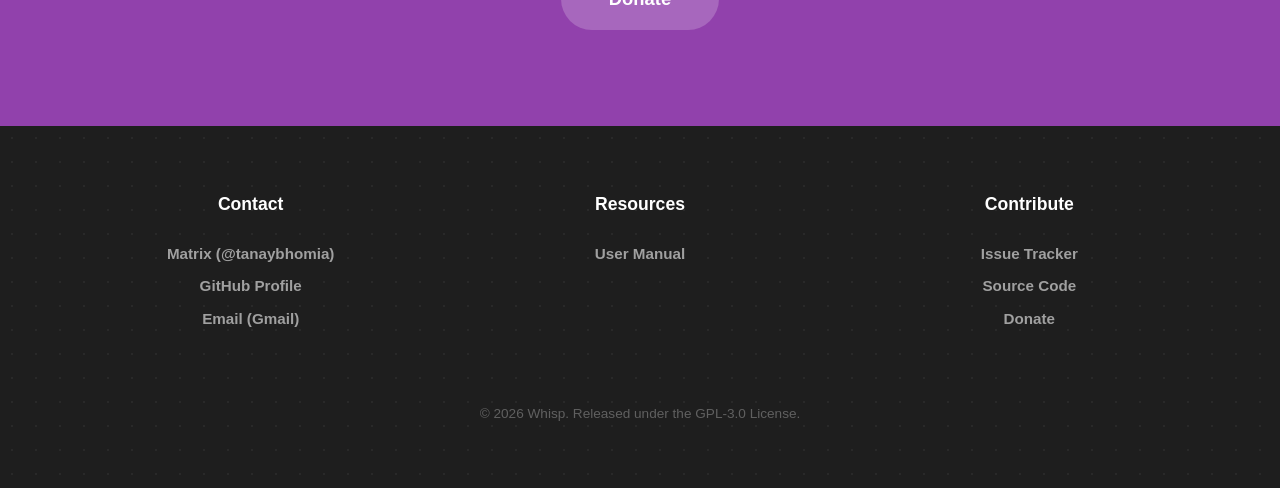
==== commit 462cb523: "website: Added slate mode demo image" ====
--- a/docs/index.html
+++ b/docs/index.html
@@ -596,6 +596,22 @@
                 font-weight: 500;
             }
             @media (max-width: 900px) {
+                .get-involved-section {
+                    grid-template-columns: 1fr;
+                    gap: 3rem;
+                    text-align: center;
+                }
+                .get-involved-content .section-title {
+                    text-align: center;
+                }
+                .get-involved-buttons {
+                    grid-template-columns: 1fr; /* Stack buttons vertically on mobile */
+                }
+                .builder-graphic-img {
+                    transform: scale(1);
+                    max-width: 90vw;
+                }
+                
                 .bento-container {
                     grid-template-columns: 1fr;
                 }
@@ -685,13 +701,23 @@
                     </picture>
                 </div>
 
-                <!-- Feature 2: WYSIWYG Mode -->
+                <!-- Feature 2: Text Expansion -->
                 <div class="feature-item">
-                    <h3 class="feature-item-title">WYSIWYG Mode</h3>
-                    <p class="feature-item-subtitle">Toggle WYSIWYG mode to instantly render your markdown beautifully without saving.</p>
+                    <h3 class="feature-item-title">Text Expansion</h3>
+                    <p class="feature-item-subtitle">Type special keywords like <code>::date</code> or <code>::uuid</code> to instantly expand text.</p>
                     <picture>
-                        <source srcset="assets/WebsiteImages/darkmode/wysiwygmode.png" media="(prefers-color-scheme: dark)">
-                        <img src="assets/WebsiteImages/lightmode/wysiwygmode.png" class="feature-item-img" alt="WYSIWYG Mode">
+                        <source srcset="assets/WebsiteImages/darkmode/textexpansion.png" media="(prefers-color-scheme: dark)">
+                        <img src="assets/WebsiteImages/lightmode/textexpansion.png" class="feature-item-img" alt="Text Expansion">
+                    </picture>
+                </div>
+
+                <!-- Feature 3: Slate Mode -->
+                <div class="feature-item">
+                    <h3 class="feature-item-title">Slate Mode</h3>
+                    <p class="feature-item-subtitle">Enable Slate Mode (Alt+S) for a distraction-free, ultra-minimalist text experience.</p>
+                    <picture>
+                        <source srcset="assets/WebsiteImages/darkmode/slatemode.png" media="(prefers-color-scheme: dark)">
+                        <img src="assets/WebsiteImages/lightmode/slatemode.png" class="feature-item-img" alt="Slate Mode">
                     </picture>
                 </div>
 
@@ -707,13 +733,13 @@
                     </picture>
                 </div>
 
-                <!-- Feature 5: Text Expansion -->
+                <!-- Feature 5: WYSIWYG Mode -->
                 <div class="feature-item">
-                    <h3 class="feature-item-title">Text Expansion</h3>
-                    <p class="feature-item-subtitle">Type special keywords like <code>::date</code> or <code>::uuid</code> to instantly expand text.</p>
+                    <h3 class="feature-item-title">WYSIWYG Mode</h3>
+                    <p class="feature-item-subtitle">Toggle WYSIWYG mode to instantly render your markdown beautifully without saving.</p>
                     <picture>
-                        <source srcset="assets/WebsiteImages/darkmode/textexpansion.png" media="(prefers-color-scheme: dark)">
-                        <img src="assets/WebsiteImages/lightmode/textexpansion.png" class="feature-item-img" alt="Text Expansion">
+                        <source srcset="assets/WebsiteImages/darkmode/wysiwygmode.png" media="(prefers-color-scheme: dark)">
+                        <img src="assets/WebsiteImages/lightmode/wysiwygmode.png" class="feature-item-img" alt="WYSIWYG Mode">
                     </picture>
                 </div>
 
--- a/docs/css/style.css
+++ b/docs/css/style.css
@@ -275,6 +275,15 @@
     z-index: 1;
 }
 
+.donate-grid {
+    display: grid;
+    grid-template-columns: repeat(3, 1fr);
+    max-width: 1200px;
+    margin: 0 auto;
+    gap: 2rem;
+    padding: 0 2rem;
+}
+
 .bg-teal {
     background-color: var(--accent-color);
     color: #ffffff; /* For high contrast on teal */
@@ -748,6 +757,43 @@
     .hero-centered h1 {
         font-size: 2.5rem;
     }
+    
+    .hero-container-side {
+        flex-direction: column;
+        text-align: center;
+        gap: 3rem;
+    }
+
+    .hero-brand-side {
+        flex-direction: column;
+        justify-content: center;
+        gap: 1rem;
+    }
+
+    .hero-titles-side {
+        align-items: center;
+    }
+
+    .hero-actions-side {
+        justify-content: center;
+    }
+
+    .why-whisp-grid {
+        grid-template-columns: 1fr;
+    }
+
+    .donate-grid {
+        grid-template-columns: 1fr;
+    }
+
+    .features-scroll-container {
+        gap: 2rem;
+        padding: 2rem 1rem;
+    }
+    
+    .feature-item-img {
+        max-width: 90vw;
+    }
 }
 
 /* User Manual Styles */
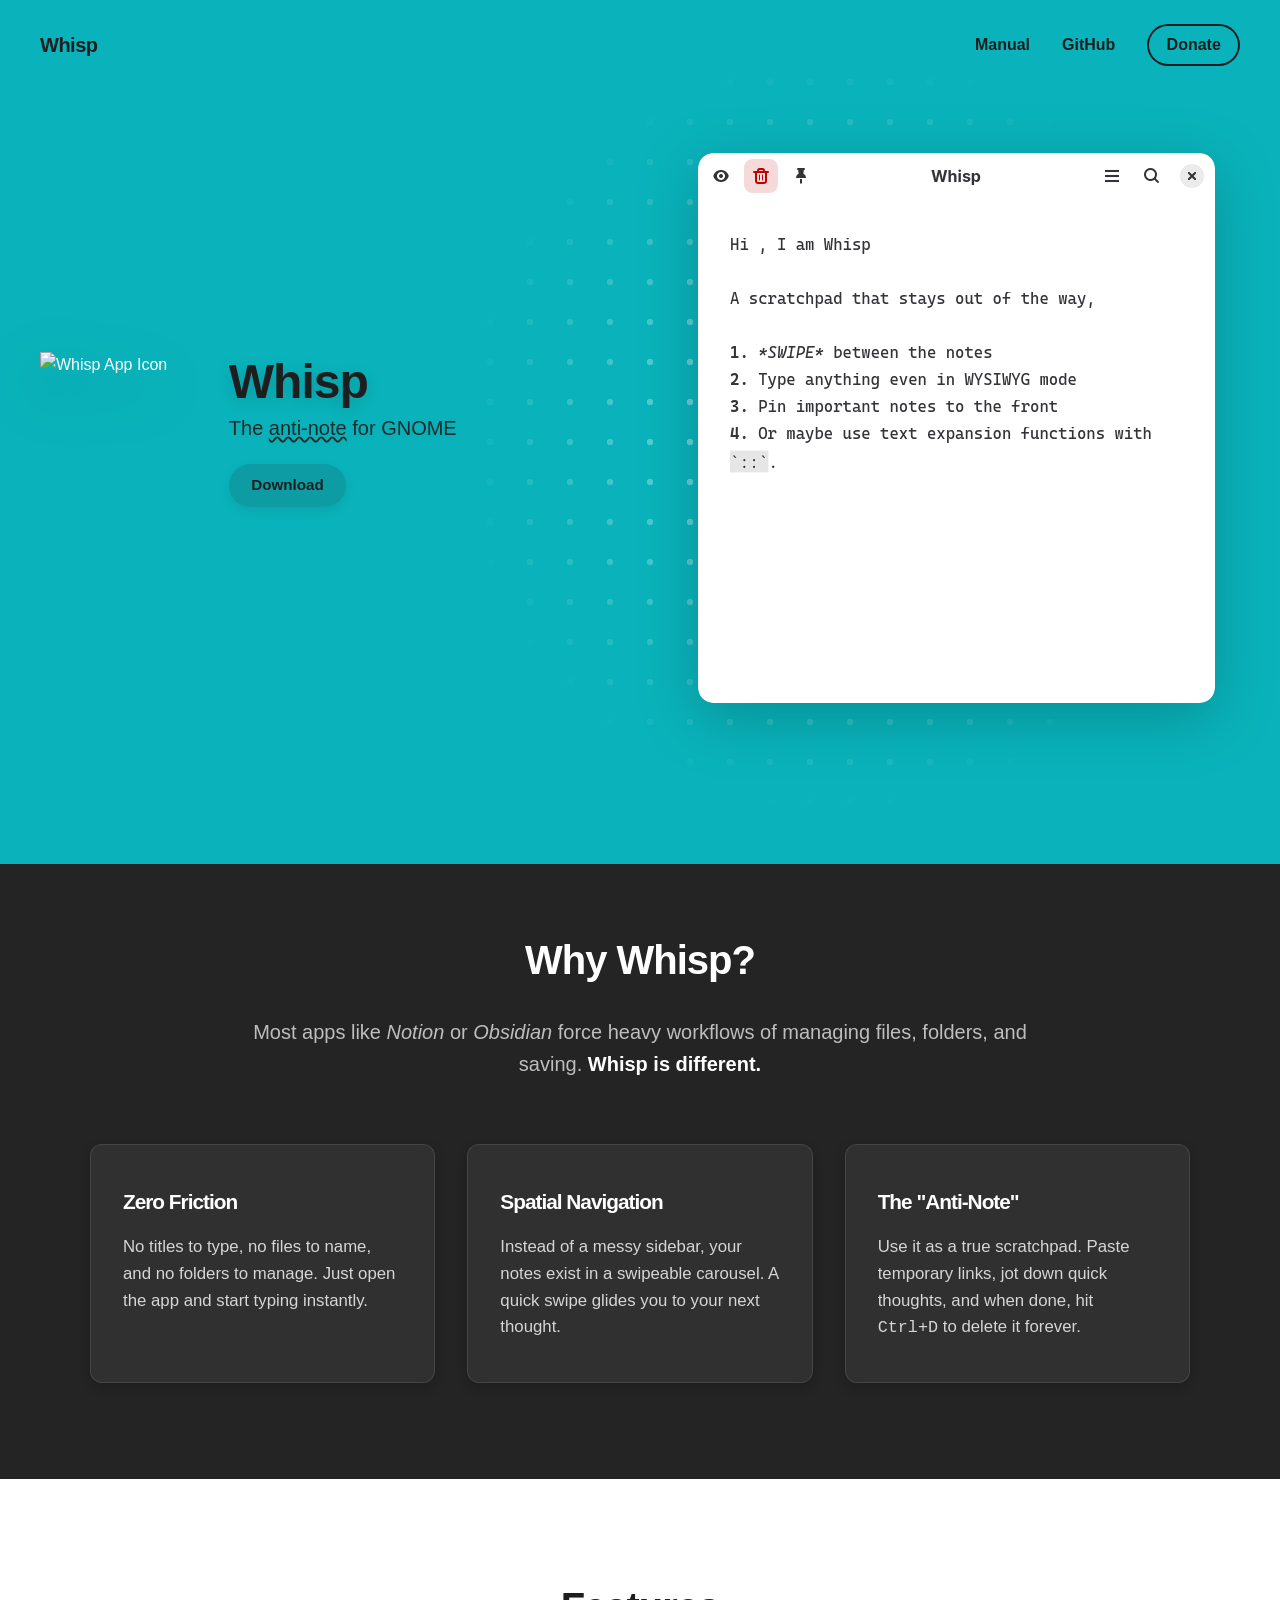
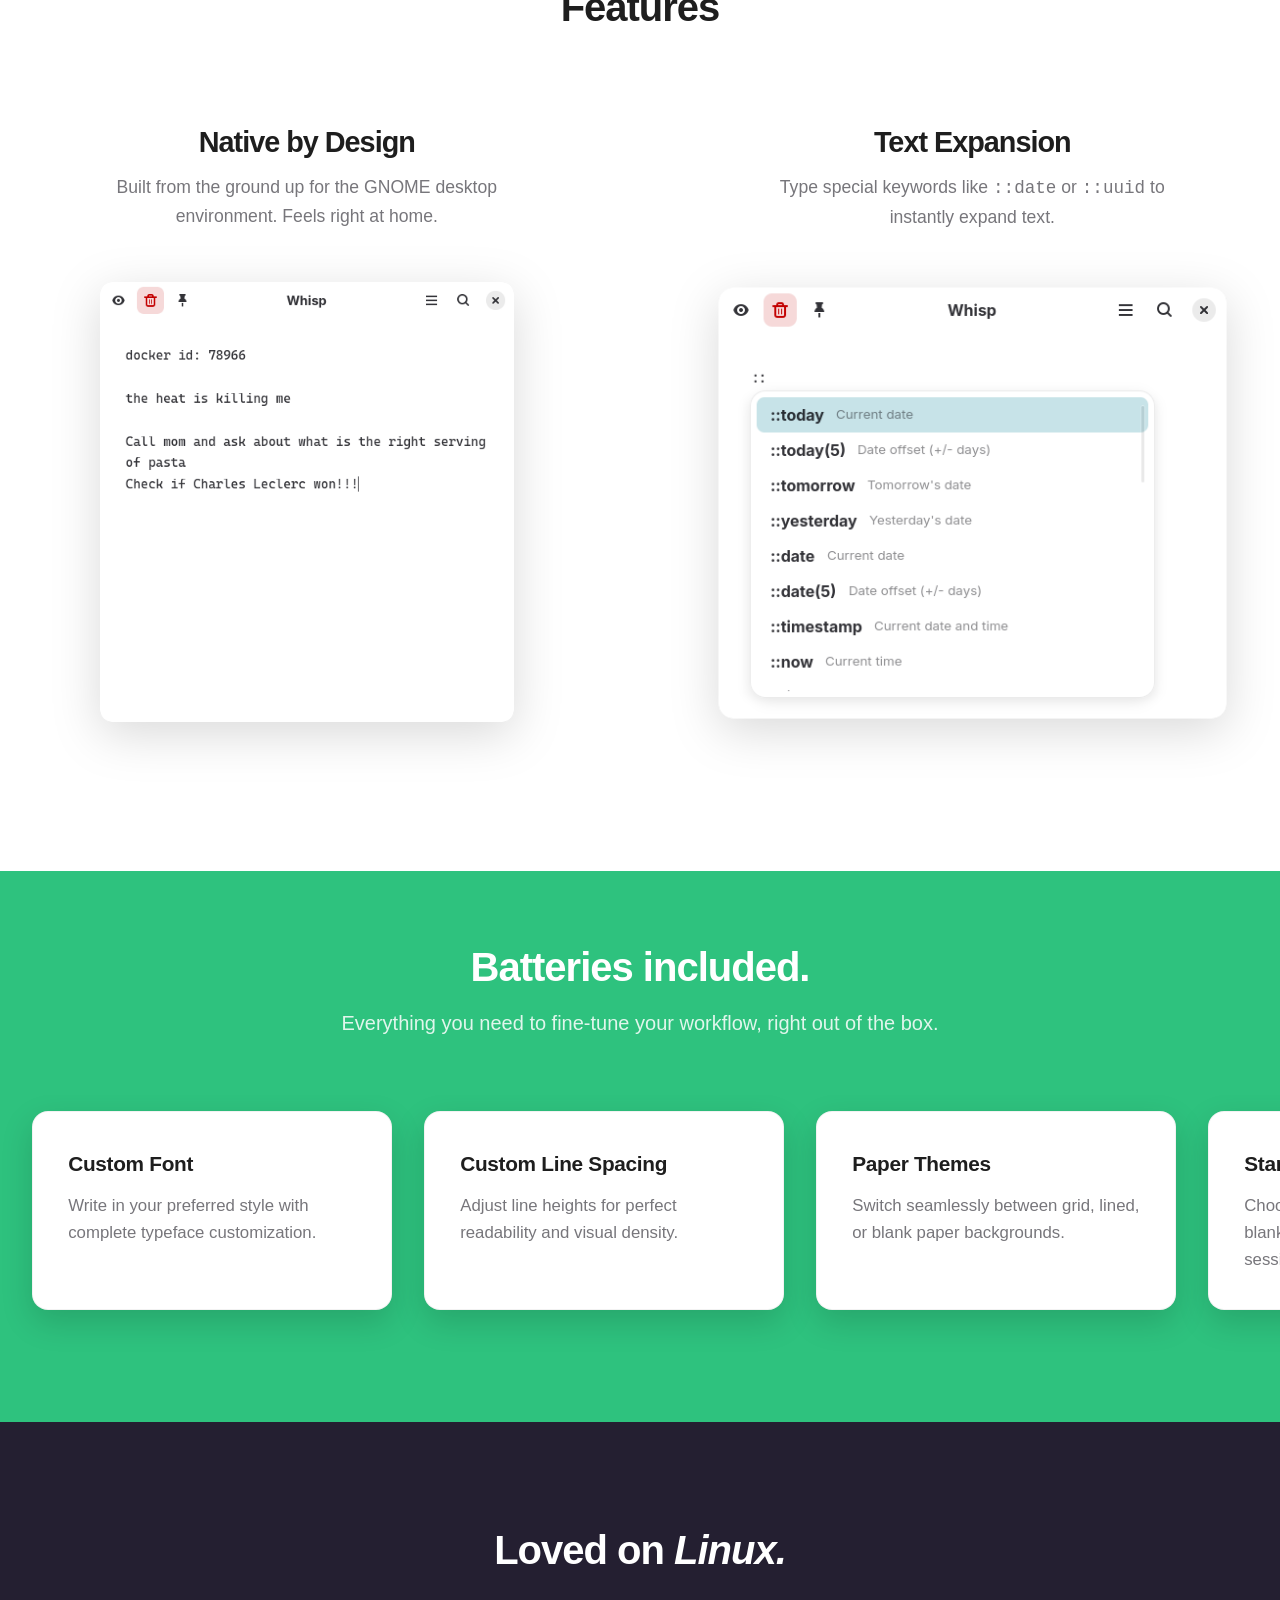
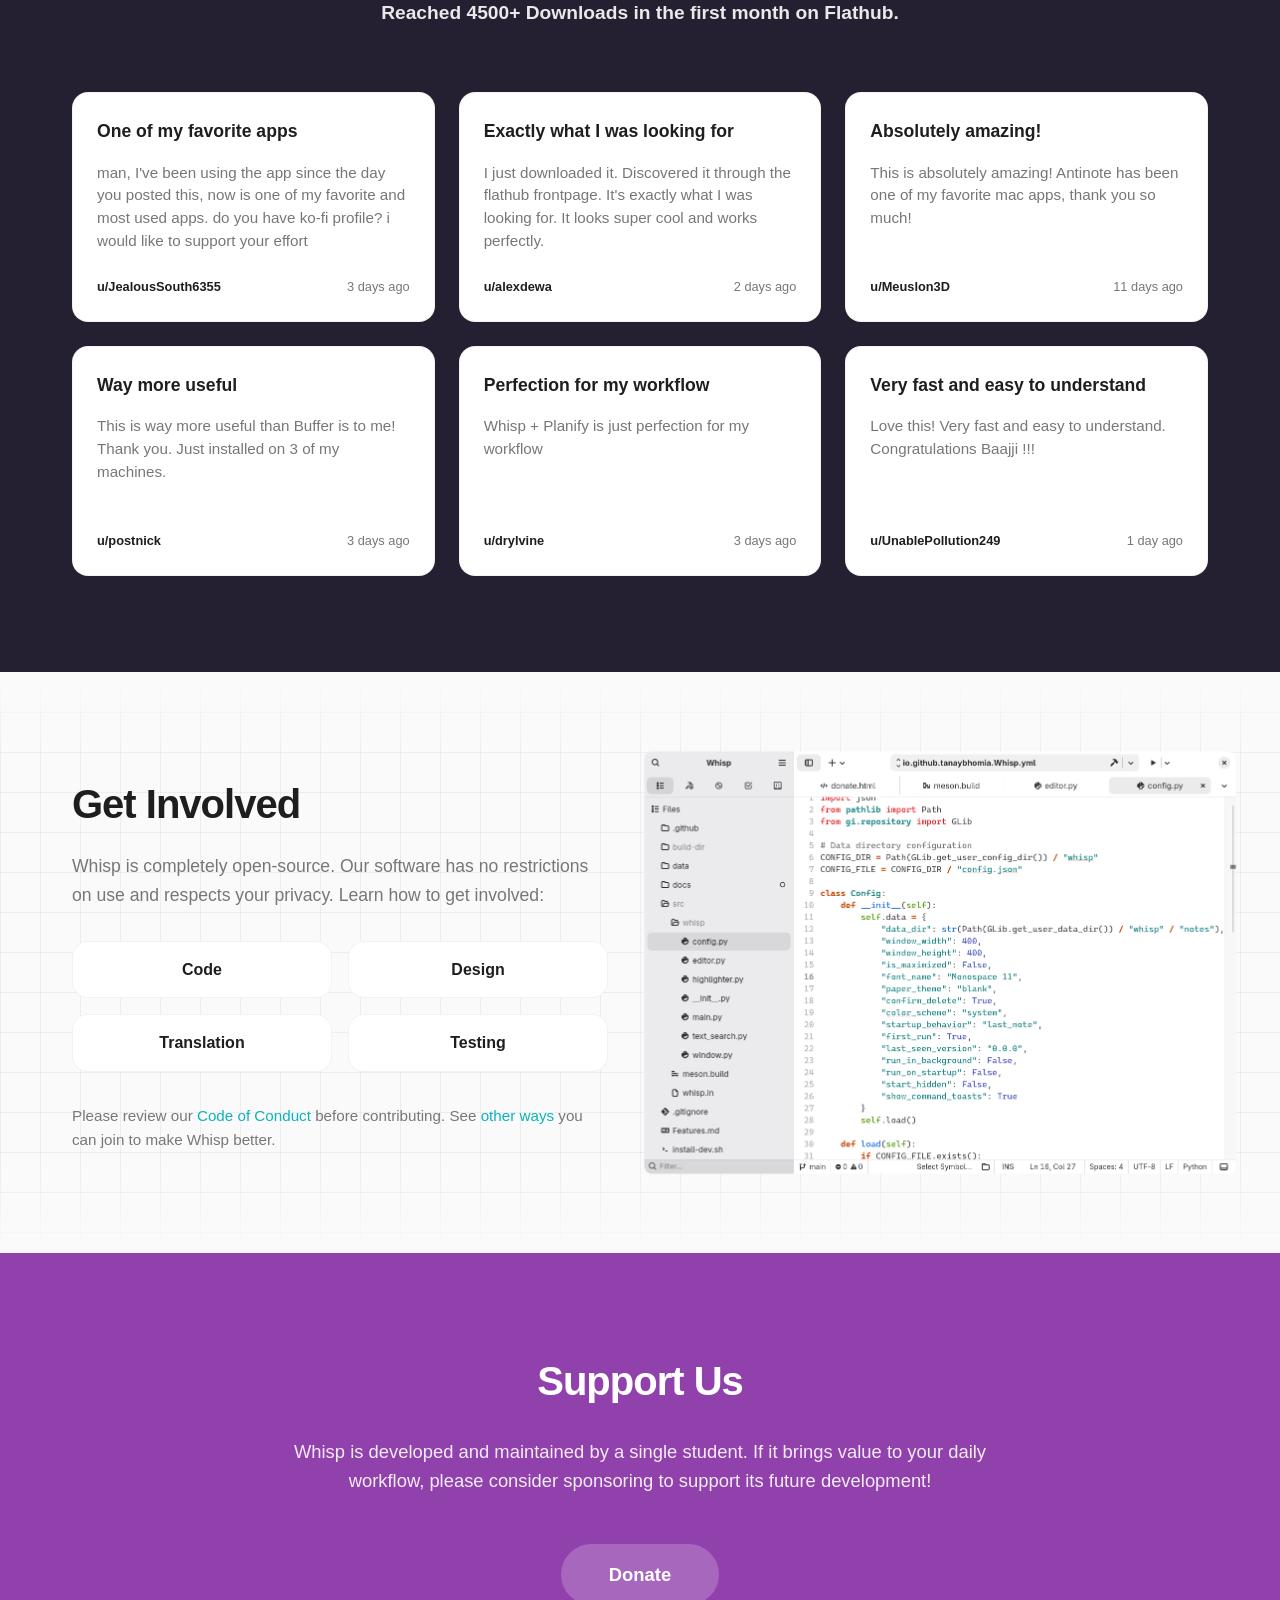
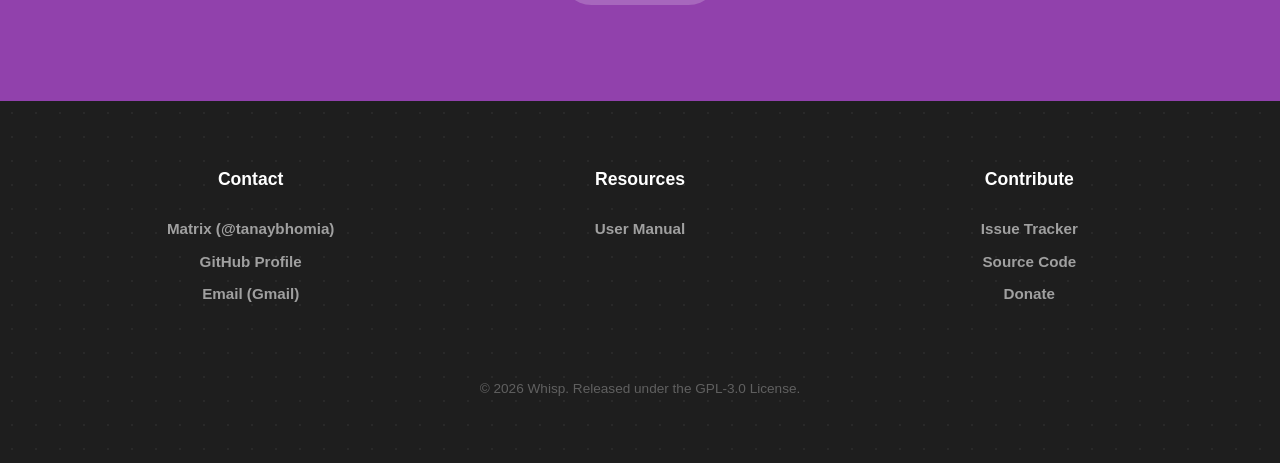
==== commit 17f4200b: "website: small tweaks" ====
--- a/docs/index.html
+++ b/docs/index.html
@@ -328,7 +328,7 @@
                 display: flex;
                 gap: 2rem;
                 width: max-content;
-                animation: cards-marquee-scroll 35s linear infinite;
+                animation: cards-marquee-scroll 20s linear infinite;
                 padding: 0 2rem;
             }
             
@@ -349,14 +349,8 @@
                 flex-shrink: 0; /* Prevent squishing */
                 border: 1px solid var(--card-border);
                 box-shadow: 0 12px 32px rgba(0,0,0,0.15);
-                transition: transform 0.3s ease, box-shadow 0.3s ease;
                 white-space: normal;
                 text-align: left;
-            }
-            
-            .battery-card:hover {
-                transform: translateY(-8px);
-                box-shadow: 0 20px 48px rgba(0,0,0,0.25);
             }
             
             .battery-card-title {
@@ -441,8 +435,8 @@
                 margin: 6rem auto 6rem auto;
                 padding: 0 2rem;
                 display: grid;
-                grid-template-columns: 1fr 1.3fr; /* Slightly wider graphic side */
-                gap: 8rem; /* Even larger gap */
+                grid-template-columns: 1fr 1fr;
+                gap: 4rem;
                 align-items: center;
             }
             .get-involved-content {
@@ -508,7 +502,7 @@
             /* Builder Graphic Styling */
             .builder-graphic-img {
                 width: 100%;
-                transform: scale(1.25); /* Forces visual enlargement regardless of flex constraints */
+                transform: scale(1.15); /* Gently scales up while maintaining center */
                 transform-origin: center center;
                 display: block;
             }
--- a/docs/css/style.css
+++ b/docs/css/style.css
@@ -23,12 +23,18 @@
     box-sizing: border-box;
 }
 
+@keyframes initialFadeIn {
+    from { opacity: 0; }
+    to { opacity: 1; }
+}
+
 body {
     background-color: var(--window-bg);
     color: var(--text-primary);
     font-family: var(--font-primary);
     line-height: 1.6;
     -webkit-font-smoothing: antialiased;
+    animation: initialFadeIn 0.4s ease-out forwards;
 }
 
 h1, h2, h3 {
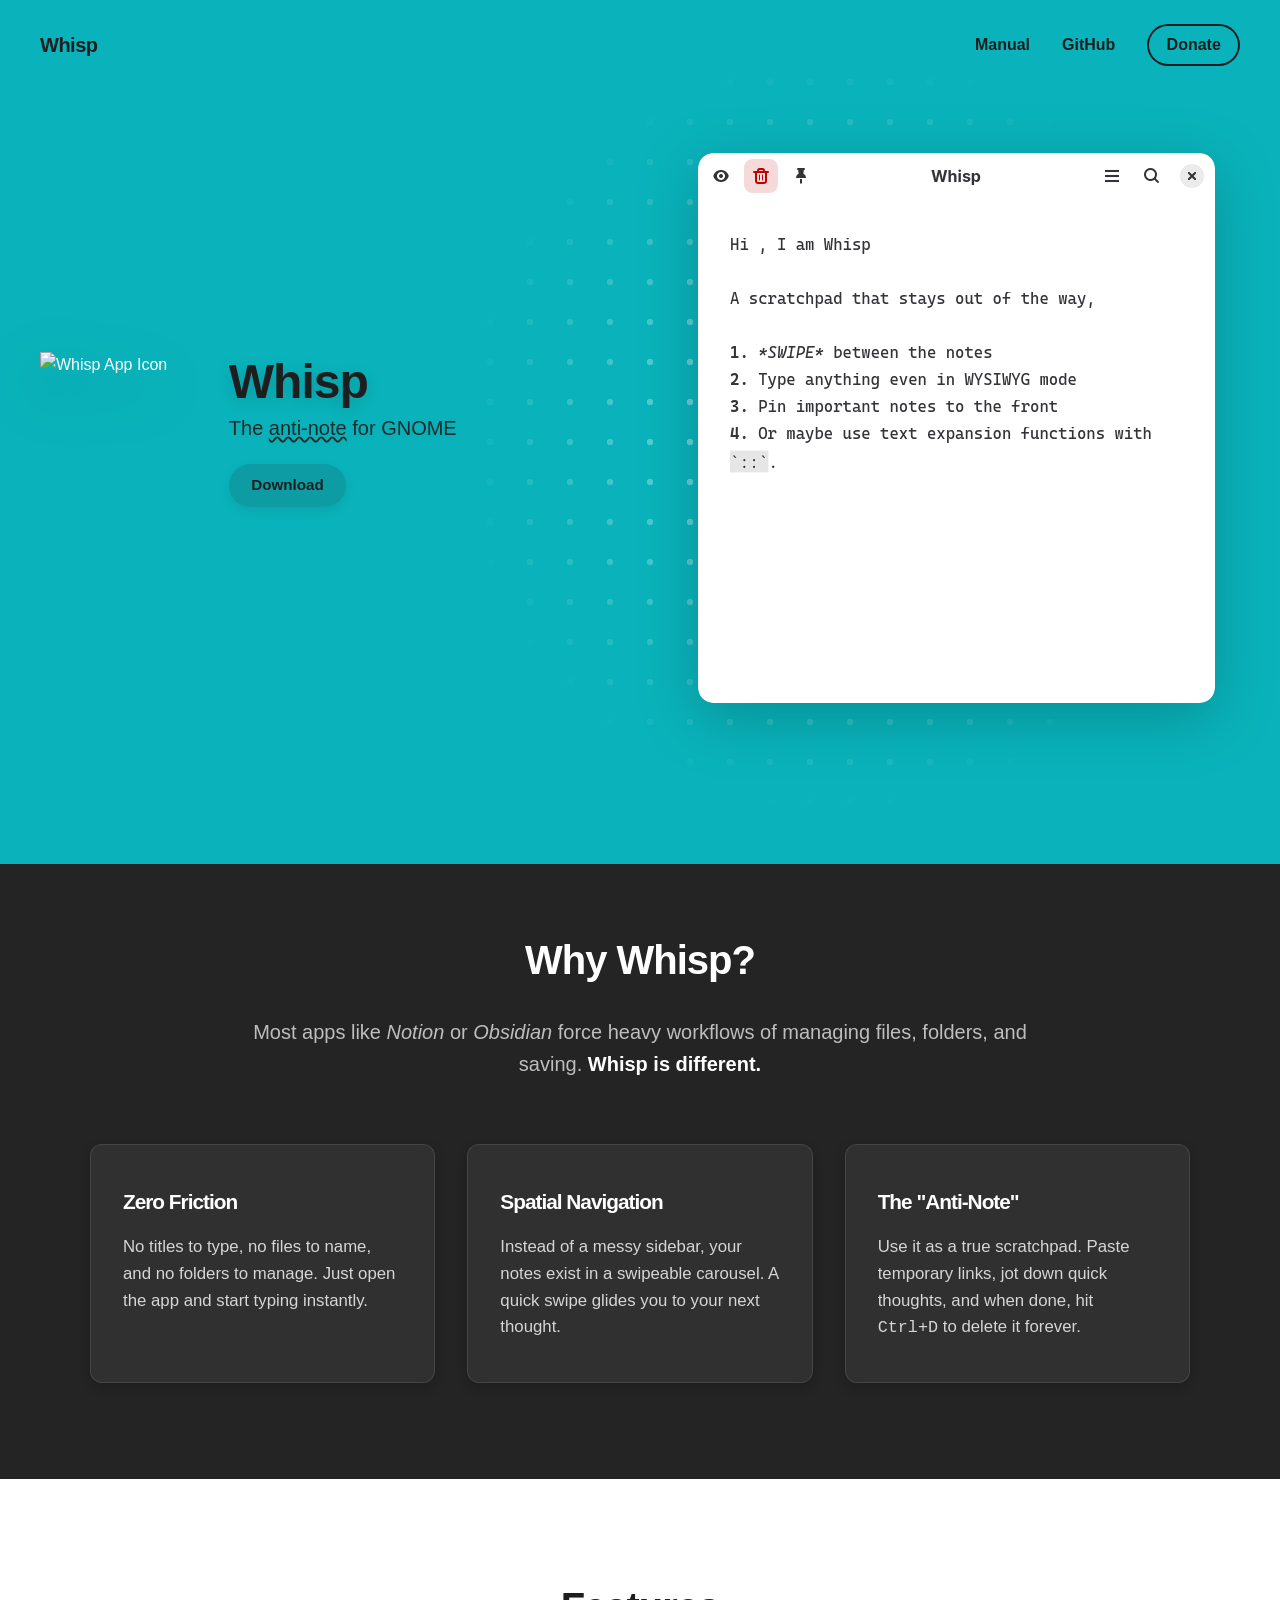
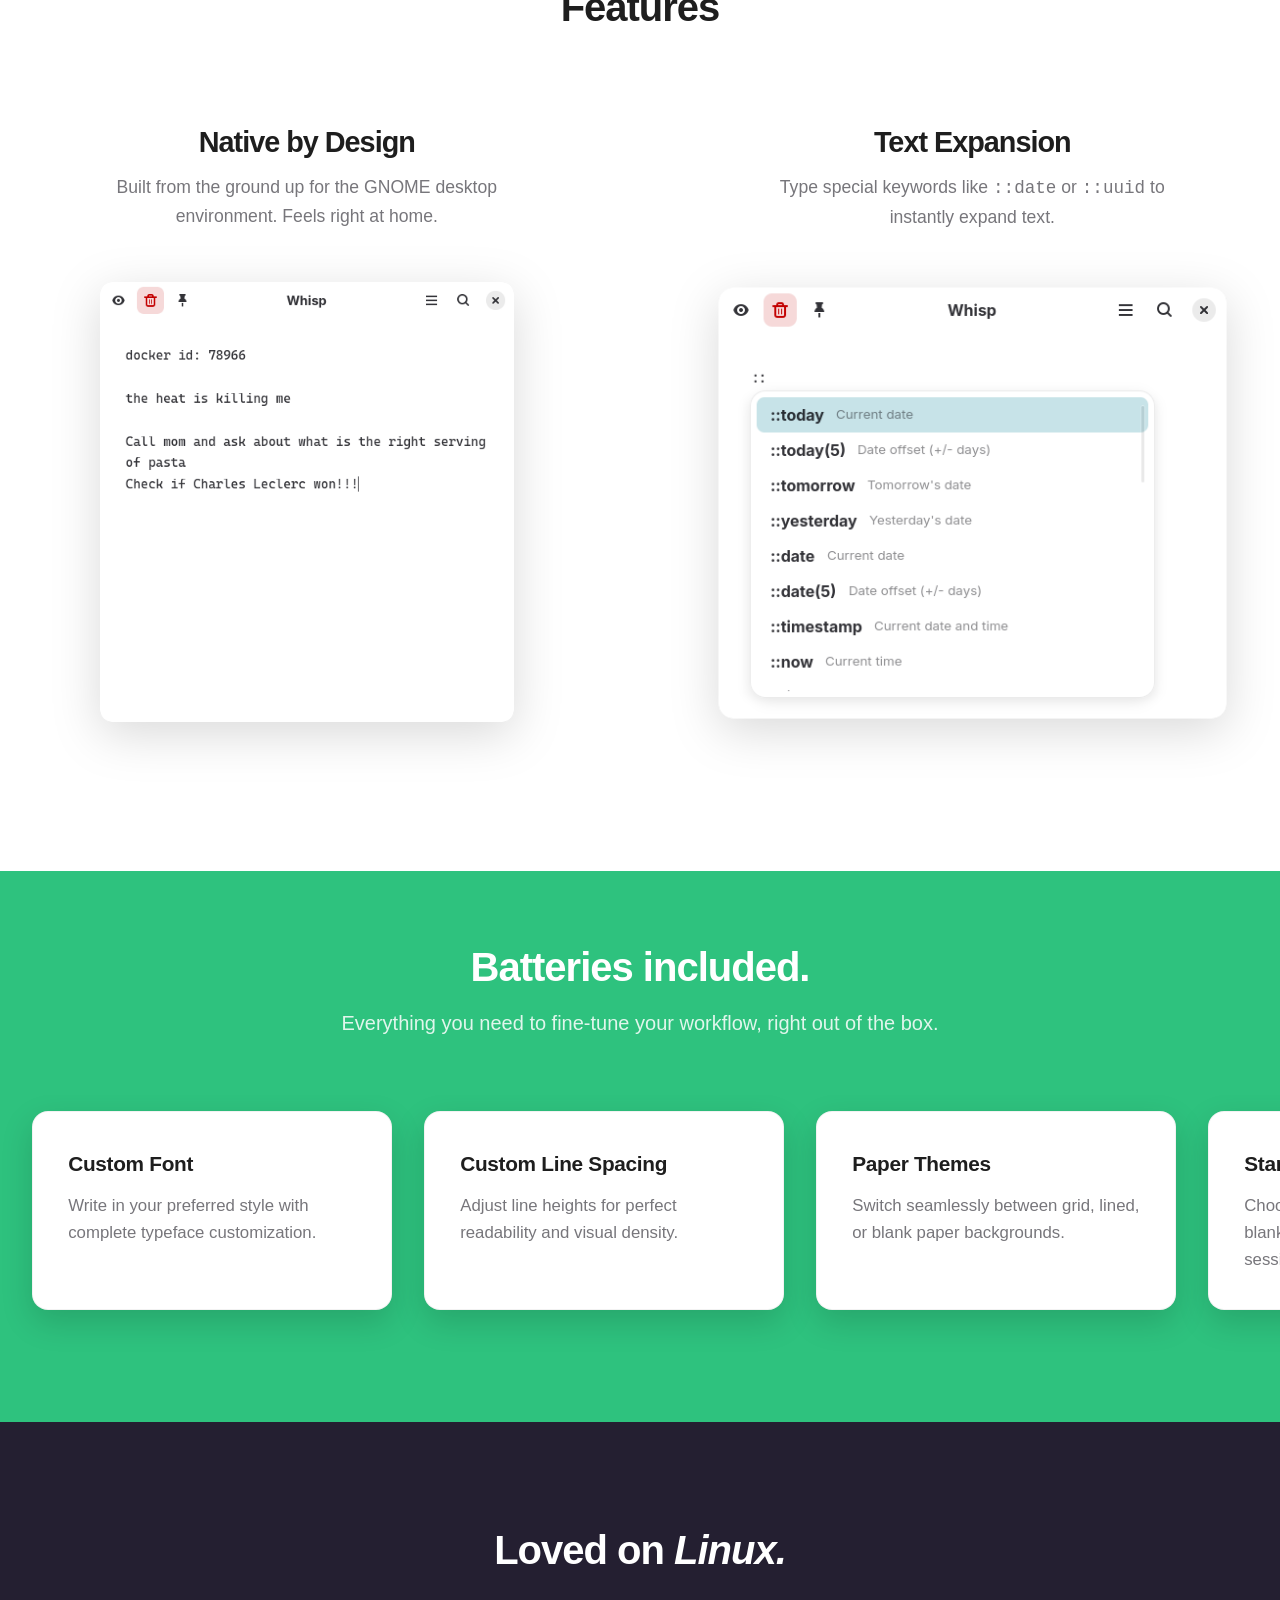
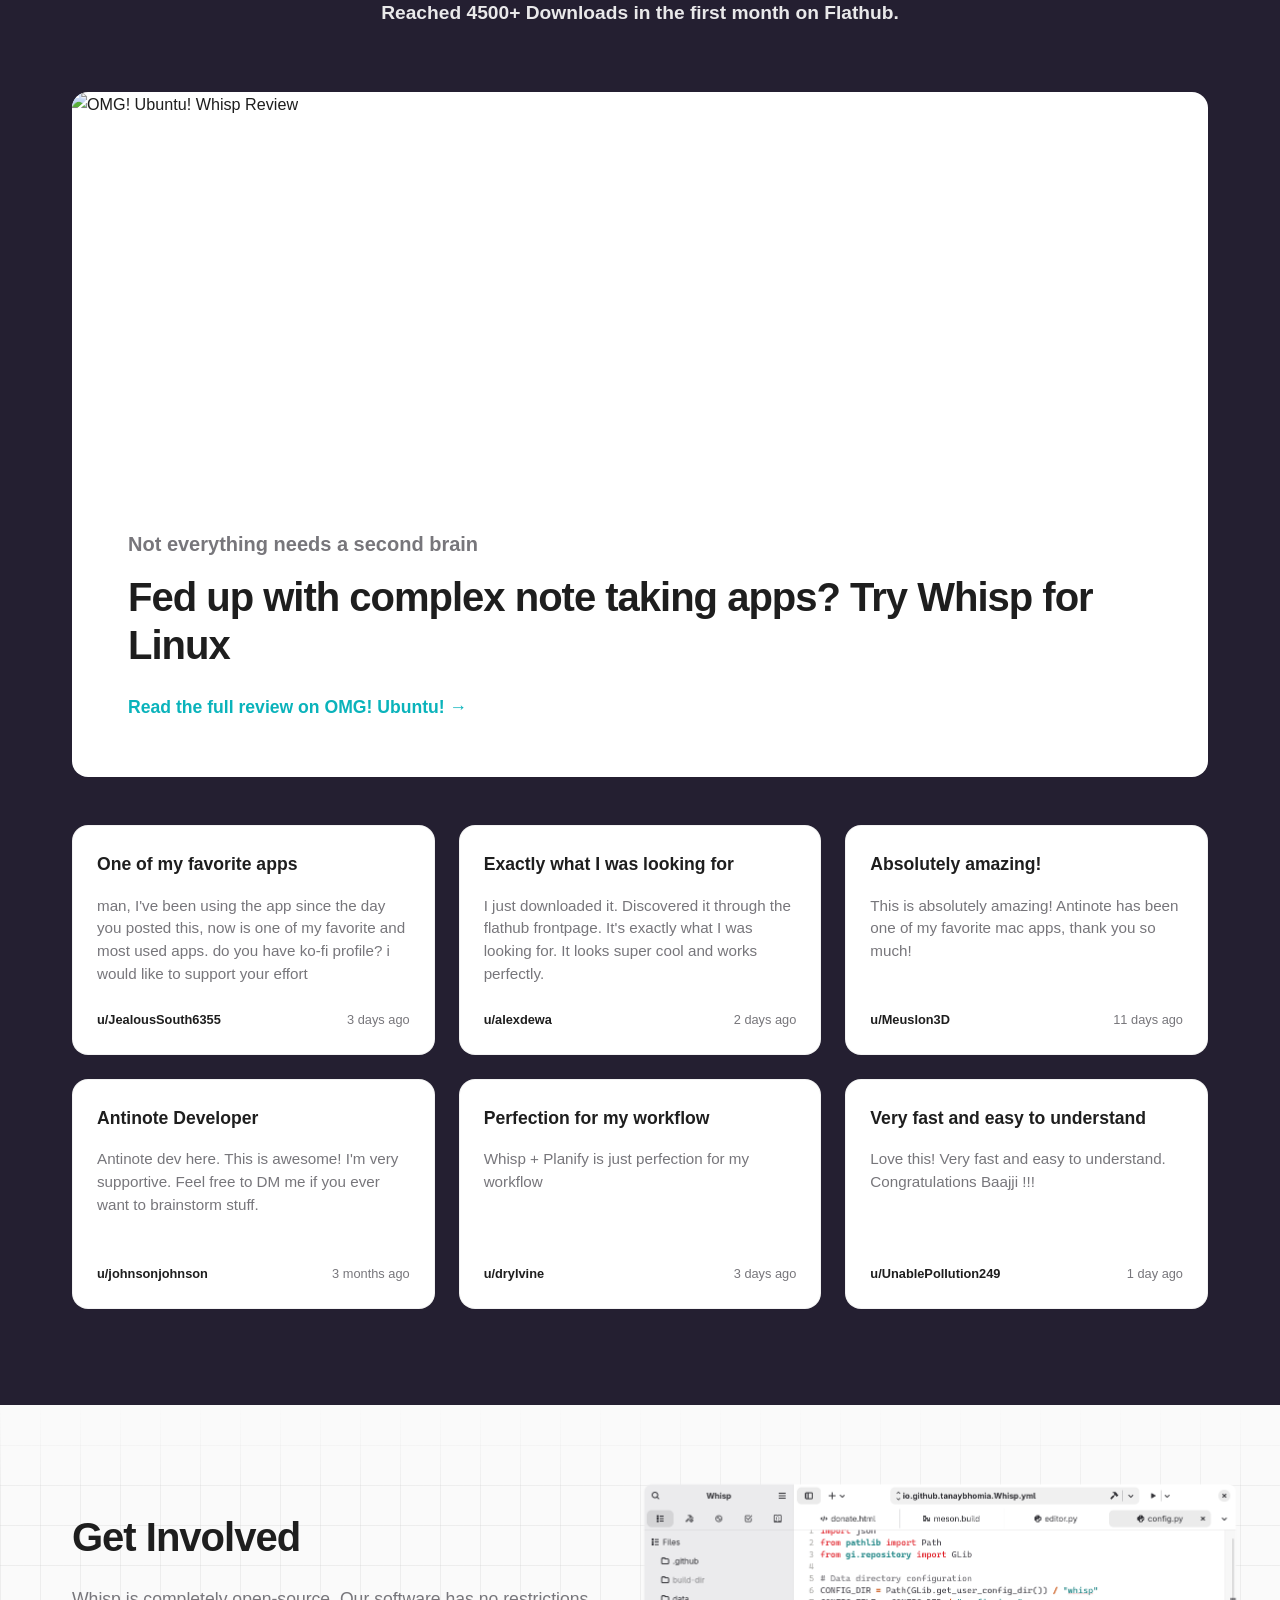
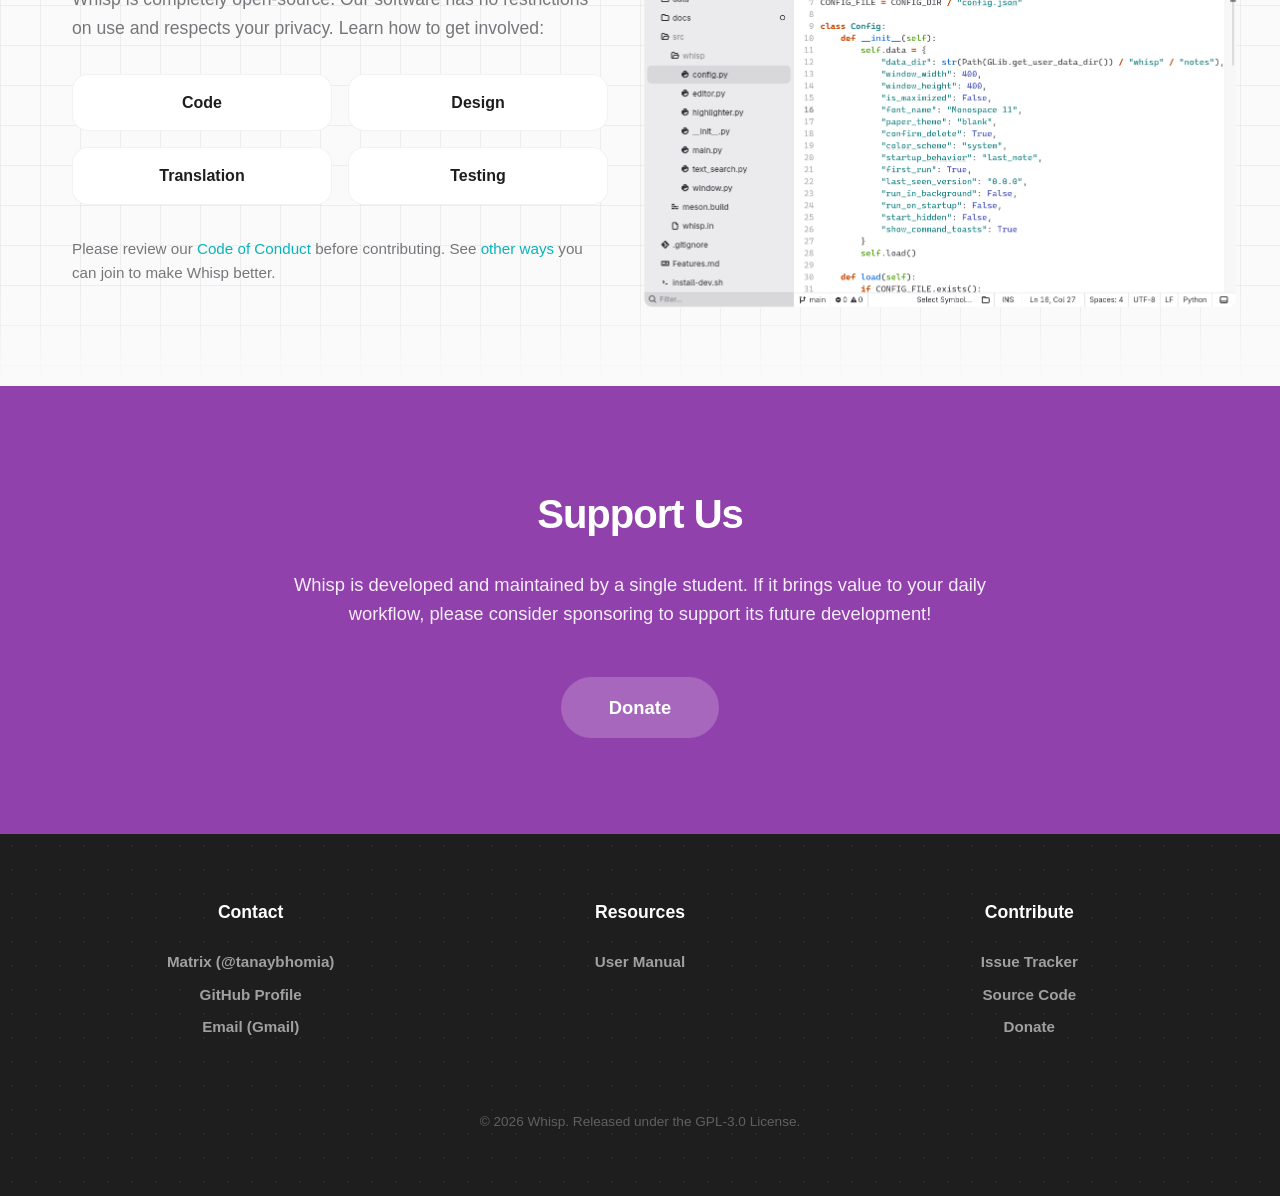
==== commit 45ce0b1b: "Merge branch 'tanaybhomia:main' into main" ====
--- a/docs/index.html
+++ b/docs/index.html
@@ -831,6 +831,54 @@
                     Reached <strong>4500+</strong> Downloads in the first <strong>month</strong> on Flathub.
                 </div>
 
+                <style>
+                    .featured-press-card {
+                        display: flex;
+                        flex-direction: column;
+                        background: var(--card-bg);
+                        border: none;
+                        border-radius: 16px;
+                        margin-bottom: 3rem;
+                        text-decoration: none;
+                        color: inherit;
+                        overflow: hidden;
+                        transform: translateZ(0); /* Hardware acceleration fix for corner bleed */
+                    }
+                    .featured-press-header {
+                        width: 100%;
+                        height: 380px;
+                        overflow: hidden;
+                    }
+                    .featured-press-header img {
+                        width: 100%;
+                        height: 100%;
+                        object-fit: cover;
+                        object-position: center 0%;
+                        transform: scale(1.01); /* Push image slightly past clipping mask to fix sub-pixel white borders */
+                    }
+                    .featured-press-content {
+                        padding: 3.5rem;
+                        display: flex;
+                        flex-direction: column;
+                        gap: 1.5rem;
+                    }
+                </style>
+                <!-- Featured Press Card -->
+                <a href="https://www.omgubuntu.co.uk/2026/06/whisp-linux-scratchpad" target="_blank" class="featured-press-card">
+                    <div class="featured-press-header">
+                        <img src="https://www.omgubuntu.co.uk/wp-content/uploads/2026/06/whisp.webp" alt="OMG! Ubuntu! Whisp Review">
+                    </div>
+                    <div class="featured-press-content">
+                        <div style="display: flex; flex-direction: column; gap: 0.8rem;">
+                            <span style="font-size: 1.25rem; font-weight: 600; color: var(--text-secondary);">Not everything needs a second brain</span>
+                            <h3 style="margin: 0; font-size: 2.5rem; font-weight: 800; color: var(--text-primary); line-height: 1.2; letter-spacing: -1px;">Fed up with complex note taking apps? Try Whisp for Linux</h3>
+                        </div>
+                        <div style="font-size: 1.1rem; font-weight: 600; color: var(--accent-color);">
+                            Read the full review on OMG! Ubuntu! &rarr;
+                        </div>
+                    </div>
+                </a>
+
             <div class="reviews-grid">
                 <!-- Review Card 1 -->
                 <div class="review-card">
@@ -864,11 +912,11 @@
 
                 <!-- Review Card 4 -->
                 <div class="review-card">
-                    <h4>Way more useful</h4>
-                    <p>This is way more useful than Buffer is to me! Thank you. Just installed on 3 of my machines.</p>
+                    <h4>Antinote Developer</h4>
+                    <p>Antinote dev here. This is awesome! I'm very supportive. Feel free to DM me if you ever want to brainstorm stuff.</p>
                     <div class="review-meta">
-                        <span class="reviewer">u/postnick</span>
-                        <span class="date">3 days ago</span>
+                        <span class="reviewer">u/johnsonjohnson</span>
+                        <span class="date">3 months ago</span>
                     </div>
                 </div>
 
--- a/docs/css/style.css
+++ b/docs/css/style.css
@@ -287,7 +287,6 @@
     max-width: 1200px;
     margin: 0 auto;
     gap: 2rem;
-    padding: 0 2rem;
 }
 
 .bg-teal {
@@ -959,7 +958,6 @@
 .nav-links a:hover,
 .nav-links a.active {
     color: var(--accent-color);
-    font-weight: 600;
 }
 .manual-content {
     flex: 1;
@@ -1191,7 +1189,7 @@
 /* System Dark Mode (GNOME Libadwaita) */
 .sponsor-section, .support-section {
     background-color: #9141ac; /* GNOME Purple 3 for Light Mode */
-    padding: 6rem 0;
+    padding: 6rem 2rem;
     color: white;
 }
 
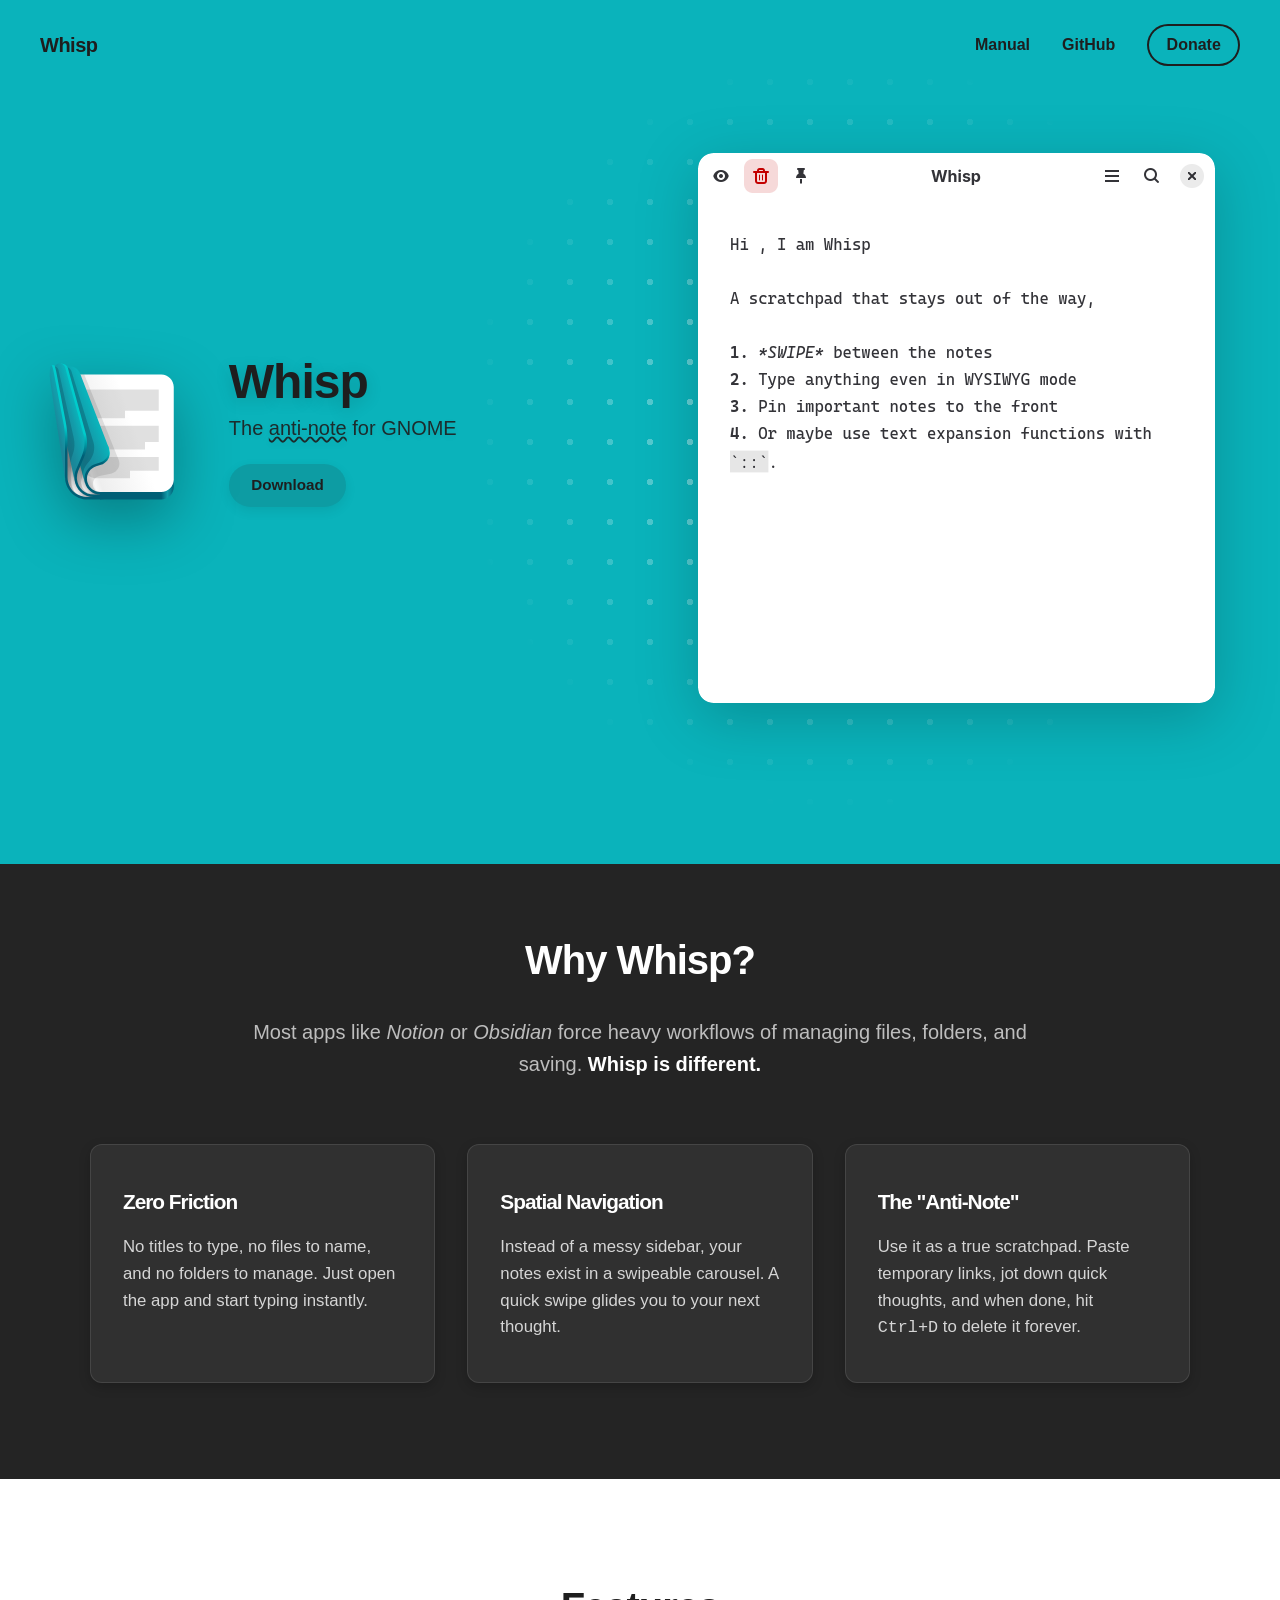
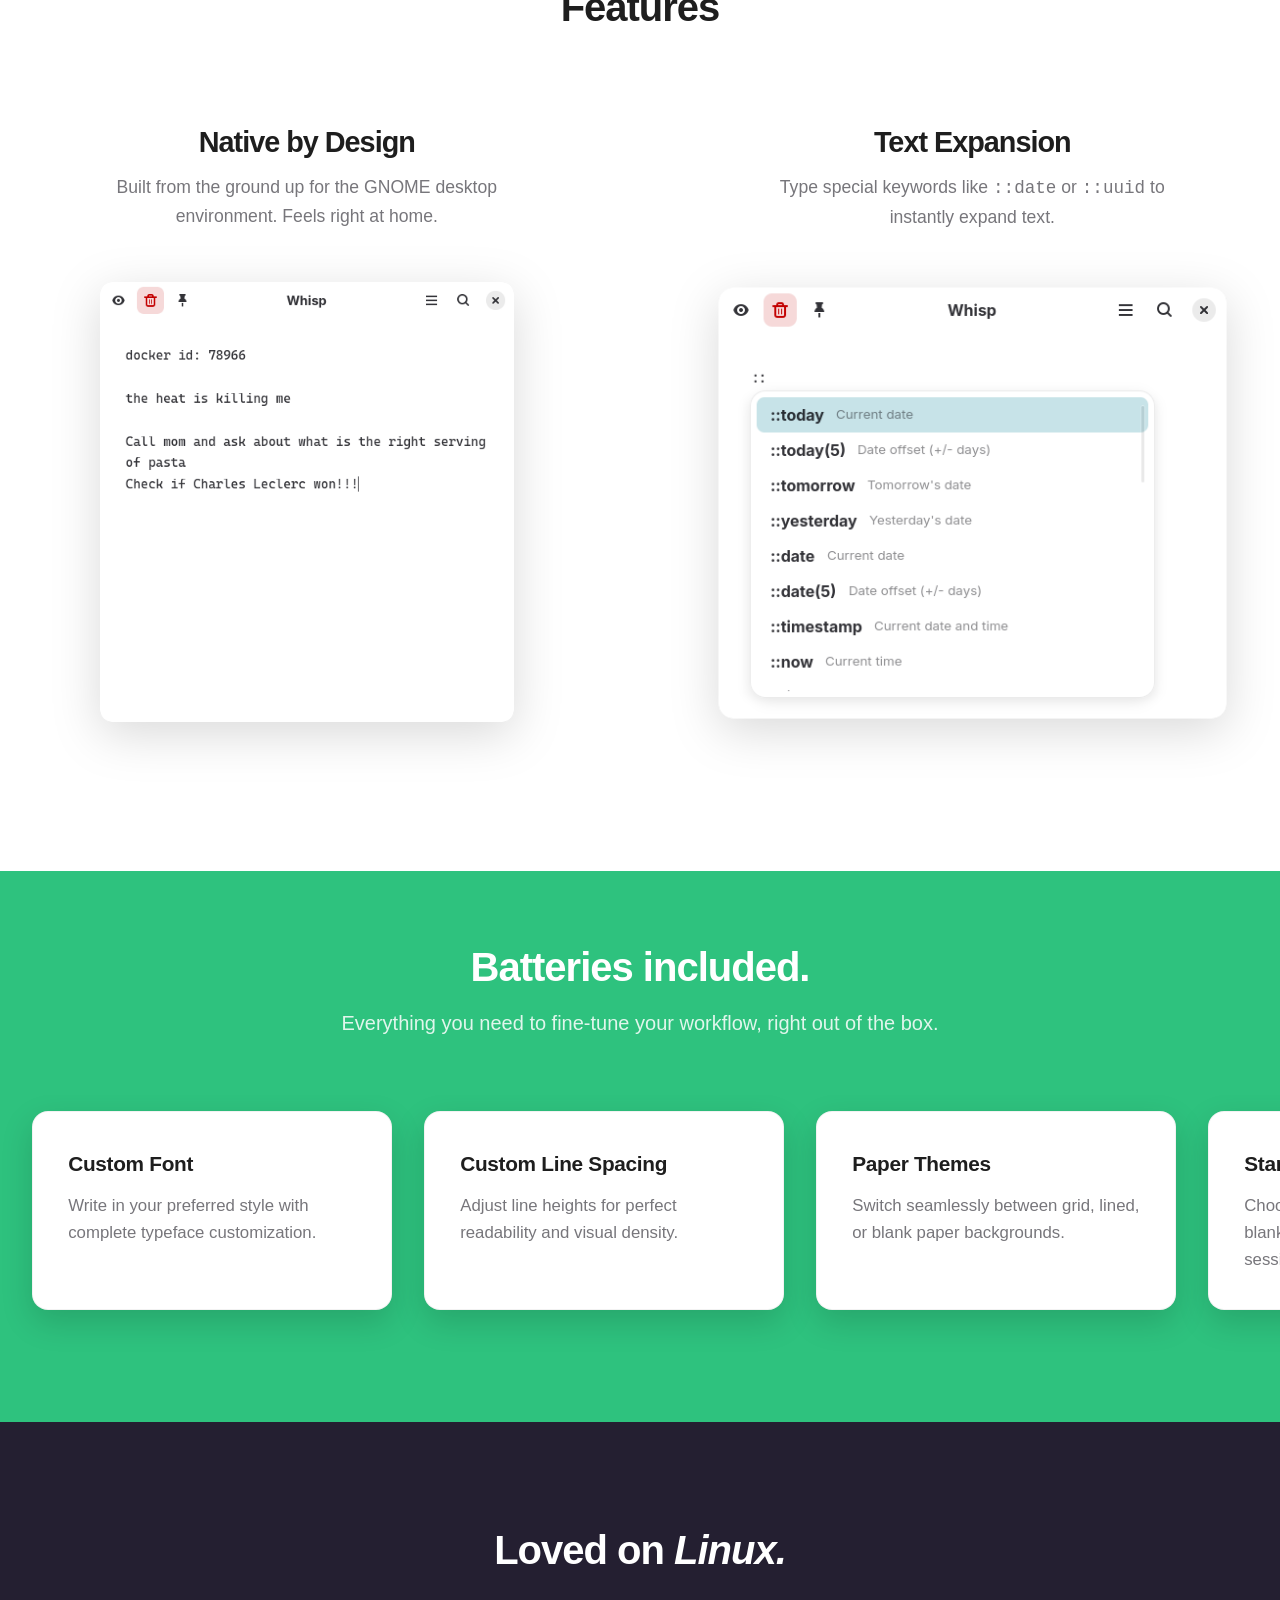
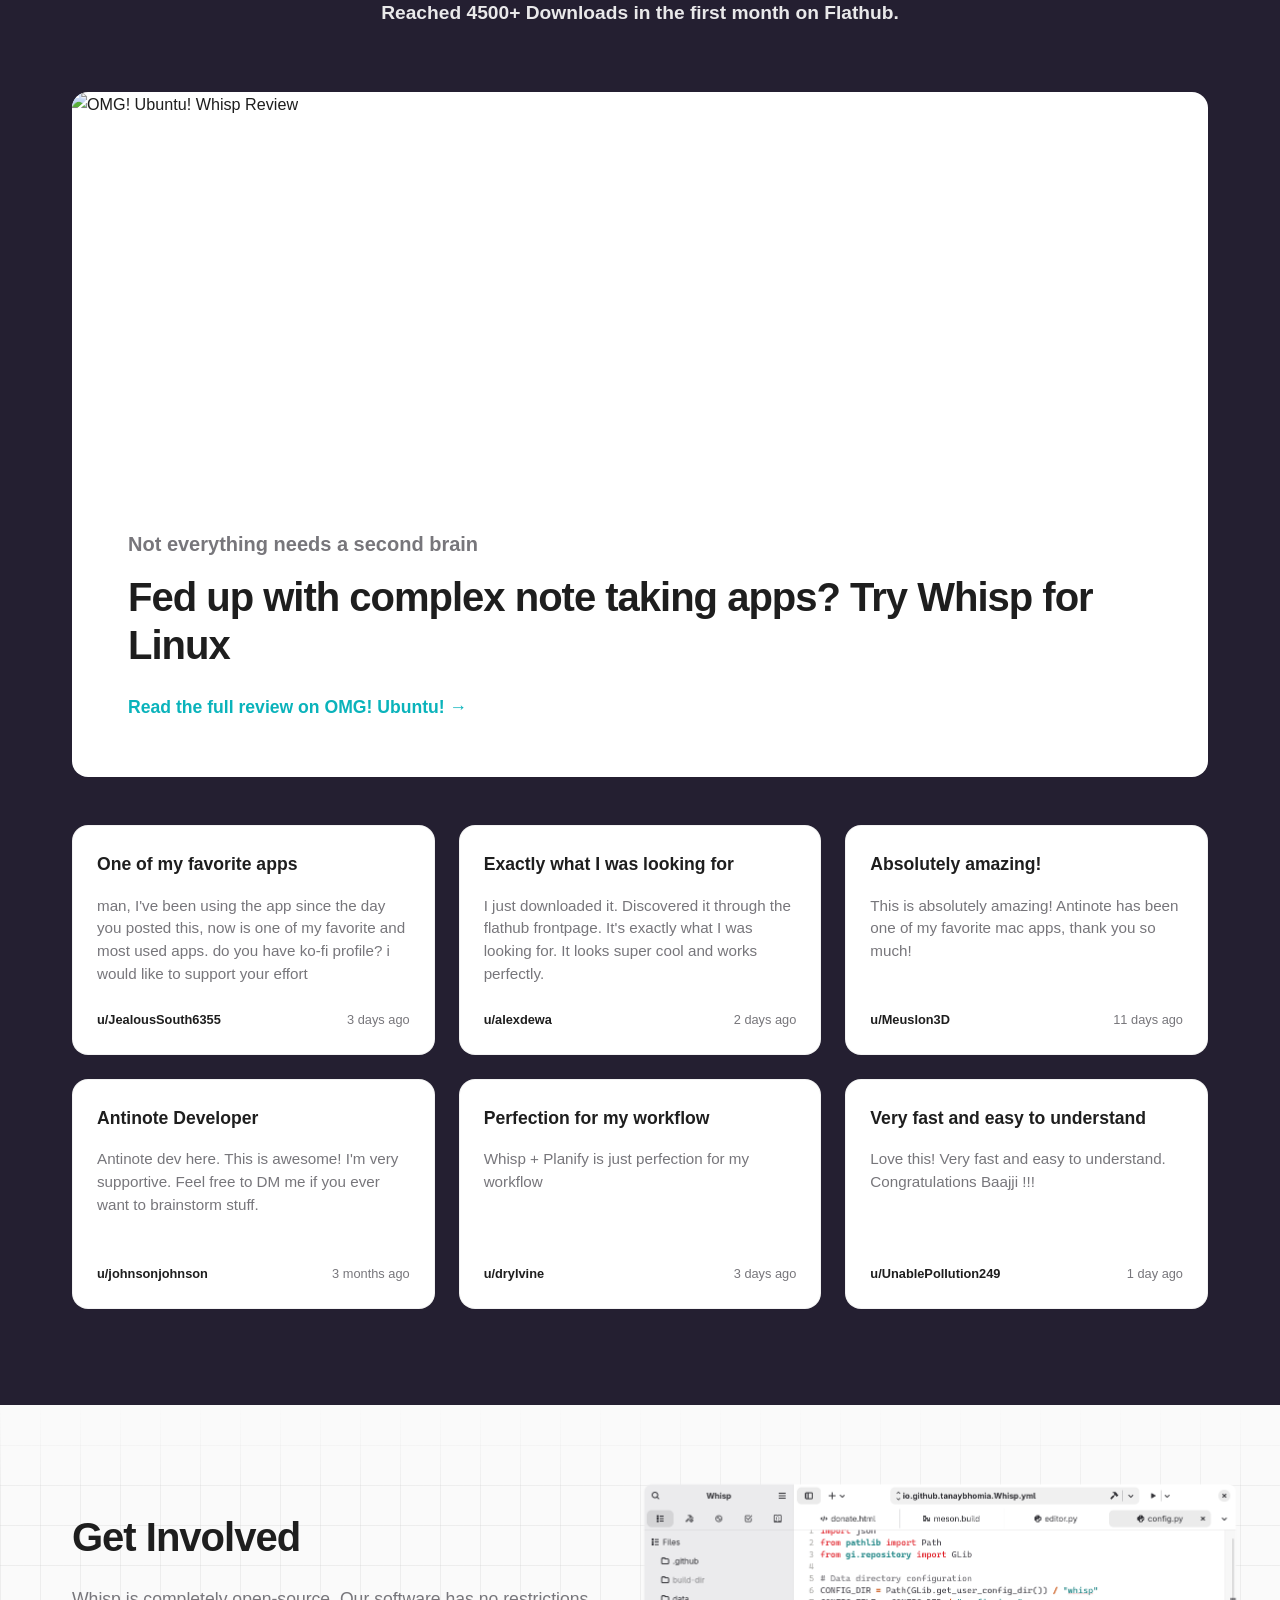
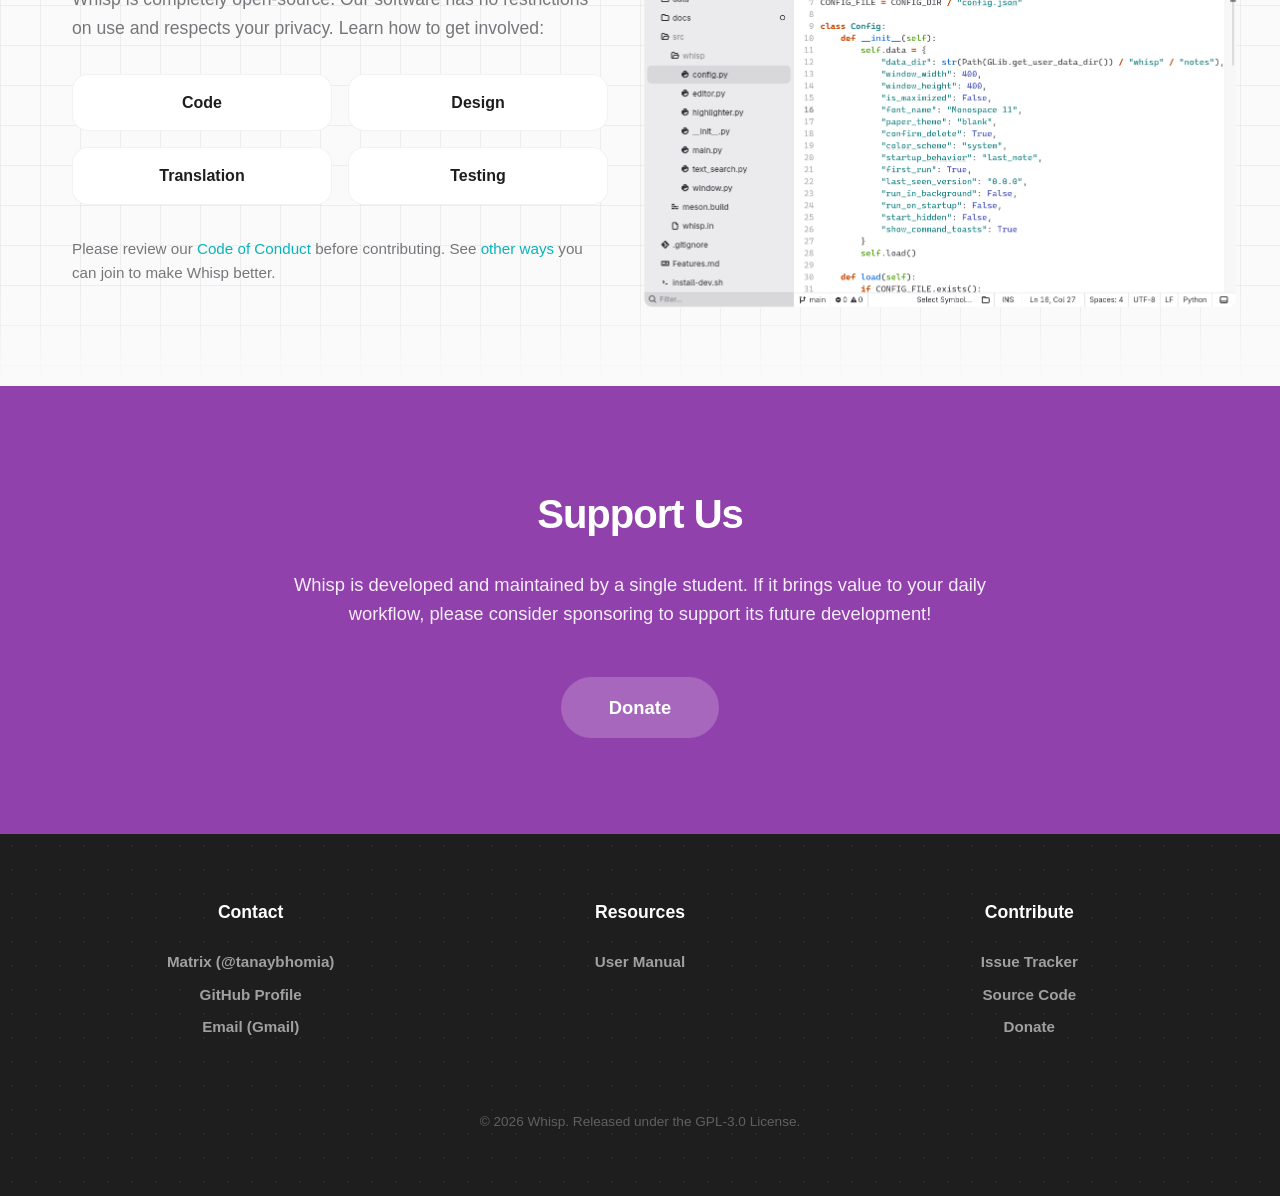
==== commit 5358c982: "Merge branch 'tanaybhomia:main' into main" ====
--- a/docs/index.html
+++ b/docs/index.html
@@ -8,8 +8,8 @@
     <link rel="preconnect" href="https://fonts.gstatic.com" crossorigin>
         <link rel="stylesheet" href="css/style.css">
     <link rel="icon" href="assets/icon.svg" type="image/svg+xml">
-    <link rel="shortcut icon" href="assets/icon.svg">
-    <link rel="icon" href="assets/icon.ico" type="image/x-icon">
+    <link rel="icon" href="assets/icon.png" type="image/png">
+    <link rel="apple-touch-icon" href="assets/icon.png">
     <link rel="shortcut icon" href="assets/icon.ico">
         <!-- SEO / Social -->
         <meta name="description" content="Whisp — a fast, gesture-driven scratchpad for GNOME. Fluid spatial navigation, WYSIWYG Markdown, and native paper themes. Download on Flathub.">
@@ -60,7 +60,7 @@
                 <!-- Left Column: Brand & Actions -->
                 <div class="hero-left-col">
                     <div class="hero-brand-side">
-                        <img src="assets/icon.svg" alt="Whisp App Icon" class="hero-app-icon-small">
+                        <img src="assets/app-icon.svg" alt="Whisp App Icon" class="hero-app-icon-small">
                         <div class="hero-titles-side">
                             <h1 class="hero-title-side">Whisp</h1>
                             <p class="hero-subtitle-side">The <span class="squiggly">anti-note</span> for GNOME</p>
